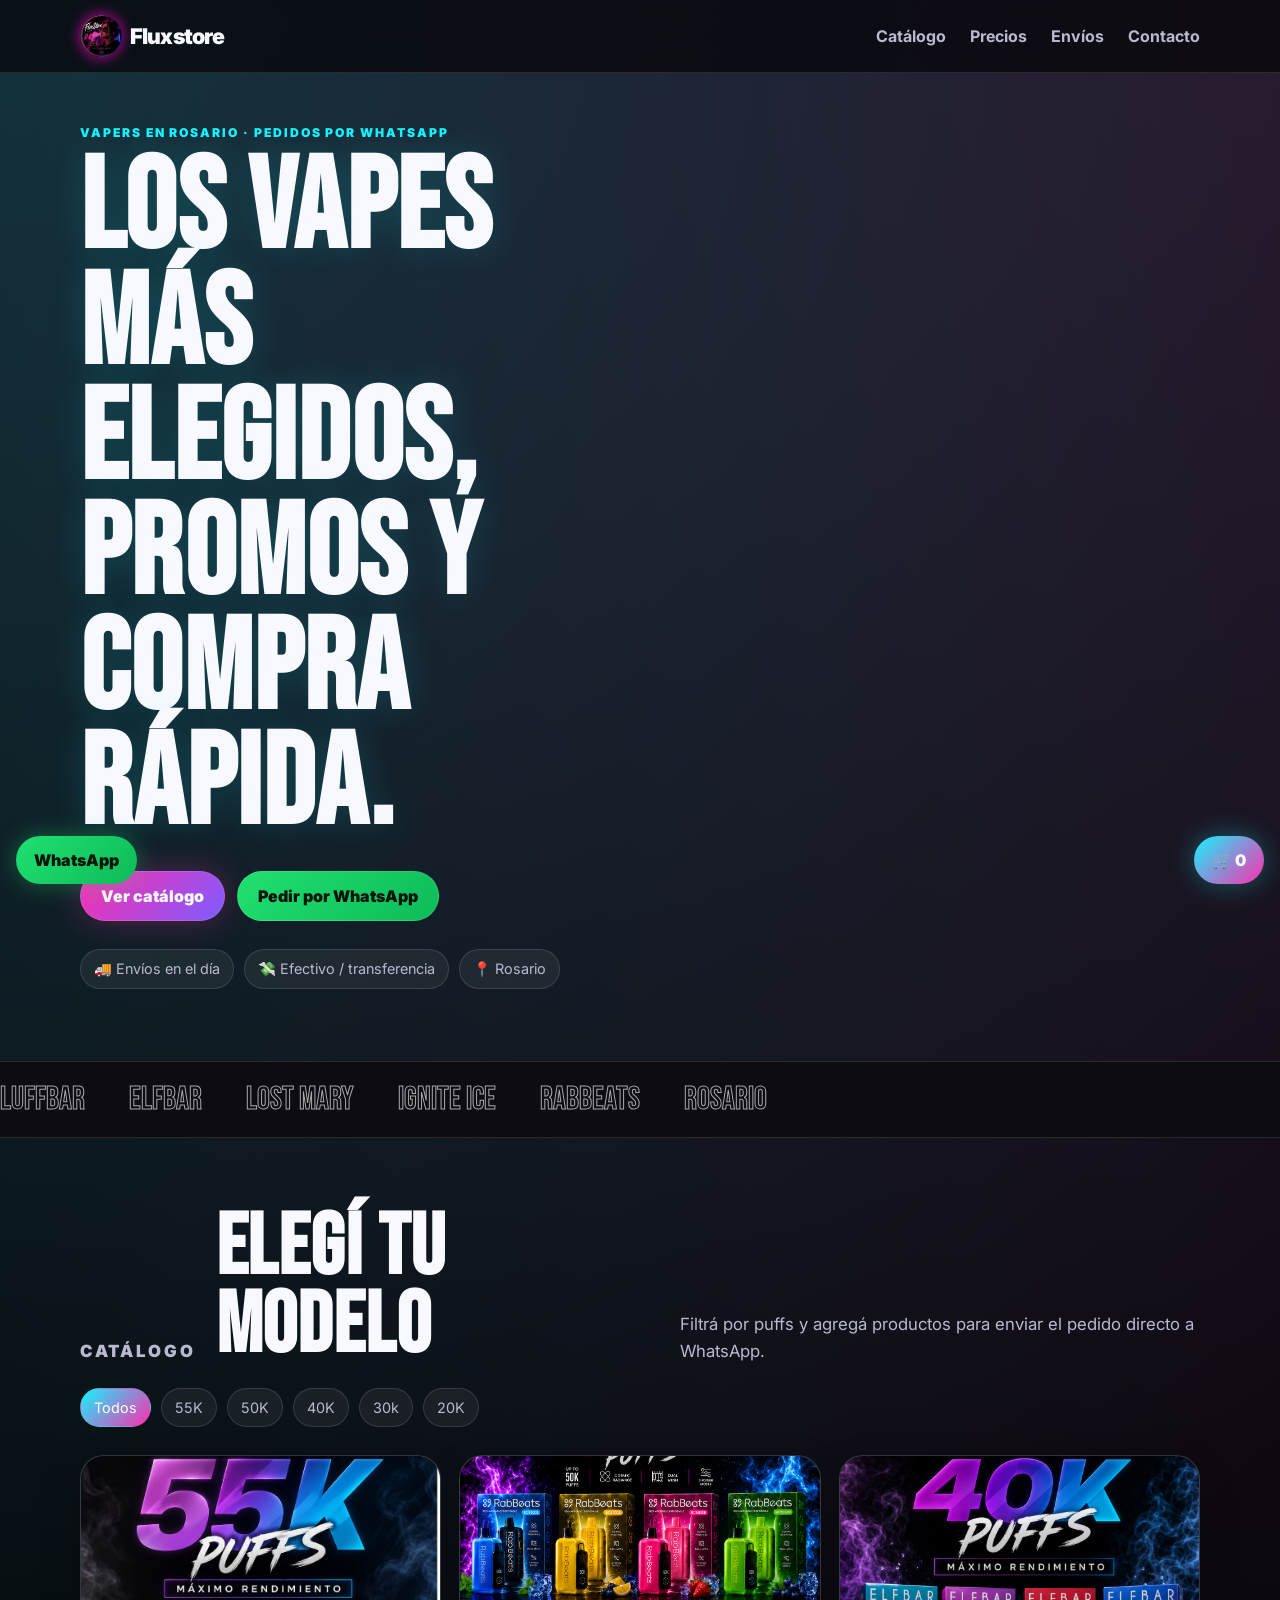
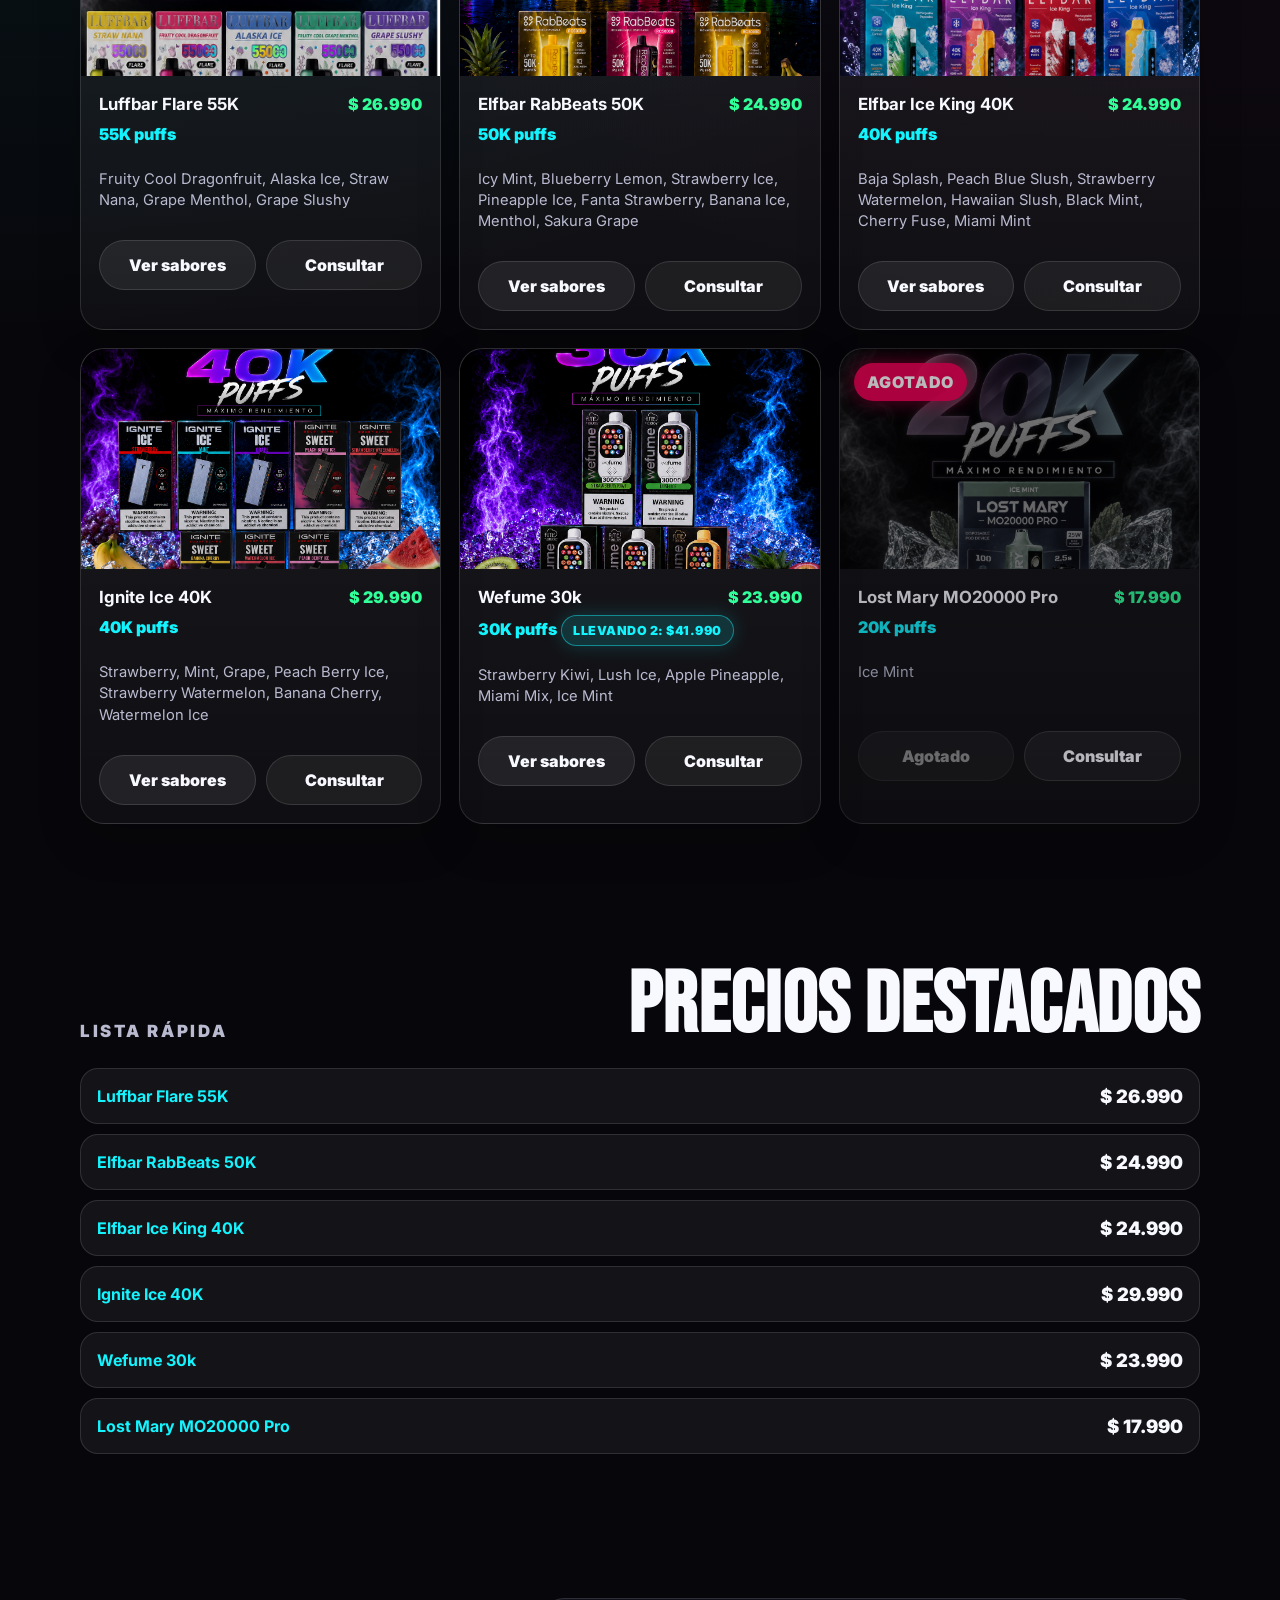
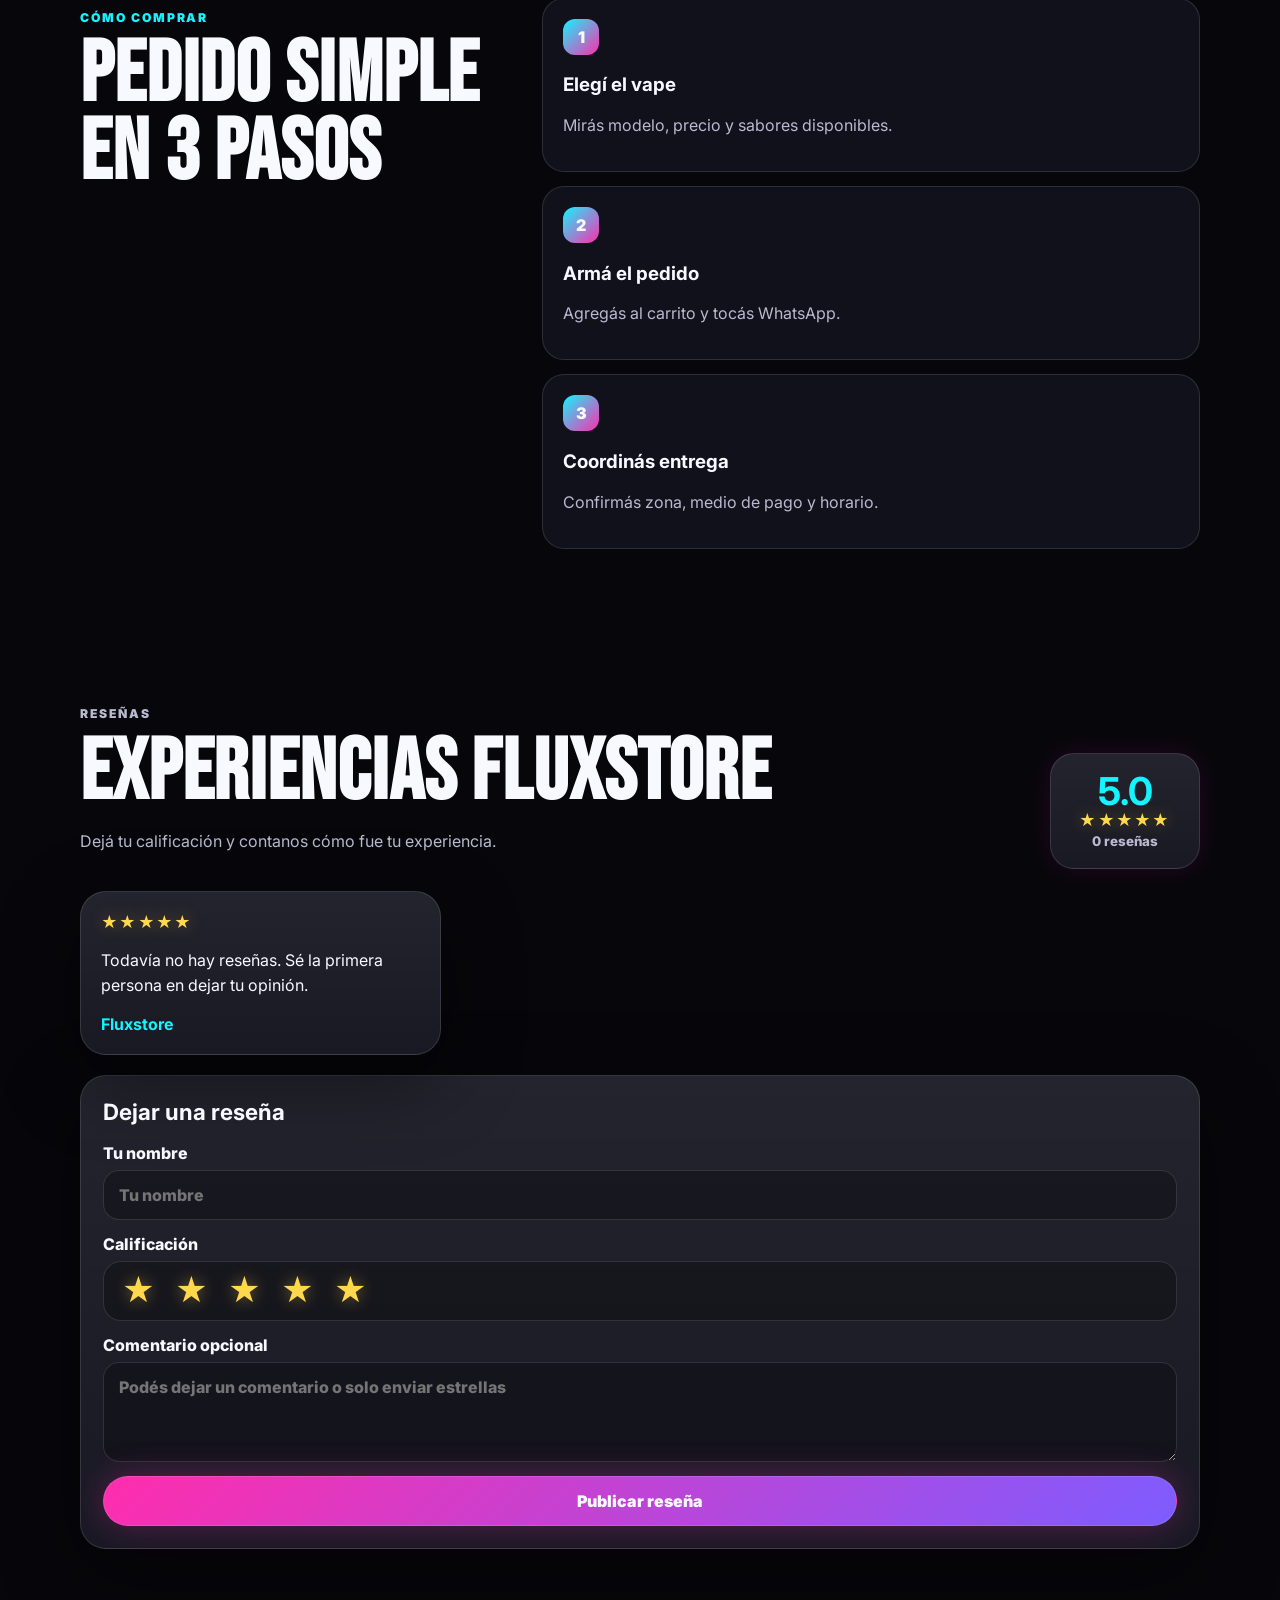
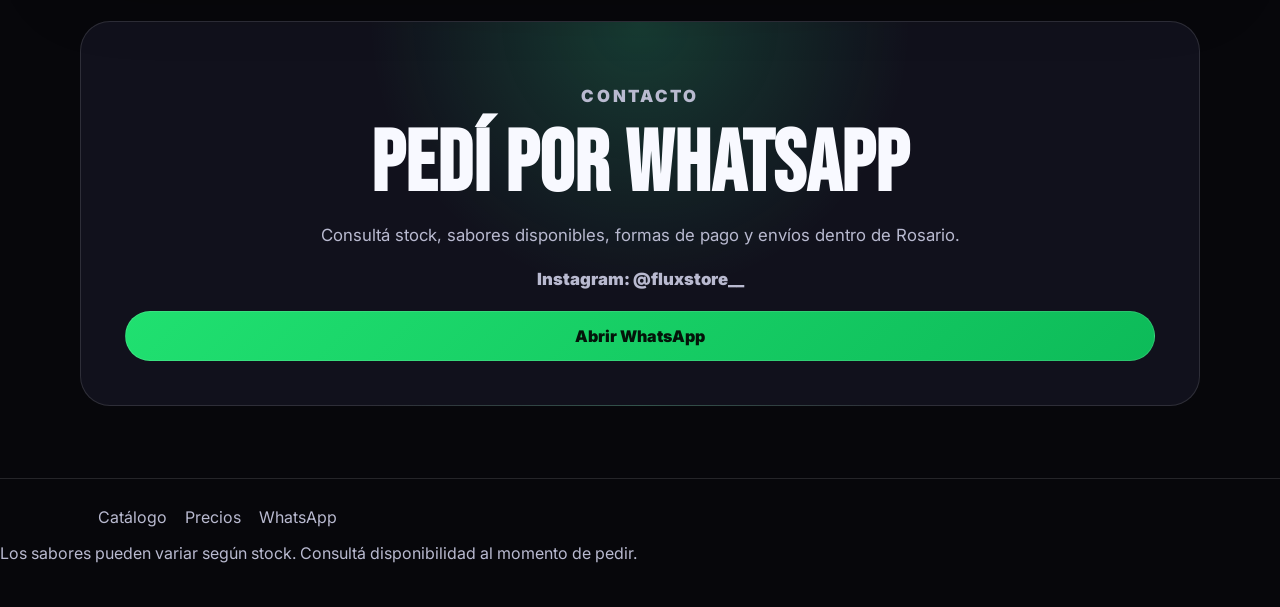
==== index.html @ a1e37e02 "Actualizacion interfaz productos" ====
<!doctype html>
<html lang="es">
<head>
  <meta charset="utf-8" />
  <meta name="viewport" content="width=device-width, initial-scale=1" />
  <meta name="description" content="Fluxstore Rosario - catálogo de vapers con pedidos por WhatsApp." />
  <title>Fluxstore | Vapers en Rosario</title>
  <link rel="preconnect" href="https://fonts.googleapis.com">
  <link rel="preconnect" href="https://fonts.gstatic.com" crossorigin>
  <link href="https://fonts.googleapis.com/css2?family=Bebas+Neue&family=Inter:wght@400;600;700;800;900&display=swap" rel="stylesheet">
  <link rel="icon" href="assets/fluxstore-logo-circle.png">
  <link rel="stylesheet" href="styles.css" />
</head>
<body>
  <!--<div class="age-gate" id="ageGate" role="dialog" aria-modal="true" aria-labelledby="ageTitle">
    <div class="age-card">
      <span class="badge">+18</span>
      <h1 id="ageTitle">Fluxstore es solo para mayores de edad</h1>
      <p>Este sitio exhibe productos de vapeo. Confirmá que sos mayor de 18 años para continuar.</p>
      <div class="age-actions">
        <button class="btn primary" id="enterSite">Soy mayor de 18</button>
        <a class="btn ghost" href="https://www.google.com">Salir</a>
      </div>
    </div>
  </div> -->

  <header class="site-header">
    <nav class="nav wrap">
      <a class="brand" href="#inicio" aria-label="Inicio Fluxstore">
        <img class="brand-logo" src="assets/fluxstore-logo-circle.png" alt="Fluxstore logo">
        <span>Fluxstore</span>
      </a>
      <button class="menu-btn" id="menuBtn" aria-label="Abrir menú">☰</button>
      <div class="nav-links" id="navLinks">
        <a href="#catalogo">Catálogo</a>
        <a href="#precios">Precios</a>
        <a href="#envios">Envíos</a>
        <a href="#contacto">Contacto</a>
      </div>
    </nav>
  </header>

  <main id="inicio">
    <section class="hero wrap">
      <div class="hero-copy">
        <p class="eyebrow">Vapers en Rosario · pedidos por WhatsApp</p>
        <h1>Los vapes más elegidos, promos y compra rápida.</h1>
        <div class="hero-actions">
          <a class="btn primary" href="#catalogo">Ver catálogo</a>
          <a class="btn whatsapp" id="heroWhatsapp" href="#">Pedir por WhatsApp</a>
        </div>
        <div class="trust-row" aria-label="Beneficios">
          <span>🚚 Envíos en el día</span>
          <span>💸 Efectivo / transferencia</span>
          <span>📍 Rosario</span>
        </div>
      </div>
      <div class="hero-visual">
        <img src="assets/luffbar-55k.jpeg" alt="Promoción Luffbar 55K Fluxstore" />
        <div class="float-price"><strong>55K</strong><span>$25.990</span></div>
      </div>
    </section>

    <section class="ticker" aria-label="Marcas disponibles">
      <div><span>LUFFBAR</span><span>ELFBAR</span><span>LOST MARY</span><span>IGNITE ICE</span><span>RABBEATS</span><span>ROSARIO</span></div>
    </section>

    <section class="wrap section" id="catalogo">
      <div class="section-head">
        <p class="eyebrow">Catálogo</p>
        <h2>Elegí tu modelo</h2>
        <p>Filtrá por puffs y agregá productos para enviar el pedido directo a WhatsApp.</p>
      </div>

      <div class="filters" role="list" aria-label="Filtros de catálogo">
        <button class="chip active" data-filter="all">Todos</button>
        <button class="chip" data-filter="55k">55K</button>
        <button class="chip" data-filter="50k">50K</button>
        <button class="chip" data-filter="40k">40K</button>
        <button class="chip" data-filter="30k">30k</button>
        <button class="chip" data-filter="20k">20K</button>
      </div>

      <div class="product-grid" id="productGrid"></div>
    </section>

   

    <section class="wrap section" id="precios">
      <div class="section-head">
        <p class="eyebrow">Lista rápida</p>
        <h2>Precios destacados</h2>
      </div>
      <div class="price-table" id="priceTable"></div>
    </section>

    <section class="wrap section split" id="envios">
      <div>
        <p class="eyebrow">Cómo comprar</p>
        <h2>Pedido simple en 3 pasos</h2>
      </div>
      <div class="steps">
        <article><span>1</span><h3>Elegí el vape</h3><p>Mirás modelo, precio y sabores disponibles.</p></article>
        <article><span>2</span><h3>Armá el pedido</h3><p>Agregás al carrito y tocás WhatsApp.</p></article>
        <article><span>3</span><h3>Coordinás entrega</h3><p>Confirmás zona, medio de pago y horario.</p></article>
      </div>
    </section>

    <section class="wrap section reviews-section" id="resenas">
  <div class="reviews-head">
    <div>
      <p class="eyebrow">Reseñas</p>
      <h2>Experiencias Fluxstore</h2>
      <p>Dejá tu calificación y contanos cómo fue tu experiencia.</p>
    </div>

    <div class="rating-summary">
      <strong id="averageRating">5.0</strong>
      <span id="averageStars">★★★★★</span>
      <small id="reviewCount">0 reseñas</small>
    </div>
  </div>

  <div class="reviews-grid" id="reviewsGrid">
    <article class="review-card">
      <div class="review-stars">★★★★★</div>
      <p>Cargando reseñas...</p>
      <strong>Fluxstore</strong>
    </article>
  </div>

  <form class="review-form" id="reviewForm">
    <h3>Dejar una reseña</h3>

    <label>
  Tu nombre
  <input type="text" id="reviewName" placeholder="Tu nombre">
</label>

<label>
  Calificación
  <div class="star-picker" id="starPicker" aria-label="Elegir calificación">
    <button type="button" class="star-btn active" data-rating="1">★</button>
    <button type="button" class="star-btn active" data-rating="2">★</button>
    <button type="button" class="star-btn active" data-rating="3">★</button>
    <button type="button" class="star-btn active" data-rating="4">★</button>
    <button type="button" class="star-btn active" data-rating="5">★</button>
  </div>
  <input type="hidden" id="reviewRating" value="5">
</label>

<label>
  Comentario opcional
  <textarea id="reviewComment" placeholder="Podés dejar un comentario o solo enviar estrellas"></textarea>
</label>
    <button class="btn primary full" type="submit">Publicar reseña</button>
  </form>
  </section>

    <section class="wrap section contact-card" id="contacto">
      <p class="eyebrow">Contacto</p>
      <h2>Pedí por WhatsApp</h2>
      <p>Consultá stock, sabores disponibles, formas de pago y envíos dentro de Rosario.</p>
      <p class="social-text">Instagram: @fluxstore__</p>
      <a class="btn whatsapp big" id="contactWhatsapp" href="#">Abrir WhatsApp</a>
    </section>
  </main>

  <aside class="cart" id="cart" aria-label="Carrito">
    <button class="cart-toggle" id="cartToggle">🛒 <span id="cartCount">0</span></button>
    <div class="cart-panel" id="cartPanel">
      <div class="cart-head">
        <h2>Tu pedido</h2>
        <button id="clearCart">Vaciar</button>
      </div>
      <div id="cartItems" class="cart-items"></div>
      <div class="cart-total"><span>Total estimado</span><strong id="cartTotal">$0</strong></div>
      <a class="btn whatsapp full" id="sendOrder" href="#">Enviar pedido</a>
    </div>
  </aside>
  <section class="order-modal" id="orderModal">
  <div class="order-box">
    <button class="order-close" id="closeOrderForm" type="button">×</button>

    <p class="eyebrow">Finalizar pedido</p>
    <h2>Datos para coordinar</h2>
    <p class="order-help">Completá tus datos y te abrimos WhatsApp con el pedido listo.</p>

    <form id="orderForm" class="order-form">
      <label>
        Nombre
        <input type="text" id="customerName" placeholder="Ej: Camila" required>
      </label>

      <label>
        WhatsApp
        <input type="tel" id="customerWhatsapp" placeholder="Ej: 3415907913" required>
      </label>

      <label>
        Dirección o barrio
        <input type="text" id="customerAddress" placeholder="Ej: Centro / Pellegrini y Mitre" required>
      </label>

      <label>
        Forma de pago
        <select id="customerPayment" required>
          <option value="">Elegir opción</option>
          <option value="Efectivo">Efectivo</option>
          <option value="Transferencia">Transferencia</option>
        </select>
        
        
      </label>

      <label>
        Horario preferido
        <input type="text" id="customerTime" placeholder="Ej: Después de las 18 hs">
      </label>

      <label>
        Observaciones
        <textarea id="customerNotes" placeholder="Ej: Consultar sabores disponibles"></textarea>
      </label>

      <button class="btn whatsapp full" type="submit">Confirmar pedido</button>
    </form>
  </div>
</section>
<section class="success-modal" id="successModal">
  <div class="success-box">
    <span class="success-icon">✓</span>
    <p class="eyebrow">Pedido registrado</p>
    <h2>¡Gracias por tu pedido!</h2>
    <p>Te abrimos WhatsApp para confirmar disponibilidad, sabores y envío.</p>
    <button class="btn primary full" id="closeSuccess" type="button">Entendido</button>
  </div>
</section>
  <section class="flavors-modal" id="flavorsModal">
  <div class="flavors-modal-box">
    <button class="flavors-modal-close" id="closeFlavorsModal" type="button">×</button>
    <div id="flavorsDetail"></div>
  </div>
  </section>

  <footer class="footer">
    <div class="wrap footer-grid">
      
      <div><a href="#catalogo">Catálogo</a><a href="#precios">Precios</a><a href="#contacto">WhatsApp</a></div>
    </div>
    <p>Los sabores pueden variar según stock. Consultá disponibilidad al momento de pedir.</p>
  </footer>

  <script src="script.js"></script>

  <a class="floating-whatsapp" href="https://wa.me/5493415907913" target="_blank" aria-label="WhatsApp Fluxstore">
  WhatsApp
</a>
</body>
</html>
---- styles.css ----
:root{
  --bg:#07070b; --panel:#11111c; --panel2:#181827; --text:#f8f9ff; --muted:#b9bad0;
  --cyan:#14f4ff; --pink:#ff2dad; --green:#31ff9a; --yellow:#ffe45c; --border:rgba(255,255,255,.12);
  --shadow:0 24px 80px rgba(0,0,0,.45); --radius:26px;
}
*{box-sizing:border-box} html{scroll-behavior:smooth} body{margin:0;font-family:Inter,system-ui,sans-serif;background:radial-gradient(circle at top left,rgba(20,244,255,.18),transparent 35%),radial-gradient(circle at top right,rgba(255,45,173,.14),transparent 35%),var(--bg);color:var(--text)}
a{color:inherit;text-decoration:none} img{max-width:100%;display:block} button{font:inherit;color:inherit}.wrap{width:min(1120px,calc(100% - 32px));margin-inline:auto}.section{padding:72px 0}.site-header{position:sticky;top:0;z-index:20;background:rgba(7,7,11,.76);backdrop-filter:blur(16px);border-bottom:1px solid var(--border)}.nav{height:72px;display:flex;align-items:center;justify-content:space-between}.brand{font-weight:900;font-size:1.35rem;letter-spacing:-.04em;display:flex;align-items:center;gap:.5rem}.brand-mark{display:grid;place-items:center;width:34px;height:34px;border-radius:12px;background:linear-gradient(135deg,var(--cyan),var(--pink));box-shadow:0 0 22px rgba(20,244,255,.45)}.nav-links{display:flex;gap:24px;color:var(--muted);font-weight:700}.nav-links a:hover{color:var(--cyan)}.menu-btn{display:none;background:transparent;border:0;font-size:1.7rem}.hero{min-height:calc(100svh - 72px);display:grid;grid-template-columns:1.02fr .98fr;align-items:center;gap:36px;padding:40px 0 72px}.eyebrow{text-transform:uppercase;letter-spacing:.16em;color:var(--cyan);font-size:.76rem;font-weight:900}.hero h1,.section h2{font-family:"Bebas Neue",Inter,sans-serif;line-height:.9;margin:0;letter-spacing:.01em}.hero h1{font-size:clamp(4rem,10vw,8.8rem);text-shadow:0 0 34px rgba(20,244,255,.16)}.section h2{font-size:clamp(2.7rem,7vw,5.4rem)}.hero-text,.section-head p,.promo p,.contact-card p{color:var(--muted);font-size:1.05rem;line-height:1.65}.hero-actions{display:flex;gap:12px;flex-wrap:wrap;margin:28px 0}.btn{border:1px solid var(--border);border-radius:999px;padding:14px 20px;font-weight:900;display:inline-flex;justify-content:center;align-items:center;gap:8px;cursor:pointer}.btn.primary{background:linear-gradient(135deg,var(--pink),#7d5cff);box-shadow:0 0 32px rgba(255,45,173,.28)}.btn.whatsapp{background:linear-gradient(135deg,#20e070,#0dbb59);color:#04140a}.btn.ghost{background:rgba(255,255,255,.06)}.btn.full,.btn.big{width:100%}.trust-row{display:flex;gap:10px;flex-wrap:wrap}.trust-row span,.chip{border:1px solid var(--border);background:rgba(255,255,255,.06);border-radius:999px;padding:10px 13px;color:var(--muted);font-size:.9rem}.hero-visual{position:relative;border-radius:var(--radius);padding:10px;background:linear-gradient(135deg,rgba(20,244,255,.45),rgba(255,45,173,.35));box-shadow:var(--shadow)}.hero-visual img{border-radius:20px;aspect-ratio:4/3;object-fit:cover}.float-price{position:absolute;right:18px;bottom:18px;background:rgba(0,0,0,.72);border:1px solid rgba(255,255,255,.2);border-radius:20px;padding:14px 18px;backdrop-filter:blur(10px)}.float-price strong{font-family:"Bebas Neue";font-size:2.5rem;color:var(--yellow);display:block;line-height:.8}.float-price span{font-weight:900;font-size:1.4rem}.ticker{overflow:hidden;border-block:1px solid var(--border);background:#0c0c12}.ticker div{display:flex;gap:44px;white-space:nowrap;animation:slide 18s linear infinite;padding:18px 0}.ticker span{font-family:"Bebas Neue";font-size:2rem;color:transparent;-webkit-text-stroke:1px rgba(255,255,255,.65)}@keyframes slide{from{transform:translateX(0)}to{transform:translateX(-40%)}}.section-head{display:flex;justify-content:space-between;align-items:end;gap:20px;margin-bottom:22px}.section-head p{max-width:520px;margin:0}.filters{display:flex;gap:10px;overflow:auto;padding-bottom:10px;margin-bottom:18px}.chip{cursor:pointer;white-space:nowrap}.chip.active{background:linear-gradient(135deg,var(--cyan),var(--pink));color:white;border-color:transparent}.product-grid{display:grid;grid-template-columns:repeat(3,1fr);gap:18px}.product-card{background:linear-gradient(180deg,rgba(255,255,255,.08),rgba(255,255,255,.035));border:1px solid var(--border);border-radius:24px;overflow:hidden;box-shadow:0 18px 44px rgba(0,0,0,.2)}.product-card img{height:220px;width:100%;object-fit:cover}.product-body{padding:18px}.product-top{display:flex;justify-content:space-between;gap:12px;align-items:start}.product-title{margin:0;font-size:1.05rem}.product-price{font-weight:900;color:var(--green)}.puffs{display:inline-block;margin:10px 0;color:var(--cyan);font-weight:900}.flavors{color:var(--muted);font-size:.92rem;line-height:1.45;min-height:40px}.product-card .btn{width:100%;margin-top:14px;background:rgba(255,255,255,.08)}.promo{background:linear-gradient(135deg,rgba(20,244,255,.09),rgba(255,45,173,.08));border-block:1px solid var(--border)}.promo-grid{display:grid;grid-template-columns:1fr .75fr;gap:28px;align-items:center}.promo img{border-radius:24px;box-shadow:var(--shadow);max-height:520px;object-fit:cover;margin-inline:auto}.price-table{display:grid;gap:10px}.price-row{display:grid;grid-template-columns:1fr auto;gap:16px;align-items:center;border:1px solid var(--border);background:rgba(255,255,255,.055);padding:16px;border-radius:18px}.price-row strong{color:var(--cyan)}.price-row span{font-weight:900;font-size:1.15rem}.split{display:grid;grid-template-columns:.8fr 1.2fr;gap:24px}.steps{display:grid;gap:14px}.steps article{border:1px solid var(--border);background:var(--panel);border-radius:22px;padding:20px}.steps span{display:grid;place-items:center;width:36px;height:36px;border-radius:12px;background:linear-gradient(135deg,var(--cyan),var(--pink));font-weight:900}.steps p{color:var(--muted)}.contact-card{text-align:center;background:radial-gradient(circle at top,rgba(49,255,154,.18),transparent 40%),var(--panel);border:1px solid var(--border);border-radius:30px;padding:44px;margin-bottom:72px}.contact-card code{background:#000;border:1px solid var(--border);padding:2px 6px;border-radius:6px}.legal{font-size:.82rem!important;margin-top:22px}.cart{position:fixed;right:16px;bottom:16px;z-index:30}.cart-toggle{border:0;border-radius:999px;background:linear-gradient(135deg,var(--cyan),var(--pink));box-shadow:0 0 28px rgba(20,244,255,.32);font-weight:900;padding:14px 18px}.cart-panel{display:none;position:absolute;right:0;bottom:62px;width:min(360px,calc(100vw - 32px));background:rgba(17,17,28,.95);border:1px solid var(--border);border-radius:24px;padding:18px;box-shadow:var(--shadow);backdrop-filter:blur(16px)}.cart.open .cart-panel{display:block}.cart-head{display:flex;justify-content:space-between;align-items:center}.cart-head button{background:transparent;border:0;color:var(--pink);font-weight:900}.cart-items{display:grid;gap:10px;max-height:260px;overflow:auto;margin:12px 0}.cart-item{display:grid;grid-template-columns:1fr auto;gap:8px;border-bottom:1px solid var(--border);padding-bottom:10px}.cart-item small{color:var(--muted)}.cart-total{display:flex;justify-content:space-between;margin:16px 0;font-size:1.1rem}.footer{border-top:1px solid var(--border);padding:28px 0;color:var(--muted)}.footer-grid{display:flex;justify-content:space-between;gap:20px}.footer a{display:inline-flex;margin-left:18px}.age-gate{position:fixed;inset:0;z-index:99;display:grid;place-items:center;background:rgba(0,0,0,.85);backdrop-filter:blur(14px);padding:20px}.age-gate.hidden{display:none}.age-card{width:min(460px,100%);background:var(--panel);border:1px solid var(--border);border-radius:28px;padding:28px;text-align:center;box-shadow:var(--shadow)}.age-card h1{font-size:2rem;margin:.4rem 0}.badge{display:inline-grid;place-items:center;width:64px;height:64px;border-radius:20px;background:linear-gradient(135deg,var(--pink),var(--cyan));font-weight:900;font-size:1.4rem}.age-actions{display:grid;gap:10px;margin-top:22px}
@media (max-width:820px){.nav-links{display:none;position:absolute;right:16px;top:72px;flex-direction:column;background:var(--panel);border:1px solid var(--border);border-radius:18px;padding:18px;box-shadow:var(--shadow)}.nav-links.open{display:flex}.menu-btn{display:block}.hero,.promo-grid,.split{grid-template-columns:1fr}.hero{padding-top:24px;min-height:auto}.hero-visual{order:-1}.hero h1{font-size:clamp(3.5rem,18vw,6rem)}.section{padding:54px 0}.section-head{display:block}.product-grid{grid-template-columns:1fr}.product-card{display:grid;grid-template-columns:110px 1fr}.product-card img{height:100%;min-height:168px}.product-body{padding:14px}.flavors{min-height:0}.footer-grid{display:block}.footer a{margin:8px 14px 0 0}.contact-card{padding:28px 18px}.ticker span{font-size:1.6rem}}

.brand-logo {
  width: 42px;
  height: 42px;
  border-radius: 50%;
  object-fit: cover;
  box-shadow: 0 0 14px rgba(255, 0, 200, 0.8);
}

.floating-whatsapp {
  position: fixed;
  left: 16px;
  bottom: 16px;
  z-index: 29;
  background: linear-gradient(135deg, #20e070, #0dbb59);
  color: #04140a;
  font-weight: 900;
  padding: 14px 18px;
  border-radius: 999px;
  box-shadow: 0 0 24px rgba(32, 224, 112, 0.35);
}

.social-text {
  color: var(--pink);
  font-weight: 900;
}

.order-modal {
  position: fixed;
  inset: 0;
  z-index: 80;
  display: none;
  place-items: center;
  background: rgba(0, 0, 0, 0.78);
  backdrop-filter: blur(14px);
  padding: 18px;
}

.order-modal.open {
  display: grid;
}

.order-box {
  width: min(520px, 100%);
  max-height: 92vh;
  overflow: auto;
  background: linear-gradient(180deg, rgba(255,255,255,.08), rgba(255,255,255,.035)), var(--panel);
  border: 1px solid var(--border);
  border-radius: 28px;
  padding: 24px;
  box-shadow: var(--shadow);
  position: relative;
}

.order-box h2 {
  font-family: "Bebas Neue", Inter, sans-serif;
  font-size: 3rem;
  line-height: .9;
  margin: 0;
}

.order-help {
  color: var(--muted);
  line-height: 1.5;
}

.order-close {
  position: absolute;
  top: 14px;
  right: 14px;
  width: 38px;
  height: 38px;
  border: 1px solid var(--border);
  border-radius: 50%;
  background: rgba(255,255,255,.08);
  cursor: pointer;
  font-size: 1.4rem;
}

.order-form {
  display: grid;
  gap: 14px;
  margin-top: 18px;
}

.order-form label {
  display: grid;
  gap: 7px;
  color: var(--text);
  font-weight: 800;
  font-size: .92rem;
}

.order-form input,
.order-form select,
.order-form textarea {
  width: 100%;
  border: 1px solid var(--border);
  background: rgba(0,0,0,.28);
  color: var(--text);
  border-radius: 16px;
  padding: 14px 15px;
  outline: none;
  font: inherit;
}

.order-form textarea {
  min-height: 92px;
  resize: vertical;
}

.order-form input:focus,
.order-form select:focus,
.order-form textarea:focus {
  border-color: var(--cyan);
  box-shadow: 0 0 0 3px rgba(20,244,255,.12);
}

.admin-page {
  min-height: 100vh;
  background:
    radial-gradient(circle at 20% 10%, rgba(255, 0, 200, .20), transparent 32%),
    radial-gradient(circle at 80% 20%, rgba(20, 244, 255, .18), transparent 34%),
    linear-gradient(180deg, #07070d, #11111b);
}

.admin-wrap {
  width: min(1080px, calc(100% - 32px));
  margin: 0 auto;
  padding: 32px 0 56px;
}

.admin-hero {
  text-align: center;
  padding: 28px 0;
}

.admin-logo {
  width: 86px;
  height: 86px;
  border-radius: 50%;
  object-fit: cover;
  box-shadow: 0 0 28px rgba(255, 0, 200, .55);
  margin-bottom: 16px;
}

.admin-hero h1 {
  font-family: "Bebas Neue", Inter, sans-serif;
  font-size: clamp(3.5rem, 14vw, 7rem);
  line-height: .85;
  margin: 0;
  text-shadow: 0 0 24px rgba(255, 0, 200, .35);
}

.admin-hero p {
  color: var(--muted);
  max-width: 640px;
  margin: 14px auto 0;
  line-height: 1.6;
}

.admin-grid {
  display: grid;
  grid-template-columns: repeat(4, 1fr);
  gap: 18px;
  margin-top: 22px;
}

.admin-card,
.admin-section {
  background: linear-gradient(180deg, rgba(255,255,255,.08), rgba(255,255,255,.035)), var(--panel);
  border: 1px solid var(--border);
  border-radius: 26px;
  box-shadow: var(--shadow);
}

.admin-card {
  padding: 22px;
  color: var(--text);
  text-decoration: none;
  transition: transform .2s ease, border-color .2s ease;
}

.admin-card:hover {
  transform: translateY(-4px);
  border-color: rgba(20, 244, 255, .45);
}

.admin-card span {
  font-size: 2rem;
}

.admin-card h2,
.admin-section h2 {
  margin: 12px 0 8px;
  font-size: 1.35rem;
}

.admin-card p,
.admin-section p {
  color: var(--muted);
  line-height: 1.5;
}

.admin-section {
  margin-top: 18px;
  padding: 24px;
}

.promo-copy {
  padding: 16px;
  border-radius: 18px;
  background: rgba(0,0,0,.25);
  border: 1px solid var(--border);
}

.status-list {
  display: flex;
  flex-wrap: wrap;
  gap: 10px;
  margin-top: 14px;
}

.status-list span {
  padding: 10px 14px;
  border-radius: 999px;
  background: rgba(255,255,255,.08);
  border: 1px solid var(--border);
  font-weight: 800;
}

@media (max-width: 850px) {
  .admin-grid {
    grid-template-columns: 1fr 1fr;
  }
}

@media (max-width: 560px) {
  .admin-wrap {
    width: min(100% - 24px, 1080px);
    padding-top: 20px;
  }

  .admin-grid {
    grid-template-columns: 1fr;
  }

  .admin-card,
  .admin-section {
    border-radius: 22px;
  }
}

.product-actions {
  display: flex;
  gap: 10px;
  margin-top: 14px;
}

.product-actions .btn {
  flex: 1;
  justify-content: center;
  text-align: center;
  padding-inline: 12px;
}

.product-actions .ghost {
  background: rgba(255,255,255,.06);
  color: var(--text);
  border: 1px solid var(--border);
  box-shadow: none;
}

.product-actions .ghost:hover {
  border-color: rgba(20, 244, 255, .45);
  box-shadow: 0 0 18px rgba(20, 244, 255, .18);
}

@media (max-width: 420px) {
  .product-actions {
    flex-direction: column;
  }
}

.success-modal {
  position: fixed;
  inset: 0;
  z-index: 90;
  display: none;
  place-items: center;
  background: rgba(0, 0, 0, 0.78);
  backdrop-filter: blur(14px);
  padding: 18px;
}

.success-modal.open {
  display: grid;
}

.success-box {
  width: min(440px, 100%);
  background: linear-gradient(180deg, rgba(255,255,255,.09), rgba(255,255,255,.035)), var(--panel);
  border: 1px solid var(--border);
  border-radius: 28px;
  padding: 28px;
  text-align: center;
  box-shadow: var(--shadow);
}

.success-icon {
  width: 68px;
  height: 68px;
  display: inline-grid;
  place-items: center;
  border-radius: 50%;
  margin-bottom: 16px;
  background: rgba(20, 244, 255, .12);
  border: 1px solid rgba(20, 244, 255, .35);
  color: var(--cyan);
  font-size: 2.2rem;
  font-weight: 900;
  box-shadow: 0 0 26px rgba(20, 244, 255, .22);
}

.success-box h2 {
  font-family: "Bebas Neue", Inter, sans-serif;
  font-size: 3rem;
  line-height: .9;
  margin: 0;
}

.success-box p {
  color: var(--muted);
  line-height: 1.5;
}

.hero-visual,
.hero-card,
.phone-card,
.hero-image {
  display: none !important;
}

.product-image-wrap {
  position: relative;
}

.product-image-wrap img {
  width: 100%;
  display: block;
}

.sold-out {
  opacity: 0.72;
}

.sold-out img {
  filter: grayscale(0.85) brightness(0.65);
}

.sold-out-badge {
  position: absolute;
  top: 14px;
  left: 14px;
  z-index: 2;
  padding: 9px 13px;
  border-radius: 999px;
  background: rgba(255, 0, 90, 0.92);
  color: white;
  font-weight: 900;
  text-transform: uppercase;
  letter-spacing: 0.05em;
  box-shadow: 0 0 20px rgba(255, 0, 90, 0.55);
}

.btn.disabled,
.btn:disabled {
  opacity: 0.55;
  cursor: not-allowed;
  filter: grayscale(1);
}

@media (max-width: 700px) {
  .product-card {
    display: grid;
    grid-template-columns: 1fr;
    overflow: hidden;
  }

  .product-card img {
    width: 100%;
    height: auto;
    max-height: none;
    aspect-ratio: auto;
    object-fit: contain;
    object-position: center;
    background: #05050a;
    padding: 10px;
  }

  .product-body {
    padding: 20px;
  }

  .product-top {
    align-items: flex-start;
    gap: 10px;
  }

  .product-actions {
    display: grid;
    grid-template-columns: 1fr;
  }
}

.old-price {
  display: block;
  color: var(--muted);
  text-decoration: line-through;
  font-size: 0.82rem;
  font-weight: 800;
  opacity: 0.75;
}

.discount-badge {
  display: inline-flex;
  width: fit-content;
  margin: 8px 0 4px;
  padding: 7px 11px;
  border-radius: 999px;
  background: rgba(255, 0, 200, 0.14);
  border: 1px solid rgba(255, 0, 200, 0.45);
  color: var(--pink);
  font-size: 0.78rem;
  font-weight: 900;
  text-transform: uppercase;
  letter-spacing: 0.04em;
  box-shadow: 0 0 18px rgba(255, 0, 200, 0.18);
}

.promo-badge {
  display: inline-flex;
  width: fit-content;
  margin: 8px 0 4px;
  padding: 7px 11px;
  border-radius: 999px;
  background: rgba(20, 244, 255, 0.14);
  border: 1px solid rgba(20, 244, 255, 0.45);
  color: var(--cyan);
  font-size: 0.78rem;
  font-weight: 900;
  text-transform: uppercase;
  letter-spacing: 0.04em;
  box-shadow: 0 0 18px rgba(20, 244, 255, 0.18);
}

.reviews-section {
  position: relative;
}

.reviews-head {
  display: flex;
  justify-content: space-between;
  gap: 18px;
  align-items: flex-end;
  margin-bottom: 22px;
}

.reviews-head h2 {
  margin-bottom: 8px;
}

.reviews-head p {
  color: var(--muted);
  line-height: 1.5;
}

.rating-summary {
  min-width: 150px;
  padding: 18px;
  border-radius: 24px;
  text-align: center;
  background: linear-gradient(180deg, rgba(255,255,255,.08), rgba(255,255,255,.035)), var(--panel);
  border: 1px solid var(--border);
  box-shadow: 0 0 24px rgba(255, 0, 200, .12);
}

.rating-summary strong {
  display: block;
  font-size: 2.4rem;
  line-height: 1;
  color: var(--cyan);
}

.rating-summary span,
.review-stars {
  display: block;
  color: #ffd84d;
  letter-spacing: .08em;
  text-shadow: 0 0 16px rgba(255, 216, 77, .35);
}

.rating-summary small {
  color: var(--muted);
  font-weight: 800;
}

.reviews-grid {
  display: grid;
  grid-template-columns: repeat(3, 1fr);
  gap: 18px;
}

.review-card,
.review-form {
  background: linear-gradient(180deg, rgba(255,255,255,.08), rgba(255,255,255,.035)), var(--panel);
  border: 1px solid var(--border);
  border-radius: 26px;
  box-shadow: var(--shadow);
}

.review-card {
  padding: 20px;
}

.review-card p {
  color: var(--text);
  line-height: 1.55;
}

.review-card strong {
  display: block;
  margin-top: 14px;
  color: var(--cyan);
}

.review-form {
  margin-top: 20px;
  padding: 22px;
  display: grid;
  gap: 14px;
}

.review-form h3 {
  margin: 0 0 4px;
  font-size: 1.4rem;
}

.review-form label {
  display: grid;
  gap: 7px;
  font-weight: 800;
}

.review-form input,
.review-form select,
.review-form textarea {
  width: 100%;
  border: 1px solid var(--border);
  background: rgba(0,0,0,.28);
  color: var(--text);
  border-radius: 16px;
  padding: 14px 15px;
  outline: none;
  font: inherit;
}

.review-form textarea {
  min-height: 100px;
  resize: vertical;
}

.review-form input:focus,
.review-form select:focus,
.review-form textarea:focus {
  border-color: var(--pink);
  box-shadow: 0 0 0 3px rgba(255,0,200,.12);
}

@media (max-width: 850px) {
  .reviews-head {
    display: grid;
  }

  .rating-summary {
    width: 100%;
  }

  .reviews-grid {
    grid-template-columns: 1fr;
  }
}

.star-picker {
  display: flex;
  gap: 8px;
  padding: 12px;
  border-radius: 18px;
  background: rgba(0,0,0,.28);
  border: 1px solid var(--border);
}

.star-btn {
  border: 0;
  background: transparent;
  color: rgba(255,255,255,.22);
  font-size: 2rem;
  line-height: 1;
  cursor: pointer;
  transition: transform .15s ease, color .15s ease, text-shadow .15s ease;
}

.star-btn.active {
  color: #ffd84d;
  text-shadow: 0 0 16px rgba(255, 216, 77, .45);
}

.star-btn:hover {
  transform: scale(1.12);
}

@media (max-width: 420px) {
  .star-picker {
    justify-content: space-between;
  }

  .star-btn {
    font-size: 1.85rem;
  }
}


.flavors-modal {
  position: fixed;
  inset: 0;
  z-index: 95;
  display: none;
  place-items: center;
  background: rgba(0, 0, 0, .84);
  backdrop-filter: blur(14px);
  padding: 18px;
}

.flavors-modal.open {
  display: grid;
}

.flavors-modal-box {
  width: min(1100px, 100%);
  max-height: 92vh;
  overflow: auto;
  position: relative;
  background: linear-gradient(180deg, rgba(255,255,255,.09), rgba(255,255,255,.035)), var(--panel);
  border: 1px solid var(--border);
  border-radius: 30px;
  box-shadow: var(--shadow);
  padding: 24px;
}

.flavors-modal-close {
  position: sticky;
  top: 0;
  margin-left: auto;
  z-index: 5;
  width: 42px;
  height: 42px;
  display: grid;
  place-items: center;
  border-radius: 50%;
  border: 1px solid var(--border);
  background: rgba(0,0,0,.55);
  color: var(--text);
  font-size: 1.5rem;
  cursor: pointer;
}

.flavors-detail-head {
  margin-bottom: 22px;
}

.flavors-detail-head h2 {
  font-family: "Bebas Neue", Inter, sans-serif;
  font-size: clamp(3rem, 9vw, 5.8rem);
  line-height: .85;
  margin: 12px 0;
}

.flavors-detail-head p {
  color: var(--muted);
  max-width: 680px;
  line-height: 1.5;
}

.flavor-gallery {
  display: grid;
  grid-template-columns: repeat(3, 1fr);
  gap: 18px;
}

.flavor-card {
  overflow: hidden;
  border-radius: 24px;
  background: rgba(0,0,0,.25);
  border: 1px solid var(--border);
  box-shadow: 0 0 22px rgba(0,0,0,.22);
}

.flavor-card-img {
  aspect-ratio: 1 / 1;
  display: grid;
  place-items: center;
  background: radial-gradient(circle at center, rgba(20,244,255,.12), rgba(0,0,0,.35));
  padding: 12px;
}

.flavor-card-img img {
  width: 100%;
  height: 100%;
  object-fit: contain;
}

.flavor-card-body {
  padding: 16px;
}

.flavor-card-body h3 {
  margin: 0 0 6px;
  font-size: 1.15rem;
}

.flavor-card-body p {
  color: var(--muted);
  margin: 0 0 14px;
}

.flavor-card-body .full {
  width: 100%;
  justify-content: center;
  margin-top: 8px;
}

.flavor-card-body .ghost {
  background: rgba(255,255,255,.06);
  color: var(--text);
  border: 1px solid var(--border);
  box-shadow: none;
}

@media (max-width: 850px) {
  .flavor-gallery {
    grid-template-columns: repeat(2, 1fr);
  }

  .flavors-modal-box {
    padding: 18px;
  }
}

@media (max-width: 520px) {
  .flavor-gallery {
    grid-template-columns: 1fr;
  }
}

.flavor-card-img {
  position: relative;
}

.flavor-out {
  opacity: 0.68;
}

.flavor-out img {
  filter: grayscale(0.85) brightness(0.65);
}

.flavor-stock-badge {
  position: absolute;
  top: 12px;
  left: 12px;
  z-index: 2;
  padding: 8px 11px;
  border-radius: 999px;
  background: rgba(255, 0, 90, 0.92);
  color: white;
  font-size: 0.72rem;
  font-weight: 900;
  text-transform: uppercase;
  letter-spacing: 0.05em;
  box-shadow: 0 0 18px rgba(255, 0, 90, 0.45);
}
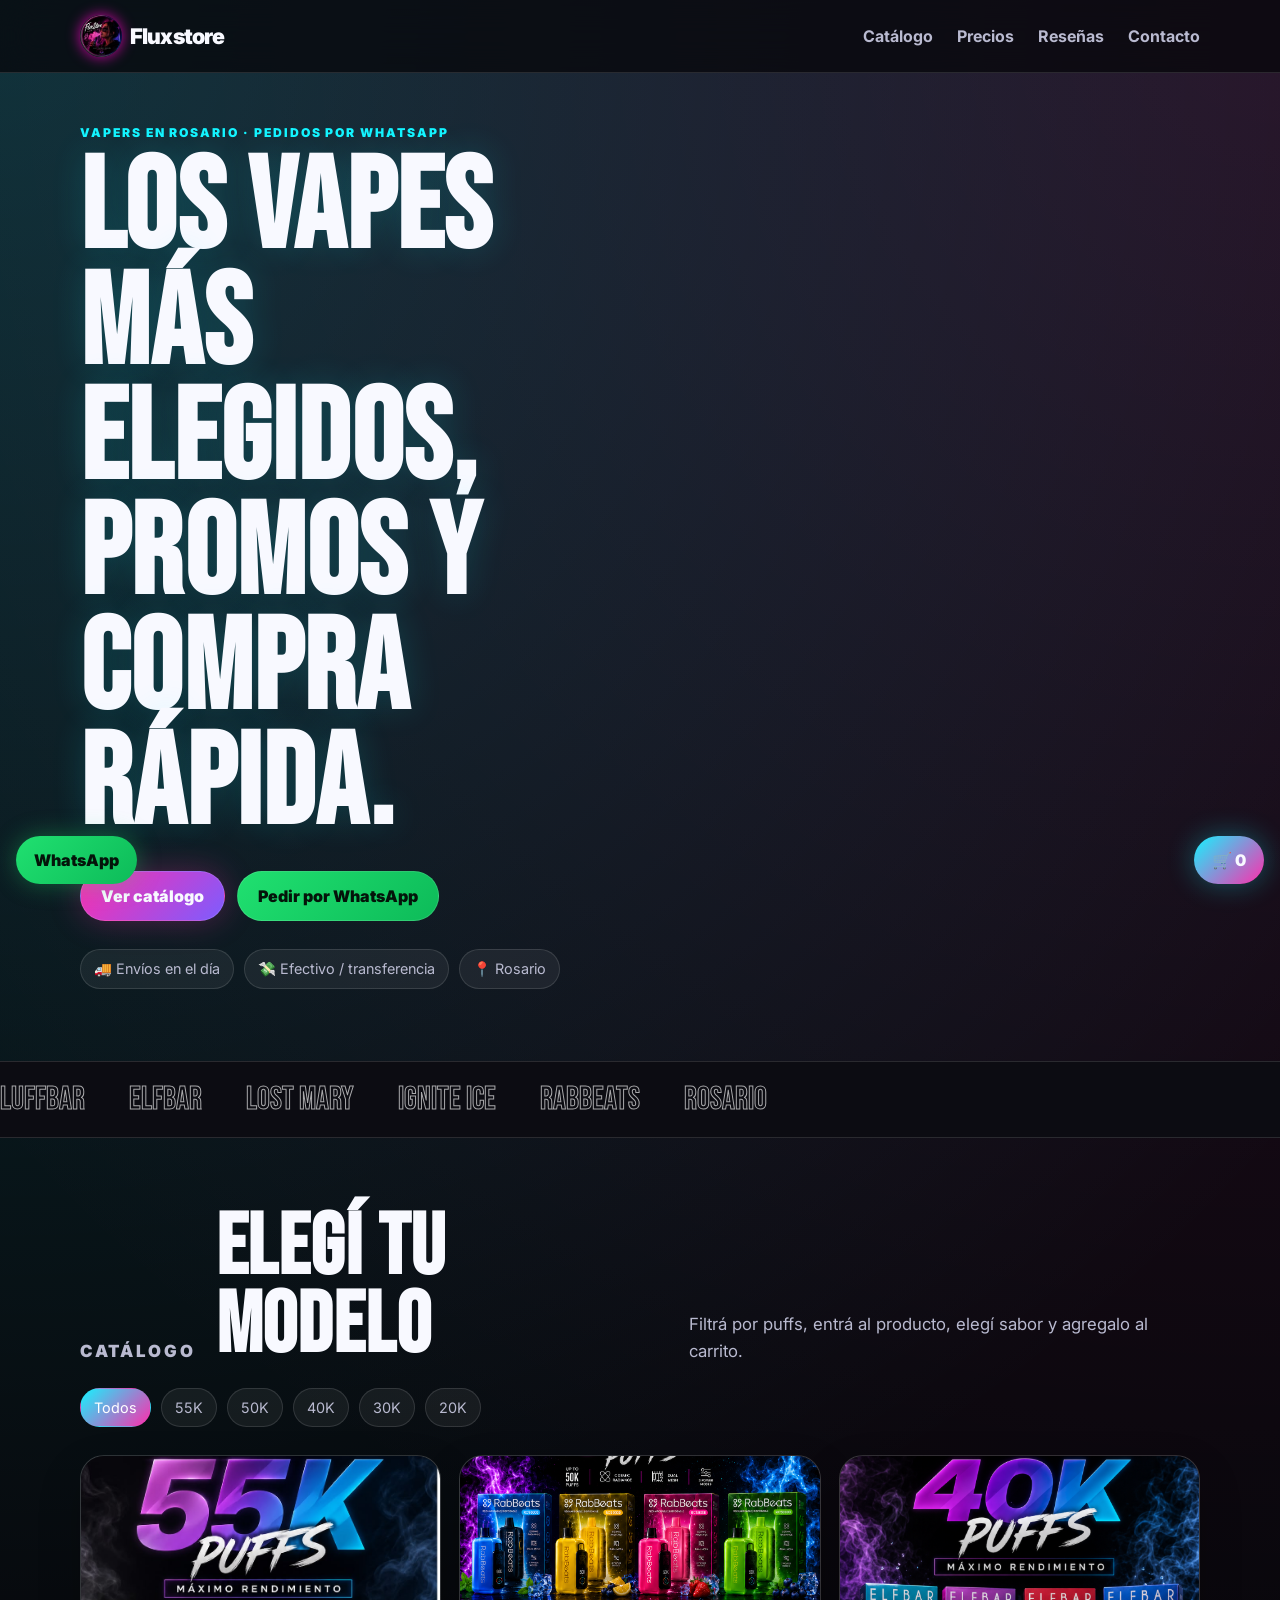
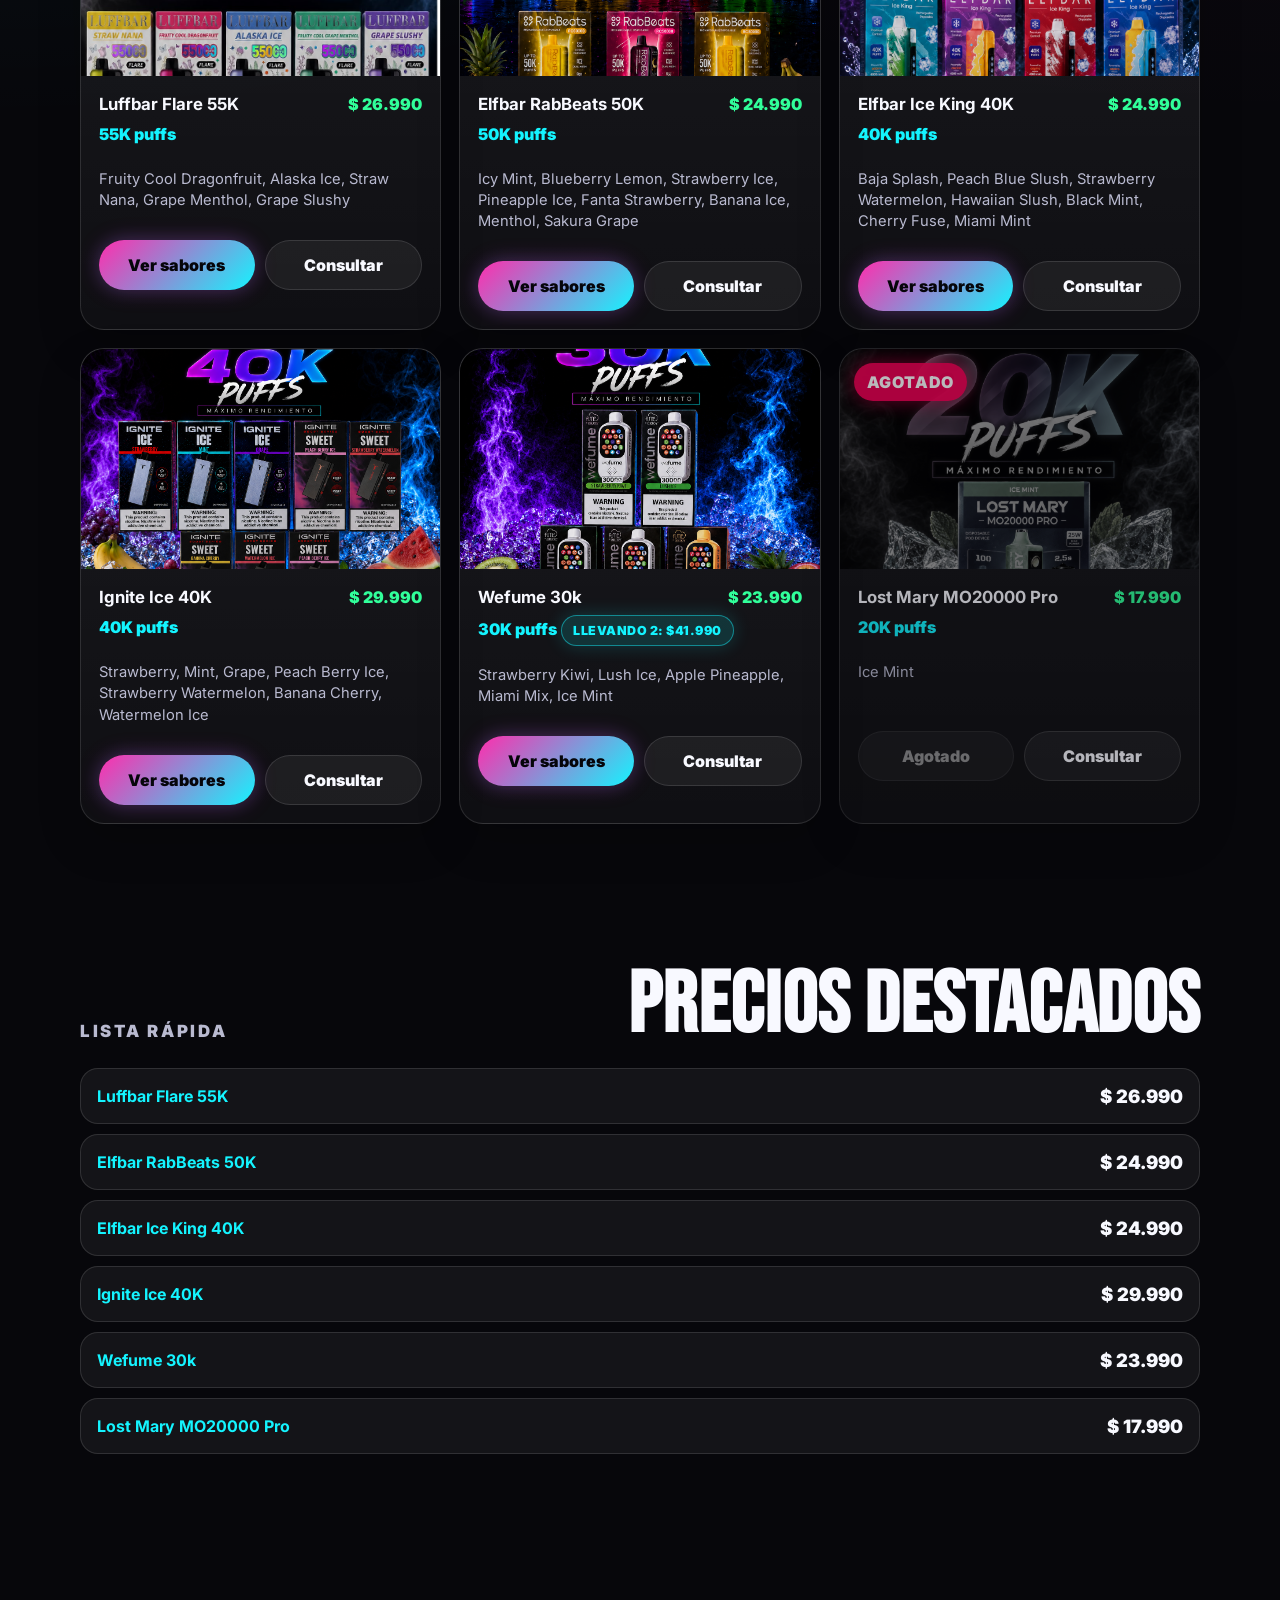
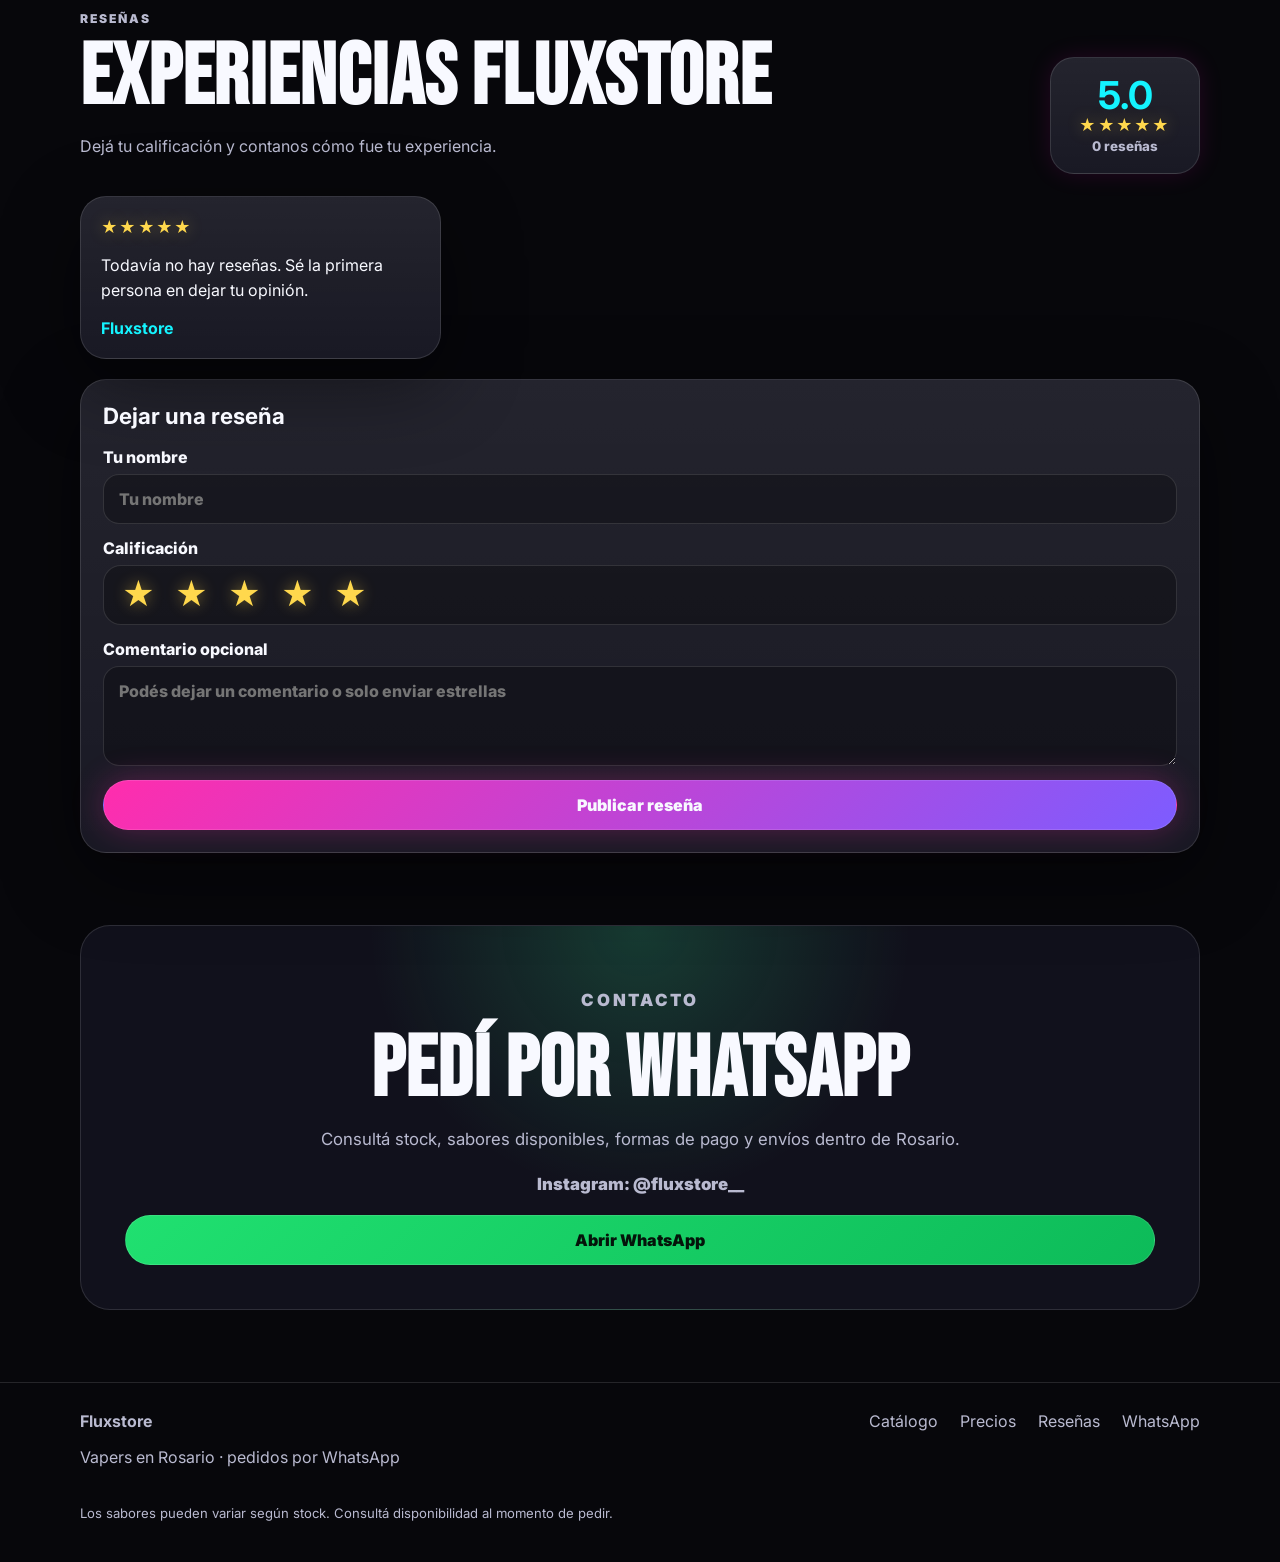
==== commit fd429c17: "implementación compra transferencia y efectivo" ====
--- a/index.html
+++ b/index.html
@@ -5,36 +5,29 @@
   <meta name="viewport" content="width=device-width, initial-scale=1" />
   <meta name="description" content="Fluxstore Rosario - catálogo de vapers con pedidos por WhatsApp." />
   <title>Fluxstore | Vapers en Rosario</title>
+
   <link rel="preconnect" href="https://fonts.googleapis.com">
   <link rel="preconnect" href="https://fonts.gstatic.com" crossorigin>
   <link href="https://fonts.googleapis.com/css2?family=Bebas+Neue&family=Inter:wght@400;600;700;800;900&display=swap" rel="stylesheet">
+
   <link rel="icon" href="assets/fluxstore-logo-circle.png">
   <link rel="stylesheet" href="styles.css" />
 </head>
+
 <body>
-  <!--<div class="age-gate" id="ageGate" role="dialog" aria-modal="true" aria-labelledby="ageTitle">
-    <div class="age-card">
-      <span class="badge">+18</span>
-      <h1 id="ageTitle">Fluxstore es solo para mayores de edad</h1>
-      <p>Este sitio exhibe productos de vapeo. Confirmá que sos mayor de 18 años para continuar.</p>
-      <div class="age-actions">
-        <button class="btn primary" id="enterSite">Soy mayor de 18</button>
-        <a class="btn ghost" href="https://www.google.com">Salir</a>
-      </div>
-    </div>
-  </div> -->
-
   <header class="site-header">
     <nav class="nav wrap">
       <a class="brand" href="#inicio" aria-label="Inicio Fluxstore">
         <img class="brand-logo" src="assets/fluxstore-logo-circle.png" alt="Fluxstore logo">
         <span>Fluxstore</span>
       </a>
+
       <button class="menu-btn" id="menuBtn" aria-label="Abrir menú">☰</button>
+
       <div class="nav-links" id="navLinks">
         <a href="#catalogo">Catálogo</a>
         <a href="#precios">Precios</a>
-        <a href="#envios">Envíos</a>
+        <a href="#resenas">Reseñas</a>
         <a href="#contacto">Contacto</a>
       </div>
     </nav>
@@ -45,31 +38,44 @@
       <div class="hero-copy">
         <p class="eyebrow">Vapers en Rosario · pedidos por WhatsApp</p>
         <h1>Los vapes más elegidos, promos y compra rápida.</h1>
+
         <div class="hero-actions">
           <a class="btn primary" href="#catalogo">Ver catálogo</a>
           <a class="btn whatsapp" id="heroWhatsapp" href="#">Pedir por WhatsApp</a>
         </div>
+
         <div class="trust-row" aria-label="Beneficios">
           <span>🚚 Envíos en el día</span>
           <span>💸 Efectivo / transferencia</span>
           <span>📍 Rosario</span>
         </div>
       </div>
+
       <div class="hero-visual">
         <img src="assets/luffbar-55k.jpeg" alt="Promoción Luffbar 55K Fluxstore" />
-        <div class="float-price"><strong>55K</strong><span>$25.990</span></div>
+        <div class="float-price">
+          <strong>55K</strong>
+          <span>$25.990</span>
+        </div>
       </div>
     </section>
 
     <section class="ticker" aria-label="Marcas disponibles">
-      <div><span>LUFFBAR</span><span>ELFBAR</span><span>LOST MARY</span><span>IGNITE ICE</span><span>RABBEATS</span><span>ROSARIO</span></div>
+      <div>
+        <span>LUFFBAR</span>
+        <span>ELFBAR</span>
+        <span>LOST MARY</span>
+        <span>IGNITE ICE</span>
+        <span>RABBEATS</span>
+        <span>ROSARIO</span>
+      </div>
     </section>
 
     <section class="wrap section" id="catalogo">
       <div class="section-head">
         <p class="eyebrow">Catálogo</p>
         <h2>Elegí tu modelo</h2>
-        <p>Filtrá por puffs y agregá productos para enviar el pedido directo a WhatsApp.</p>
+        <p>Filtrá por puffs, entrá al producto, elegí sabor y agregalo al carrito.</p>
       </div>
 
       <div class="filters" role="list" aria-label="Filtros de catálogo">
@@ -77,85 +83,74 @@
         <button class="chip" data-filter="55k">55K</button>
         <button class="chip" data-filter="50k">50K</button>
         <button class="chip" data-filter="40k">40K</button>
-        <button class="chip" data-filter="30k">30k</button>
+        <button class="chip" data-filter="30k">30K</button>
         <button class="chip" data-filter="20k">20K</button>
       </div>
 
       <div class="product-grid" id="productGrid"></div>
     </section>
-
-   
 
     <section class="wrap section" id="precios">
       <div class="section-head">
         <p class="eyebrow">Lista rápida</p>
         <h2>Precios destacados</h2>
       </div>
+
       <div class="price-table" id="priceTable"></div>
     </section>
 
-    <section class="wrap section split" id="envios">
-      <div>
-        <p class="eyebrow">Cómo comprar</p>
-        <h2>Pedido simple en 3 pasos</h2>
-      </div>
-      <div class="steps">
-        <article><span>1</span><h3>Elegí el vape</h3><p>Mirás modelo, precio y sabores disponibles.</p></article>
-        <article><span>2</span><h3>Armá el pedido</h3><p>Agregás al carrito y tocás WhatsApp.</p></article>
-        <article><span>3</span><h3>Coordinás entrega</h3><p>Confirmás zona, medio de pago y horario.</p></article>
-      </div>
-    </section>
 
     <section class="wrap section reviews-section" id="resenas">
-  <div class="reviews-head">
-    <div>
-      <p class="eyebrow">Reseñas</p>
-      <h2>Experiencias Fluxstore</h2>
-      <p>Dejá tu calificación y contanos cómo fue tu experiencia.</p>
-    </div>
-
-    <div class="rating-summary">
-      <strong id="averageRating">5.0</strong>
-      <span id="averageStars">★★★★★</span>
-      <small id="reviewCount">0 reseñas</small>
-    </div>
-  </div>
-
-  <div class="reviews-grid" id="reviewsGrid">
-    <article class="review-card">
-      <div class="review-stars">★★★★★</div>
-      <p>Cargando reseñas...</p>
-      <strong>Fluxstore</strong>
-    </article>
-  </div>
-
-  <form class="review-form" id="reviewForm">
-    <h3>Dejar una reseña</h3>
-
-    <label>
-  Tu nombre
-  <input type="text" id="reviewName" placeholder="Tu nombre">
-</label>
-
-<label>
-  Calificación
-  <div class="star-picker" id="starPicker" aria-label="Elegir calificación">
-    <button type="button" class="star-btn active" data-rating="1">★</button>
-    <button type="button" class="star-btn active" data-rating="2">★</button>
-    <button type="button" class="star-btn active" data-rating="3">★</button>
-    <button type="button" class="star-btn active" data-rating="4">★</button>
-    <button type="button" class="star-btn active" data-rating="5">★</button>
-  </div>
-  <input type="hidden" id="reviewRating" value="5">
-</label>
-
-<label>
-  Comentario opcional
-  <textarea id="reviewComment" placeholder="Podés dejar un comentario o solo enviar estrellas"></textarea>
-</label>
-    <button class="btn primary full" type="submit">Publicar reseña</button>
-  </form>
-  </section>
+      <div class="reviews-head">
+        <div>
+          <p class="eyebrow">Reseñas</p>
+          <h2>Experiencias Fluxstore</h2>
+          <p>Dejá tu calificación y contanos cómo fue tu experiencia.</p>
+        </div>
+
+        <div class="rating-summary">
+          <strong id="averageRating">5.0</strong>
+          <span id="averageStars">★★★★★</span>
+          <small id="reviewCount">0 reseñas</small>
+        </div>
+      </div>
+
+      <div class="reviews-grid" id="reviewsGrid">
+        <article class="review-card">
+          <div class="review-stars">★★★★★</div>
+          <p>Cargando reseñas...</p>
+          <strong>Fluxstore</strong>
+        </article>
+      </div>
+
+      <form class="review-form" id="reviewForm">
+        <h3>Dejar una reseña</h3>
+
+        <label>
+          Tu nombre
+          <input type="text" id="reviewName" placeholder="Tu nombre">
+        </label>
+
+        <label>
+          Calificación
+          <div class="star-picker" id="starPicker" aria-label="Elegir calificación">
+            <button type="button" class="star-btn active" data-rating="1">★</button>
+            <button type="button" class="star-btn active" data-rating="2">★</button>
+            <button type="button" class="star-btn active" data-rating="3">★</button>
+            <button type="button" class="star-btn active" data-rating="4">★</button>
+            <button type="button" class="star-btn active" data-rating="5">★</button>
+          </div>
+          <input type="hidden" id="reviewRating" value="5">
+        </label>
+
+        <label>
+          Comentario opcional
+          <textarea id="reviewComment" placeholder="Podés dejar un comentario o solo enviar estrellas"></textarea>
+        </label>
+
+        <button class="btn primary full" type="submit">Publicar reseña</button>
+      </form>
+    </section>
 
     <section class="wrap section contact-card" id="contacto">
       <p class="eyebrow">Contacto</p>
@@ -168,93 +163,174 @@
 
   <aside class="cart" id="cart" aria-label="Carrito">
     <button class="cart-toggle" id="cartToggle">🛒 <span id="cartCount">0</span></button>
+
     <div class="cart-panel" id="cartPanel">
       <div class="cart-head">
         <h2>Tu pedido</h2>
         <button id="clearCart">Vaciar</button>
       </div>
+
       <div id="cartItems" class="cart-items"></div>
-      <div class="cart-total"><span>Total estimado</span><strong id="cartTotal">$0</strong></div>
+
+      <div class="cart-total">
+        <span>Total estimado</span>
+        <strong id="cartTotal">$0</strong>
+      </div>
+
       <a class="btn whatsapp full" id="sendOrder" href="#">Enviar pedido</a>
     </div>
   </aside>
-  <section class="order-modal" id="orderModal">
-  <div class="order-box">
-    <button class="order-close" id="closeOrderForm" type="button">×</button>
-
-    <p class="eyebrow">Finalizar pedido</p>
-    <h2>Datos para coordinar</h2>
-    <p class="order-help">Completá tus datos y te abrimos WhatsApp con el pedido listo.</p>
-
-    <form id="orderForm" class="order-form">
-      <label>
-        Nombre
-        <input type="text" id="customerName" placeholder="Ej: Camila" required>
-      </label>
-
-      <label>
-        WhatsApp
-        <input type="tel" id="customerWhatsapp" placeholder="Ej: 3415907913" required>
-      </label>
-
-      <label>
-        Dirección o barrio
-        <input type="text" id="customerAddress" placeholder="Ej: Centro / Pellegrini y Mitre" required>
-      </label>
-
-      <label>
-        Forma de pago
-        <select id="customerPayment" required>
-          <option value="">Elegir opción</option>
-          <option value="Efectivo">Efectivo</option>
-          <option value="Transferencia">Transferencia</option>
-        </select>
-        
-        
-      </label>
-
-      <label>
-        Horario preferido
-        <input type="text" id="customerTime" placeholder="Ej: Después de las 18 hs">
-      </label>
-
-      <label>
-        Observaciones
-        <textarea id="customerNotes" placeholder="Ej: Consultar sabores disponibles"></textarea>
-      </label>
-
-      <button class="btn whatsapp full" type="submit">Confirmar pedido</button>
-    </form>
-  </div>
-</section>
-<section class="success-modal" id="successModal">
-  <div class="success-box">
-    <span class="success-icon">✓</span>
-    <p class="eyebrow">Pedido registrado</p>
-    <h2>¡Gracias por tu pedido!</h2>
-    <p>Te abrimos WhatsApp para confirmar disponibilidad, sabores y envío.</p>
-    <button class="btn primary full" id="closeSuccess" type="button">Entendido</button>
-  </div>
-</section>
-  <section class="flavors-modal" id="flavorsModal">
-  <div class="flavors-modal-box">
-    <button class="flavors-modal-close" id="closeFlavorsModal" type="button">×</button>
-    <div id="flavorsDetail"></div>
+
+  <section class="checkout-modal" id="checkoutModal">
+  <div class="checkout-box">
+    <button class="checkout-close" id="closeCheckout" type="button">×</button>
+
+    <div class="checkout-steps">
+      <span class="active" id="stepCart">1 Carrito</span>
+      <span id="stepData">2 Datos</span>
+      <span id="stepPayment">3 Confirmación</span>
+    </div>
+
+    <div class="checkout-screen active" id="checkoutDataScreen">
+      <p class="eyebrow">Finalizar compra</p>
+      <h2>Datos del pedido</h2>
+      <p class="checkout-help">Completá tus datos para registrar el pedido.</p>
+
+      <form class="checkout-form" id="checkoutForm">
+        <label>
+          Nombre
+          <input type="text" id="checkoutName" placeholder="Tu nombre" required>
+        </label>
+
+        <label>
+          WhatsApp
+          <input type="tel" id="checkoutWhatsapp" placeholder="Ej: 3415907913" required>
+        </label>
+
+        <label>
+          Ciudad
+          <select id="checkoutCity" required>
+            <option value="">Elegir ciudad</option>
+            <option value="Rosario">Rosario</option>
+            <option value="Villa Gobernador Gálvez">Villa Gobernador Gálvez</option>
+          </select>
+        </label>
+
+        <label>
+          Dirección
+          <input type="text" id="checkoutAddress" placeholder="Ej: Necochea 2895" required>
+        </label>
+
+        <label>
+          Forma de Pago
+          <select  id="checkoutPayment" required>
+            <option value="">Elegir forma de pago</option>
+            <option value="Transferencia">Transferencia</option>
+            <option value="Efectivo">Efectivo</option>
+          </select>
+        </label>
+
+        <label>
+          Horario preferido
+          <input type="text" id="checkoutTime" placeholder="Ej: Después de las 18 hs">
+        </label>
+
+        <label>
+          Observaciones
+          <textarea id="checkoutNotes" placeholder="Ej: Timbre, piso, referencia o aclaración"></textarea>
+        </label>
+
+        <div class="checkout-resume">
+          <span>Total</span>
+          <strong id="checkoutResumeTotal">$0</strong>
+        </div>
+
+        <button class="btn primary full" type="submit">Continuar al pago</button>
+      </form>
+    </div>
+
+    <div class="checkout-screen" id="checkoutPaymentScreen">
+      <p class="eyebrow">Pedido registrado</p>
+      <h2>Transferencia</h2>
+      <p class="checkout-help" id="checkoutPaymentHelp">
+        Revisá los datos del pedido para finalizar la compra.
+      </p>
+      <div class="payment-summary">
+        <div>
+          <small>Número de pedido</small>
+          <strong id="checkoutOrderId">FX-0000</strong>
+        </div>
+
+        <div>
+          <small>Total a transferir</small>
+          <strong id="checkoutPaymentTotal">$0</strong>
+        </div>
+      </div>
+
+      <div class="bank-box">
+        <h3>Datos para transferir</h3>
+
+        <div class="bank-row">
+          <span>Alias</span>
+          <strong id="checkoutAlias">TU.ALIAS</strong>
+        </div>
+
+        <div class="bank-row">
+          <span>Titular</span>
+          <strong id="checkoutHolder">Titular</strong>
+        </div>
+
+        <div class="bank-row">
+          <span>CVU / CBU</span>
+          <strong id="checkoutCvu">Consultar</strong>
+        </div>
+
+        <button class="btn primary full" id="copyCheckoutAlias" type="button">Copiar alias</button>
+      </div>
+
+      <div class="payment-warning">
+        <strong>Importante</strong>
+        <p>El pedido queda pendiente hasta recibir el comprobante. Una vez confirmado, coordinamos la entrega.</p>
+      </div>
+
+      <a class="btn whatsapp full" id="checkoutWhatsappReceipt" target="_blank">
+        Enviar comprobante por WhatsApp
+      </a>
+    </div>
   </div>
   </section>
 
+
+
+  <section class="flavors-modal" id="flavorsModal">
+    <div class="flavors-modal-box">
+      <button class="flavors-modal-close" id="closeFlavorsModal" type="button">×</button>
+      <div id="flavorsDetail"></div>
+    </div>
+  </section>
+
   <footer class="footer">
     <div class="wrap footer-grid">
-      
-      <div><a href="#catalogo">Catálogo</a><a href="#precios">Precios</a><a href="#contacto">WhatsApp</a></div>
-    </div>
-    <p>Los sabores pueden variar según stock. Consultá disponibilidad al momento de pedir.</p>
+      <div>
+        <strong>Fluxstore</strong>
+        <p>Vapers en Rosario · pedidos por WhatsApp</p>
+      </div>
+
+      <div>
+        <a href="#catalogo">Catálogo</a>
+        <a href="#precios">Precios</a>
+        <a href="#resenas">Reseñas</a>
+        <a href="#contacto">WhatsApp</a>
+      </div>
+    </div>
+
+    <p class="wrap legal">Los sabores pueden variar según stock. Consultá disponibilidad al momento de pedir.</p>
   </footer>
 
   <script src="script.js"></script>
 
   <a class="floating-whatsapp" href="https://wa.me/5493415907913" target="_blank" aria-label="WhatsApp Fluxstore">
-  WhatsApp
-</a>
+    WhatsApp
+  </a>
 </body>
-</html>
+</html>
--- a/styles.css
+++ b/styles.css
@@ -638,6 +638,10 @@
 }
 
 
+/* =========================
+   MODAL DE SABORES
+========================= */
+
 .flavors-modal {
   position: fixed;
   inset: 0;
@@ -676,7 +680,7 @@
   place-items: center;
   border-radius: 50%;
   border: 1px solid var(--border);
-  background: rgba(0,0,0,.55);
+  background: rgba(0,0,0,.65);
   color: var(--text);
   font-size: 1.5rem;
   cursor: pointer;
@@ -705,7 +709,10 @@
   gap: 18px;
 }
 
+/* Card de cada sabor */
 .flavor-card {
+  display: flex;
+  flex-direction: column;
   overflow: hidden;
   border-radius: 24px;
   background: rgba(0,0,0,.25);
@@ -713,22 +720,34 @@
   box-shadow: 0 0 22px rgba(0,0,0,.22);
 }
 
+/* Imagen controlada para que no tape botones */
 .flavor-card-img {
-  aspect-ratio: 1 / 1;
-  display: grid;
-  place-items: center;
+  position: relative;
+  height: 210px;
+  min-height: 210px;
+  max-height: 210px;
+  display: flex;
+  align-items: center;
+  justify-content: center;
+  padding: 12px;
+  overflow: hidden;
   background: radial-gradient(circle at center, rgba(20,244,255,.12), rgba(0,0,0,.35));
-  padding: 12px;
 }
 
 .flavor-card-img img {
   width: 100%;
   height: 100%;
   object-fit: contain;
-}
-
+  object-position: center;
+  display: block;
+}
+
+/* Contenido de la card */
 .flavor-card-body {
+  position: relative;
+  z-index: 2;
   padding: 16px;
+  background: rgba(0,0,0,.25);
 }
 
 .flavor-card-body h3 {
@@ -747,6 +766,21 @@
   margin-top: 8px;
 }
 
+/* Botón Agregar más llamativo */
+.flavor-card-body .btn:not(.ghost):not(.disabled) {
+  background: linear-gradient(135deg, var(--pink), var(--cyan));
+  color: #05050a;
+  border: 0;
+  font-weight: 950;
+  box-shadow: 0 0 22px rgba(255, 0, 200, 0.28), 0 0 18px rgba(20, 244, 255, 0.18);
+}
+
+.flavor-card-body .btn:not(.ghost):not(.disabled):hover {
+  transform: translateY(-2px);
+  box-shadow: 0 0 28px rgba(255, 0, 200, 0.42), 0 0 24px rgba(20, 244, 255, 0.28);
+}
+
+/* Botón Consultar */
 .flavor-card-body .ghost {
   background: rgba(255,255,255,.06);
   color: var(--text);
@@ -754,26 +788,12 @@
   box-shadow: none;
 }
 
-@media (max-width: 850px) {
-  .flavor-gallery {
-    grid-template-columns: repeat(2, 1fr);
-  }
-
-  .flavors-modal-box {
-    padding: 18px;
-  }
-}
-
-@media (max-width: 520px) {
-  .flavor-gallery {
-    grid-template-columns: 1fr;
-  }
-}
-
-.flavor-card-img {
-  position: relative;
-}
-
+.flavor-card-body .ghost:hover {
+  border-color: rgba(20, 244, 255, .45);
+  box-shadow: 0 0 18px rgba(20, 244, 255, .18);
+}
+
+/* Sin stock */
 .flavor-out {
   opacity: 0.68;
 }
@@ -796,4 +816,430 @@
   text-transform: uppercase;
   letter-spacing: 0.05em;
   box-shadow: 0 0 18px rgba(255, 0, 90, 0.45);
+}
+
+.flavor-card-body .btn.disabled,
+.flavor-card-body .btn:disabled {
+  background: rgba(255,255,255,.08);
+  color: var(--muted);
+  border: 1px solid var(--border);
+  box-shadow: none;
+  opacity: 0.55;
+  cursor: not-allowed;
+  filter: grayscale(1);
+}
+
+/* Botones principales de productos */
+.shop-actions .btn:not(.ghost):not(.disabled),
+.product-actions .btn:not(.ghost):not(.disabled) {
+  background: linear-gradient(135deg, var(--pink), var(--cyan));
+  color: #05050a;
+  border: 0;
+  font-weight: 950;
+  box-shadow: 0 0 22px rgba(255, 0, 200, 0.25), 0 0 18px rgba(20, 244, 255, 0.16);
+}
+
+/* Responsive */
+@media (max-width: 850px) {
+  .flavor-gallery {
+    grid-template-columns: repeat(2, 1fr);
+  }
+
+  .flavors-modal-box {
+    padding: 18px;
+  }
+}
+
+@media (max-width: 520px) {
+  .flavor-gallery {
+    grid-template-columns: 1fr;
+  }
+
+  .flavor-card-img {
+    height: 180px;
+    min-height: 180px;
+    max-height: 180px;
+  }
+}
+
+@media (max-width: 520px) {
+  .flavors-modal-box {
+    padding: 14px;
+  }
+
+  .flavor-card-img {
+    height: 260px;
+    min-height: 260px;
+    max-height: 260px;
+    padding: 8px;
+  }
+
+  .flavor-card-img img {
+    width: 100%;
+    height: 100%;
+    object-fit: contain;
+    object-position: center;
+  }
+
+  .flavor-card-body {
+    padding: 14px;
+  }
+}
+
+@media (max-width: 520px) {
+  .flavors-modal {
+    padding: 10px;
+    align-items: start;
+  }
+
+  .flavors-modal-box {
+    width: 100%;
+    max-height: 94vh;
+    padding: 14px;
+    border-radius: 24px;
+  }
+
+  .flavor-card {
+    border-radius: 22px;
+  }
+
+  .flavor-card-img {
+    height: 330px;
+    min-height: 330px;
+    max-height: 330px;
+    padding: 6px;
+  }
+
+  .flavor-card-img img {
+    width: 100%;
+    height: 100%;
+    max-width: 92%;
+    object-fit: contain;
+    object-position: center;
+  }
+
+  .flavor-card-body {
+    padding: 18px;
+  }
+
+  .flavor-card-body h3 {
+    font-size: 1.55rem;
+  }
+
+  .flavor-card-body p {
+    font-size: 1.1rem;
+  }
+}
+
+.flavor-card-img {
+  background: transparent !important;
+  border: 0 !important;
+  padding: 0 !important;
+  height: auto !important;
+  min-height: 0 !important;
+  max-height: none !important;
+  display: block !important;
+  overflow: visible !important;
+}
+
+.flavor-card-img img {
+  width: 100% !important;
+  height: auto !important;
+  max-width: 100% !important;
+  object-fit: contain !important;
+  object-position: center !important;
+  padding: 0 !important;
+  background: transparent !important;
+}
+
+.flavor-card {
+  background: linear-gradient(180deg, rgba(255,255,255,.08), rgba(255,255,255,.035)), var(--panel);
+}
+
+@media (max-width: 520px) {
+  .flavor-card-img {
+    height: auto !important;
+    min-height: 0 !important;
+    max-height: none !important;
+  }
+
+  .flavor-card-img img {
+    width: 100% !important;
+    height: auto !important;
+  }
+}
+
+
+body.modal-open {
+  overflow: hidden;
+  height: 100vh;
+  touch-action: none;
+}
+
+.flavors-modal {
+  overflow-y: auto;
+  overscroll-behavior: contain;
+  -webkit-overflow-scrolling: touch;
+}
+
+.flavors-modal-box {
+  max-height: none;
+  overflow: visible;
+}
+
+@media (max-width: 520px) {
+  .flavors-modal {
+    align-items: flex-start;
+    padding: 12px;
+  }
+
+  .flavors-modal-box {
+    margin: 10px 0 24px;
+  }
+}
+
+.checkout-modal {
+  position: fixed;
+  inset: 0;
+  z-index: 97;
+  display: none;
+  place-items: center;
+  background: rgba(0, 0, 0, .86);
+  backdrop-filter: blur(14px);
+  padding: 18px;
+  overflow-y: auto;
+  overscroll-behavior: contain;
+  -webkit-overflow-scrolling: touch;
+}
+
+.checkout-modal.open {
+  display: grid;
+}
+
+.checkout-box {
+  width: min(720px, 100%);
+  position: relative;
+  background: linear-gradient(180deg, rgba(255,255,255,.09), rgba(255,255,255,.035)), var(--panel);
+  border: 1px solid var(--border);
+  border-radius: 30px;
+  box-shadow: var(--shadow);
+  padding: 26px;
+}
+
+.checkout-close {
+  position: absolute;
+  top: 14px;
+  right: 14px;
+  width: 42px;
+  height: 42px;
+  border-radius: 50%;
+  border: 1px solid var(--border);
+  background: rgba(0,0,0,.55);
+  color: var(--text);
+  font-size: 1.5rem;
+  cursor: pointer;
+}
+
+.checkout-steps {
+  display: flex;
+  flex-wrap: wrap;
+  gap: 8px;
+  margin-bottom: 20px;
+  padding-right: 48px;
+}
+
+.checkout-steps span {
+  padding: 8px 12px;
+  border-radius: 999px;
+  background: rgba(255,255,255,.06);
+  border: 1px solid var(--border);
+  color: var(--muted);
+  font-weight: 900;
+  font-size: .82rem;
+}
+
+.checkout-steps span.done {
+  color: var(--cyan);
+  border-color: rgba(20,244,255,.35);
+}
+
+.checkout-steps span.active {
+  color: #05050a;
+  background: linear-gradient(135deg, var(--pink), var(--cyan));
+  border-color: transparent;
+}
+
+.checkout-screen {
+  display: none;
+}
+
+.checkout-screen.active {
+  display: block;
+}
+
+.checkout-box h2 {
+  font-family: "Bebas Neue", Inter, sans-serif;
+  font-size: clamp(3rem, 10vw, 5rem);
+  line-height: .85;
+  margin: 0;
+}
+
+.checkout-help {
+  color: var(--muted);
+  line-height: 1.5;
+  margin: 14px 0 20px;
+}
+
+.checkout-form {
+  display: grid;
+  gap: 14px;
+}
+
+.checkout-form label {
+  display: grid;
+  gap: 8px;
+  color: var(--text);
+  font-weight: 800;
+}
+
+..checkout-form input,
+.checkout-form select,
+.checkout-form textarea {
+  width: 100%;
+  border: 1px solid var(--border);
+  background: rgba(255,255,255,.06);
+  color: var(--text);
+  border-radius: 16px;
+  padding: 14px 15px;
+  outline: none;
+  font: inherit;
+}
+
+.checkout-form textarea {
+  min-height: 92px;
+  resize: vertical;
+}
+
+.checkout-form input:focus,
+.checkout-form select:focus,
+.checkout-form textarea:focus {
+  border-color: rgba(20,244,255,.55);
+  box-shadow: 0 0 0 4px rgba(20,244,255,.10);
+}
+
+.checkout-resume {
+  display: flex;
+  justify-content: space-between;
+  gap: 14px;
+  align-items: center;
+  padding: 16px;
+  border-radius: 20px;
+  background: rgba(255,255,255,.06);
+  border: 1px solid var(--border);
+}
+
+.checkout-resume span {
+  color: var(--muted);
+  font-weight: 900;
+}
+
+.checkout-resume strong {
+  color: var(--cyan);
+  font-size: 1.35rem;
+}
+
+.payment-summary {
+  display: grid;
+  grid-template-columns: repeat(2, 1fr);
+  gap: 12px;
+  margin: 20px 0;
+}
+
+.payment-summary div {
+  padding: 16px;
+  border-radius: 20px;
+  background: rgba(255,255,255,.06);
+  border: 1px solid var(--border);
+}
+
+.payment-summary small {
+  display: block;
+  color: var(--muted);
+  font-weight: 800;
+  margin-bottom: 6px;
+}
+
+.payment-summary strong {
+  color: var(--cyan);
+  font-size: 1.05rem;
+}
+
+.bank-box {
+  padding: 18px;
+  border-radius: 24px;
+  background: rgba(32, 224, 112, .10);
+  border: 1px solid rgba(32, 224, 112, .30);
+  margin: 18px 0;
+}
+
+.bank-box h3 {
+  margin: 0 0 14px;
+  font-size: 1.4rem;
+}
+
+.bank-row {
+  display: grid;
+  grid-template-columns: 90px 1fr;
+  gap: 12px;
+  padding: 12px 0;
+  border-bottom: 1px solid rgba(255,255,255,.10);
+}
+
+.bank-row span {
+  color: var(--muted);
+  font-weight: 800;
+}
+
+.bank-row strong {
+  word-break: break-word;
+}
+
+.payment-warning {
+  padding: 16px;
+  border-radius: 20px;
+  background: rgba(255, 228, 92, .10);
+  border: 1px solid rgba(255, 228, 92, .28);
+  margin: 18px 0;
+}
+
+.payment-warning strong {
+  color: var(--yellow);
+}
+
+.payment-warning p {
+  margin: 6px 0 0;
+  color: var(--muted);
+  line-height: 1.5;
+}
+
+@media (max-width: 620px) {
+  .checkout-modal {
+    align-items: flex-start;
+    padding: 12px;
+  }
+
+  .checkout-box {
+    padding: 20px;
+    border-radius: 24px;
+    margin: 10px 0 24px;
+  }
+
+  .payment-summary {
+    grid-template-columns: 1fr;
+  }
+
+  .bank-row {
+    grid-template-columns: 1fr;
+    gap: 4px;
+  }
 }
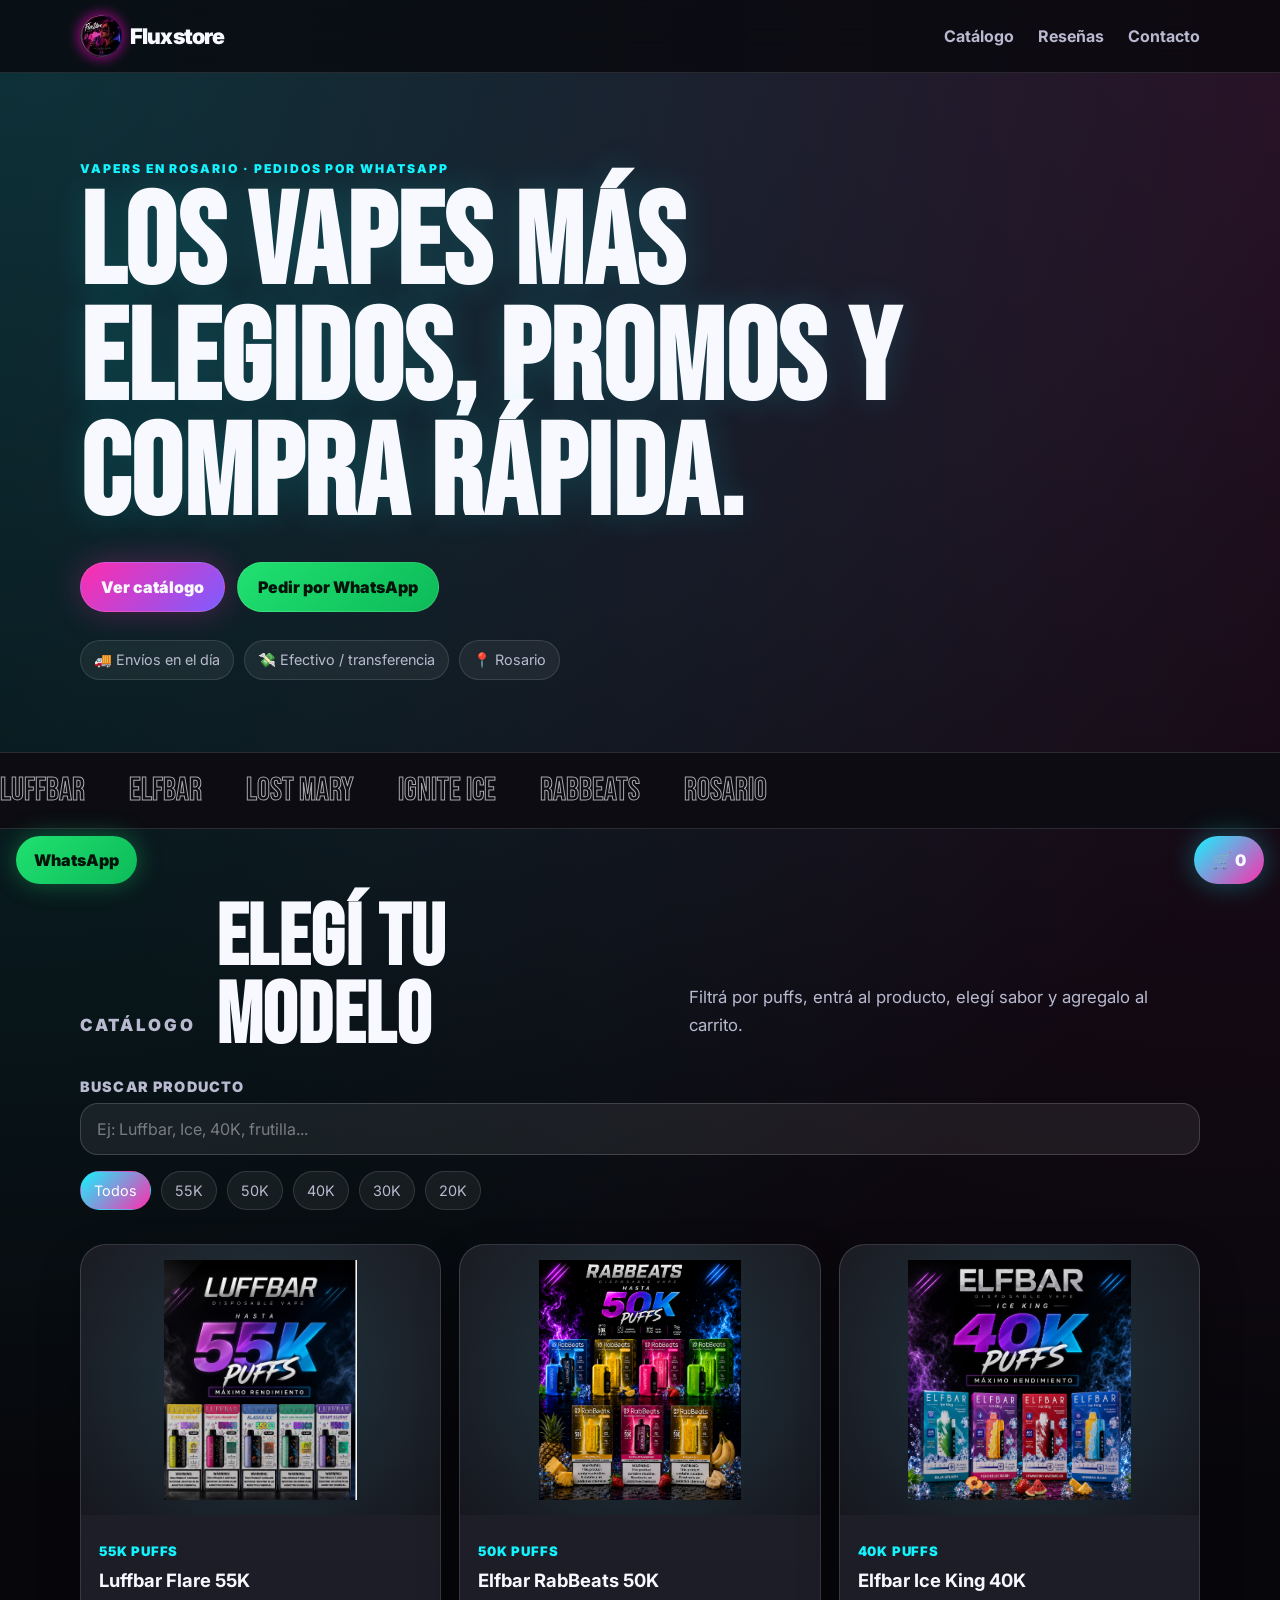
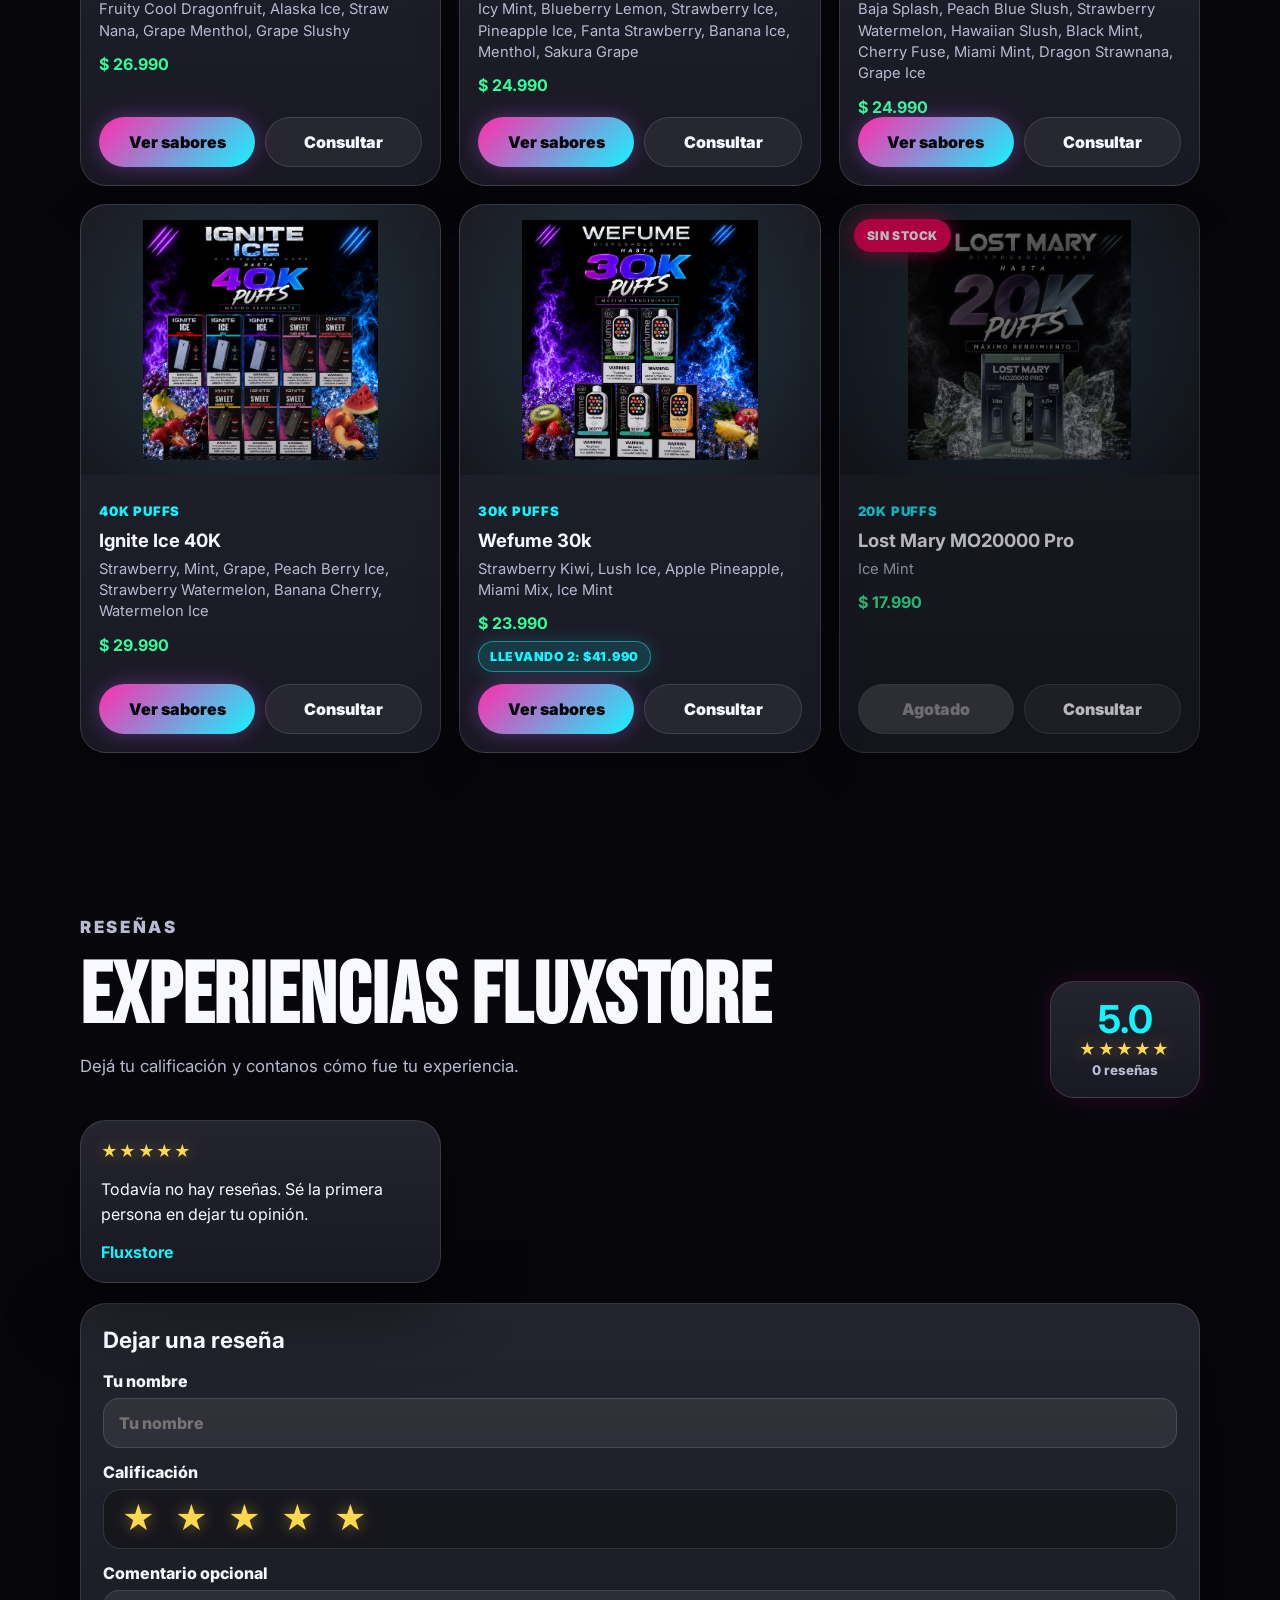
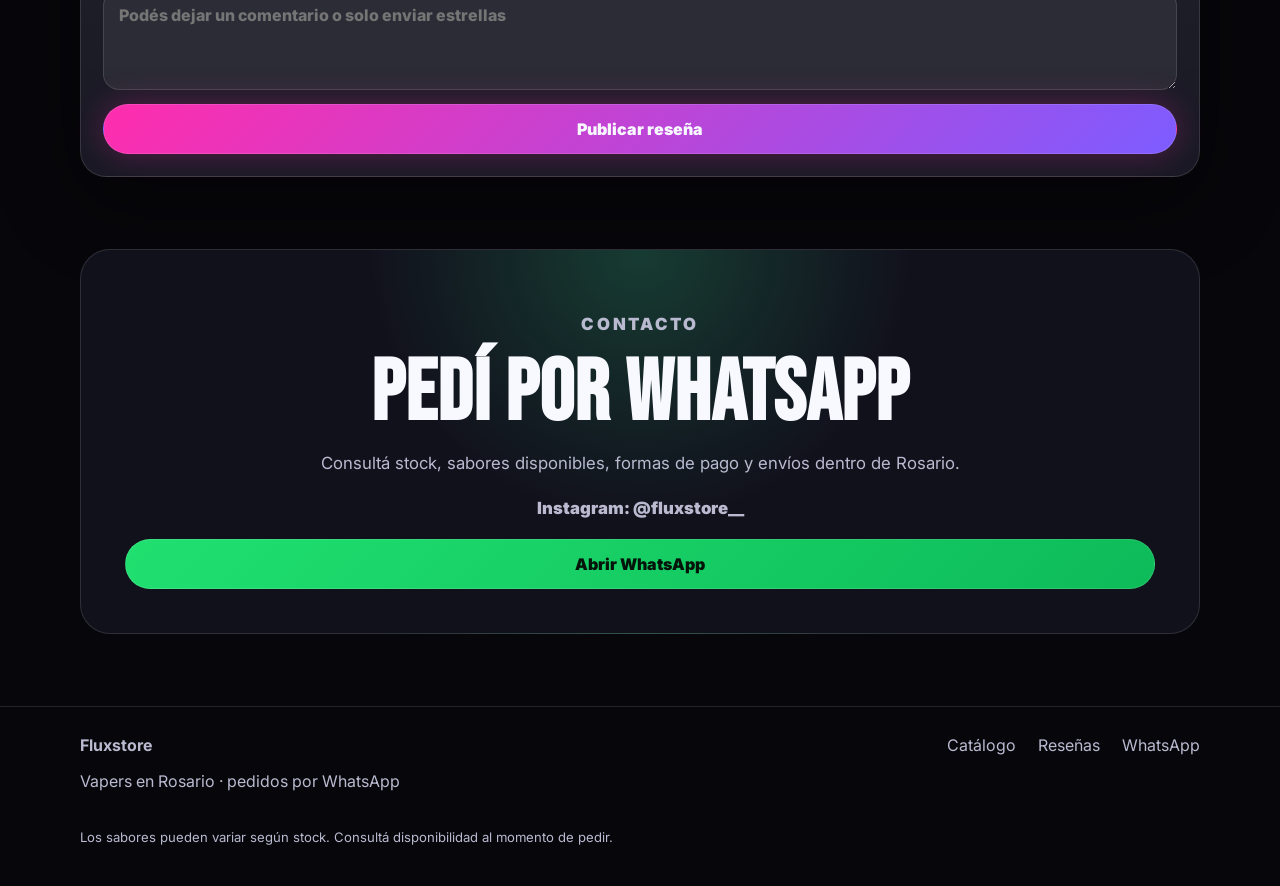
==== commit e265c8d0: "agrego filtros y limpio codigo" ====
--- a/index.html
+++ b/index.html
@@ -26,7 +26,6 @@
 
       <div class="nav-links" id="navLinks">
         <a href="#catalogo">Catálogo</a>
-        <a href="#precios">Precios</a>
         <a href="#resenas">Reseñas</a>
         <a href="#contacto">Contacto</a>
       </div>
@@ -78,25 +77,23 @@
         <p>Filtrá por puffs, entrá al producto, elegí sabor y agregalo al carrito.</p>
       </div>
 
+      <div class="catalog-tools">
+      <label class="catalog-search">
+    <span>Buscar producto</span>
+    <input type="search" id="productSearch" placeholder="Ej: Luffbar, Ice, 40K, frutilla...">
+      </label>
+
       <div class="filters" role="list" aria-label="Filtros de catálogo">
-        <button class="chip active" data-filter="all">Todos</button>
-        <button class="chip" data-filter="55k">55K</button>
-        <button class="chip" data-filter="50k">50K</button>
-        <button class="chip" data-filter="40k">40K</button>
-        <button class="chip" data-filter="30k">30K</button>
-        <button class="chip" data-filter="20k">20K</button>
-      </div>
+    <button class="chip active" data-filter="all">Todos</button>
+    <button class="chip" data-filter="55k">55K</button>
+    <button class="chip" data-filter="50k">50K</button>
+    <button class="chip" data-filter="40k">40K</button>
+    <button class="chip" data-filter="30k">30K</button>
+    <button class="chip" data-filter="20k">20K</button>
+    </div>
+    </div>
 
       <div class="product-grid" id="productGrid"></div>
-    </section>
-
-    <section class="wrap section" id="precios">
-      <div class="section-head">
-        <p class="eyebrow">Lista rápida</p>
-        <h2>Precios destacados</h2>
-      </div>
-
-      <div class="price-table" id="priceTable"></div>
     </section>
 
 
@@ -173,7 +170,7 @@
       <div id="cartItems" class="cart-items"></div>
 
       <div class="cart-total">
-        <span>Total estimado</span>
+        <span>Total productos</span>
         <strong id="cartTotal">$0</strong>
       </div>
 
@@ -181,7 +178,7 @@
     </div>
   </aside>
 
-  <section class="checkout-modal" id="checkoutModal">
+<section class="checkout-modal" id="checkoutModal">
   <div class="checkout-box">
     <button class="checkout-close" id="closeCheckout" type="button">×</button>
 
@@ -205,6 +202,11 @@
         <label>
           WhatsApp
           <input type="tel" id="checkoutWhatsapp" placeholder="Ej: 3415907913" required>
+        </label>
+
+        <label>
+          Email
+          <input type="email" id="checkoutEmail" placeholder="Ej: nombre@gmail.com" required>
         </label>
 
         <label>
@@ -213,6 +215,8 @@
             <option value="">Elegir ciudad</option>
             <option value="Rosario">Rosario</option>
             <option value="Villa Gobernador Gálvez">Villa Gobernador Gálvez</option>
+            <option value="Funes">Funes</option>
+            <option value="Pérez">Pérez</option>
           </select>
         </label>
 
@@ -222,8 +226,8 @@
         </label>
 
         <label>
-          Forma de Pago
-          <select  id="checkoutPayment" required>
+          Forma de pago
+          <select id="checkoutPayment" required>
             <option value="">Elegir forma de pago</option>
             <option value="Transferencia">Transferencia</option>
             <option value="Efectivo">Efectivo</option>
@@ -240,21 +244,35 @@
           <textarea id="checkoutNotes" placeholder="Ej: Timbre, piso, referencia o aclaración"></textarea>
         </label>
 
-        <div class="checkout-resume">
-          <span>Total</span>
-          <strong id="checkoutResumeTotal">$0</strong>
-        </div>
-
-        <button class="btn primary full" type="submit">Continuar al pago</button>
+        <div class="checkout-resume-list">
+          <div>
+            <span>Productos</span>
+            <strong id="checkoutProductsTotal">$0</strong>
+          </div>
+
+          <div>
+            <span>Envío</span>
+            <strong id="checkoutShippingTotal">Elegí ciudad</strong>
+          </div>
+
+          <div class="checkout-resume-total">
+            <span>Total</span>
+            <strong id="checkoutResumeTotal">$0</strong>
+          </div>
+        </div>
+
+        <button class="btn primary full" type="submit">Continuar</button>
       </form>
     </div>
 
     <div class="checkout-screen" id="checkoutPaymentScreen">
       <p class="eyebrow">Pedido registrado</p>
       <h2>Transferencia</h2>
+
       <p class="checkout-help" id="checkoutPaymentHelp">
         Revisá los datos del pedido para finalizar la compra.
       </p>
+
       <div class="payment-summary">
         <div>
           <small>Número de pedido</small>
@@ -262,7 +280,7 @@
         </div>
 
         <div>
-          <small>Total a transferir</small>
+          <small>Total del pedido</small>
           <strong id="checkoutPaymentTotal">$0</strong>
         </div>
       </div>
@@ -298,8 +316,7 @@
       </a>
     </div>
   </div>
-  </section>
-
+</section>
 
 
   <section class="flavors-modal" id="flavorsModal">
@@ -318,7 +335,6 @@
 
       <div>
         <a href="#catalogo">Catálogo</a>
-        <a href="#precios">Precios</a>
         <a href="#resenas">Reseñas</a>
         <a href="#contacto">WhatsApp</a>
       </div>
--- a/styles.css
+++ b/styles.css
@@ -1,345 +1,226 @@
-:root{
-  --bg:#07070b; --panel:#11111c; --panel2:#181827; --text:#f8f9ff; --muted:#b9bad0;
-  --cyan:#14f4ff; --pink:#ff2dad; --green:#31ff9a; --yellow:#ffe45c; --border:rgba(255,255,255,.12);
-  --shadow:0 24px 80px rgba(0,0,0,.45); --radius:26px;
-}
-*{box-sizing:border-box} html{scroll-behavior:smooth} body{margin:0;font-family:Inter,system-ui,sans-serif;background:radial-gradient(circle at top left,rgba(20,244,255,.18),transparent 35%),radial-gradient(circle at top right,rgba(255,45,173,.14),transparent 35%),var(--bg);color:var(--text)}
-a{color:inherit;text-decoration:none} img{max-width:100%;display:block} button{font:inherit;color:inherit}.wrap{width:min(1120px,calc(100% - 32px));margin-inline:auto}.section{padding:72px 0}.site-header{position:sticky;top:0;z-index:20;background:rgba(7,7,11,.76);backdrop-filter:blur(16px);border-bottom:1px solid var(--border)}.nav{height:72px;display:flex;align-items:center;justify-content:space-between}.brand{font-weight:900;font-size:1.35rem;letter-spacing:-.04em;display:flex;align-items:center;gap:.5rem}.brand-mark{display:grid;place-items:center;width:34px;height:34px;border-radius:12px;background:linear-gradient(135deg,var(--cyan),var(--pink));box-shadow:0 0 22px rgba(20,244,255,.45)}.nav-links{display:flex;gap:24px;color:var(--muted);font-weight:700}.nav-links a:hover{color:var(--cyan)}.menu-btn{display:none;background:transparent;border:0;font-size:1.7rem}.hero{min-height:calc(100svh - 72px);display:grid;grid-template-columns:1.02fr .98fr;align-items:center;gap:36px;padding:40px 0 72px}.eyebrow{text-transform:uppercase;letter-spacing:.16em;color:var(--cyan);font-size:.76rem;font-weight:900}.hero h1,.section h2{font-family:"Bebas Neue",Inter,sans-serif;line-height:.9;margin:0;letter-spacing:.01em}.hero h1{font-size:clamp(4rem,10vw,8.8rem);text-shadow:0 0 34px rgba(20,244,255,.16)}.section h2{font-size:clamp(2.7rem,7vw,5.4rem)}.hero-text,.section-head p,.promo p,.contact-card p{color:var(--muted);font-size:1.05rem;line-height:1.65}.hero-actions{display:flex;gap:12px;flex-wrap:wrap;margin:28px 0}.btn{border:1px solid var(--border);border-radius:999px;padding:14px 20px;font-weight:900;display:inline-flex;justify-content:center;align-items:center;gap:8px;cursor:pointer}.btn.primary{background:linear-gradient(135deg,var(--pink),#7d5cff);box-shadow:0 0 32px rgba(255,45,173,.28)}.btn.whatsapp{background:linear-gradient(135deg,#20e070,#0dbb59);color:#04140a}.btn.ghost{background:rgba(255,255,255,.06)}.btn.full,.btn.big{width:100%}.trust-row{display:flex;gap:10px;flex-wrap:wrap}.trust-row span,.chip{border:1px solid var(--border);background:rgba(255,255,255,.06);border-radius:999px;padding:10px 13px;color:var(--muted);font-size:.9rem}.hero-visual{position:relative;border-radius:var(--radius);padding:10px;background:linear-gradient(135deg,rgba(20,244,255,.45),rgba(255,45,173,.35));box-shadow:var(--shadow)}.hero-visual img{border-radius:20px;aspect-ratio:4/3;object-fit:cover}.float-price{position:absolute;right:18px;bottom:18px;background:rgba(0,0,0,.72);border:1px solid rgba(255,255,255,.2);border-radius:20px;padding:14px 18px;backdrop-filter:blur(10px)}.float-price strong{font-family:"Bebas Neue";font-size:2.5rem;color:var(--yellow);display:block;line-height:.8}.float-price span{font-weight:900;font-size:1.4rem}.ticker{overflow:hidden;border-block:1px solid var(--border);background:#0c0c12}.ticker div{display:flex;gap:44px;white-space:nowrap;animation:slide 18s linear infinite;padding:18px 0}.ticker span{font-family:"Bebas Neue";font-size:2rem;color:transparent;-webkit-text-stroke:1px rgba(255,255,255,.65)}@keyframes slide{from{transform:translateX(0)}to{transform:translateX(-40%)}}.section-head{display:flex;justify-content:space-between;align-items:end;gap:20px;margin-bottom:22px}.section-head p{max-width:520px;margin:0}.filters{display:flex;gap:10px;overflow:auto;padding-bottom:10px;margin-bottom:18px}.chip{cursor:pointer;white-space:nowrap}.chip.active{background:linear-gradient(135deg,var(--cyan),var(--pink));color:white;border-color:transparent}.product-grid{display:grid;grid-template-columns:repeat(3,1fr);gap:18px}.product-card{background:linear-gradient(180deg,rgba(255,255,255,.08),rgba(255,255,255,.035));border:1px solid var(--border);border-radius:24px;overflow:hidden;box-shadow:0 18px 44px rgba(0,0,0,.2)}.product-card img{height:220px;width:100%;object-fit:cover}.product-body{padding:18px}.product-top{display:flex;justify-content:space-between;gap:12px;align-items:start}.product-title{margin:0;font-size:1.05rem}.product-price{font-weight:900;color:var(--green)}.puffs{display:inline-block;margin:10px 0;color:var(--cyan);font-weight:900}.flavors{color:var(--muted);font-size:.92rem;line-height:1.45;min-height:40px}.product-card .btn{width:100%;margin-top:14px;background:rgba(255,255,255,.08)}.promo{background:linear-gradient(135deg,rgba(20,244,255,.09),rgba(255,45,173,.08));border-block:1px solid var(--border)}.promo-grid{display:grid;grid-template-columns:1fr .75fr;gap:28px;align-items:center}.promo img{border-radius:24px;box-shadow:var(--shadow);max-height:520px;object-fit:cover;margin-inline:auto}.price-table{display:grid;gap:10px}.price-row{display:grid;grid-template-columns:1fr auto;gap:16px;align-items:center;border:1px solid var(--border);background:rgba(255,255,255,.055);padding:16px;border-radius:18px}.price-row strong{color:var(--cyan)}.price-row span{font-weight:900;font-size:1.15rem}.split{display:grid;grid-template-columns:.8fr 1.2fr;gap:24px}.steps{display:grid;gap:14px}.steps article{border:1px solid var(--border);background:var(--panel);border-radius:22px;padding:20px}.steps span{display:grid;place-items:center;width:36px;height:36px;border-radius:12px;background:linear-gradient(135deg,var(--cyan),var(--pink));font-weight:900}.steps p{color:var(--muted)}.contact-card{text-align:center;background:radial-gradient(circle at top,rgba(49,255,154,.18),transparent 40%),var(--panel);border:1px solid var(--border);border-radius:30px;padding:44px;margin-bottom:72px}.contact-card code{background:#000;border:1px solid var(--border);padding:2px 6px;border-radius:6px}.legal{font-size:.82rem!important;margin-top:22px}.cart{position:fixed;right:16px;bottom:16px;z-index:30}.cart-toggle{border:0;border-radius:999px;background:linear-gradient(135deg,var(--cyan),var(--pink));box-shadow:0 0 28px rgba(20,244,255,.32);font-weight:900;padding:14px 18px}.cart-panel{display:none;position:absolute;right:0;bottom:62px;width:min(360px,calc(100vw - 32px));background:rgba(17,17,28,.95);border:1px solid var(--border);border-radius:24px;padding:18px;box-shadow:var(--shadow);backdrop-filter:blur(16px)}.cart.open .cart-panel{display:block}.cart-head{display:flex;justify-content:space-between;align-items:center}.cart-head button{background:transparent;border:0;color:var(--pink);font-weight:900}.cart-items{display:grid;gap:10px;max-height:260px;overflow:auto;margin:12px 0}.cart-item{display:grid;grid-template-columns:1fr auto;gap:8px;border-bottom:1px solid var(--border);padding-bottom:10px}.cart-item small{color:var(--muted)}.cart-total{display:flex;justify-content:space-between;margin:16px 0;font-size:1.1rem}.footer{border-top:1px solid var(--border);padding:28px 0;color:var(--muted)}.footer-grid{display:flex;justify-content:space-between;gap:20px}.footer a{display:inline-flex;margin-left:18px}.age-gate{position:fixed;inset:0;z-index:99;display:grid;place-items:center;background:rgba(0,0,0,.85);backdrop-filter:blur(14px);padding:20px}.age-gate.hidden{display:none}.age-card{width:min(460px,100%);background:var(--panel);border:1px solid var(--border);border-radius:28px;padding:28px;text-align:center;box-shadow:var(--shadow)}.age-card h1{font-size:2rem;margin:.4rem 0}.badge{display:inline-grid;place-items:center;width:64px;height:64px;border-radius:20px;background:linear-gradient(135deg,var(--pink),var(--cyan));font-weight:900;font-size:1.4rem}.age-actions{display:grid;gap:10px;margin-top:22px}
-@media (max-width:820px){.nav-links{display:none;position:absolute;right:16px;top:72px;flex-direction:column;background:var(--panel);border:1px solid var(--border);border-radius:18px;padding:18px;box-shadow:var(--shadow)}.nav-links.open{display:flex}.menu-btn{display:block}.hero,.promo-grid,.split{grid-template-columns:1fr}.hero{padding-top:24px;min-height:auto}.hero-visual{order:-1}.hero h1{font-size:clamp(3.5rem,18vw,6rem)}.section{padding:54px 0}.section-head{display:block}.product-grid{grid-template-columns:1fr}.product-card{display:grid;grid-template-columns:110px 1fr}.product-card img{height:100%;min-height:168px}.product-body{padding:14px}.flavors{min-height:0}.footer-grid{display:block}.footer a{margin:8px 14px 0 0}.contact-card{padding:28px 18px}.ticker span{font-size:1.6rem}}
+:root {
+  --bg: #07070b;
+  --panel: #11111c;
+  --panel2: #181827;
+  --text: #f8f9ff;
+  --muted: #b9bad0;
+  --cyan: #14f4ff;
+  --pink: #ff2dad;
+  --green: #31ff9a;
+  --yellow: #ffe45c;
+  --border: rgba(255,255,255,.12);
+  --shadow: 0 24px 80px rgba(0,0,0,.45);
+  --radius: 26px;
+}
+
+* {
+  box-sizing: border-box;
+}
+
+html {
+  scroll-behavior: smooth;
+}
+
+body {
+  margin: 0;
+  font-family: Inter, system-ui, sans-serif;
+  background:
+    radial-gradient(circle at top left, rgba(20,244,255,.18), transparent 35%),
+    radial-gradient(circle at top right, rgba(255,45,173,.14), transparent 35%),
+    var(--bg);
+  color: var(--text);
+}
+
+body.modal-open {
+  overflow: hidden;
+  height: 100vh;
+  touch-action: none;
+}
+
+a {
+  color: inherit;
+  text-decoration: none;
+}
+
+img {
+  max-width: 100%;
+  display: block;
+}
+
+button,
+input,
+select,
+textarea {
+  font: inherit;
+}
+
+button {
+  color: inherit;
+}
+
+.wrap {
+  width: min(1120px, calc(100% - 32px));
+  margin-inline: auto;
+}
+
+.section {
+  padding: 72px 0;
+}
+
+.eyebrow {
+  text-transform: uppercase;
+  letter-spacing: .16em;
+  color: var(--cyan);
+  font-size: .76rem;
+  font-weight: 900;
+}
+
+.btn {
+  border: 1px solid var(--border);
+  border-radius: 999px;
+  padding: 14px 20px;
+  font-weight: 900;
+  display: inline-flex;
+  justify-content: center;
+  align-items: center;
+  gap: 8px;
+  cursor: pointer;
+  transition: transform .18s ease, box-shadow .18s ease, border-color .18s ease;
+}
+
+.btn:hover {
+  transform: translateY(-1px);
+}
+
+.btn.primary {
+  background: linear-gradient(135deg, var(--pink), #7d5cff);
+  box-shadow: 0 0 32px rgba(255,45,173,.28);
+}
+
+.btn.whatsapp {
+  background: linear-gradient(135deg, #20e070, #0dbb59);
+  color: #04140a;
+}
+
+.btn.ghost {
+  background: rgba(255,255,255,.06);
+}
+
+.btn.full,
+.btn.big {
+  width: 100%;
+}
+
+.btn.disabled,
+.btn:disabled {
+  opacity: .55;
+  cursor: not-allowed;
+  filter: grayscale(1);
+  transform: none;
+}
+
+/* HEADER */
+
+.site-header {
+  position: sticky;
+  top: 0;
+  z-index: 20;
+  background: rgba(7,7,11,.76);
+  backdrop-filter: blur(16px);
+  border-bottom: 1px solid var(--border);
+}
+
+.nav {
+  height: 72px;
+  display: flex;
+  align-items: center;
+  justify-content: space-between;
+}
+
+.brand {
+  font-weight: 900;
+  font-size: 1.35rem;
+  letter-spacing: -.04em;
+  display: flex;
+  align-items: center;
+  gap: .5rem;
+}
 
 .brand-logo {
   width: 42px;
   height: 42px;
   border-radius: 50%;
   object-fit: cover;
-  box-shadow: 0 0 14px rgba(255, 0, 200, 0.8);
-}
-
-.floating-whatsapp {
-  position: fixed;
-  left: 16px;
-  bottom: 16px;
-  z-index: 29;
-  background: linear-gradient(135deg, #20e070, #0dbb59);
-  color: #04140a;
-  font-weight: 900;
-  padding: 14px 18px;
-  border-radius: 999px;
-  box-shadow: 0 0 24px rgba(32, 224, 112, 0.35);
-}
-
-.social-text {
-  color: var(--pink);
-  font-weight: 900;
-}
-
-.order-modal {
-  position: fixed;
-  inset: 0;
-  z-index: 80;
+  box-shadow: 0 0 14px rgba(255, 0, 200, .8);
+}
+
+.nav-links {
+  display: flex;
+  gap: 24px;
+  color: var(--muted);
+  font-weight: 700;
+}
+
+.nav-links a:hover {
+  color: var(--cyan);
+}
+
+.menu-btn {
   display: none;
-  place-items: center;
-  background: rgba(0, 0, 0, 0.78);
-  backdrop-filter: blur(14px);
-  padding: 18px;
-}
-
-.order-modal.open {
-  display: grid;
-}
-
-.order-box {
-  width: min(520px, 100%);
-  max-height: 92vh;
-  overflow: auto;
-  background: linear-gradient(180deg, rgba(255,255,255,.08), rgba(255,255,255,.035)), var(--panel);
-  border: 1px solid var(--border);
-  border-radius: 28px;
-  padding: 24px;
-  box-shadow: var(--shadow);
-  position: relative;
-}
-
-.order-box h2 {
+  background: transparent;
+  border: 0;
+  font-size: 1.7rem;
+}
+
+/* HERO */
+
+.hero {
+  min-height: auto;
+  display: grid;
+  grid-template-columns: 1fr;
+  align-items: center;
+  gap: 36px;
+  padding: 76px 0 72px;
+}
+
+.hero h1,
+.section h2,
+.checkout-box h2,
+.flavors-detail-head h2,
+.contact-card h2 {
   font-family: "Bebas Neue", Inter, sans-serif;
-  font-size: 3rem;
   line-height: .9;
   margin: 0;
-}
-
-.order-help {
-  color: var(--muted);
-  line-height: 1.5;
-}
-
-.order-close {
-  position: absolute;
-  top: 14px;
-  right: 14px;
-  width: 38px;
-  height: 38px;
-  border: 1px solid var(--border);
-  border-radius: 50%;
-  background: rgba(255,255,255,.08);
-  cursor: pointer;
-  font-size: 1.4rem;
-}
-
-.order-form {
-  display: grid;
-  gap: 14px;
-  margin-top: 18px;
-}
-
-.order-form label {
-  display: grid;
-  gap: 7px;
-  color: var(--text);
-  font-weight: 800;
-  font-size: .92rem;
-}
-
-.order-form input,
-.order-form select,
-.order-form textarea {
-  width: 100%;
-  border: 1px solid var(--border);
-  background: rgba(0,0,0,.28);
-  color: var(--text);
-  border-radius: 16px;
-  padding: 14px 15px;
-  outline: none;
-  font: inherit;
-}
-
-.order-form textarea {
-  min-height: 92px;
-  resize: vertical;
-}
-
-.order-form input:focus,
-.order-form select:focus,
-.order-form textarea:focus {
-  border-color: var(--cyan);
-  box-shadow: 0 0 0 3px rgba(20,244,255,.12);
-}
-
-.admin-page {
-  min-height: 100vh;
-  background:
-    radial-gradient(circle at 20% 10%, rgba(255, 0, 200, .20), transparent 32%),
-    radial-gradient(circle at 80% 20%, rgba(20, 244, 255, .18), transparent 34%),
-    linear-gradient(180deg, #07070d, #11111b);
-}
-
-.admin-wrap {
-  width: min(1080px, calc(100% - 32px));
-  margin: 0 auto;
-  padding: 32px 0 56px;
-}
-
-.admin-hero {
-  text-align: center;
-  padding: 28px 0;
-}
-
-.admin-logo {
-  width: 86px;
-  height: 86px;
-  border-radius: 50%;
-  object-fit: cover;
-  box-shadow: 0 0 28px rgba(255, 0, 200, .55);
-  margin-bottom: 16px;
-}
-
-.admin-hero h1 {
-  font-family: "Bebas Neue", Inter, sans-serif;
-  font-size: clamp(3.5rem, 14vw, 7rem);
-  line-height: .85;
-  margin: 0;
-  text-shadow: 0 0 24px rgba(255, 0, 200, .35);
-}
-
-.admin-hero p {
-  color: var(--muted);
-  max-width: 640px;
-  margin: 14px auto 0;
-  line-height: 1.6;
-}
-
-.admin-grid {
-  display: grid;
-  grid-template-columns: repeat(4, 1fr);
-  gap: 18px;
-  margin-top: 22px;
-}
-
-.admin-card,
-.admin-section {
-  background: linear-gradient(180deg, rgba(255,255,255,.08), rgba(255,255,255,.035)), var(--panel);
-  border: 1px solid var(--border);
-  border-radius: 26px;
-  box-shadow: var(--shadow);
-}
-
-.admin-card {
-  padding: 22px;
-  color: var(--text);
-  text-decoration: none;
-  transition: transform .2s ease, border-color .2s ease;
-}
-
-.admin-card:hover {
-  transform: translateY(-4px);
-  border-color: rgba(20, 244, 255, .45);
-}
-
-.admin-card span {
-  font-size: 2rem;
-}
-
-.admin-card h2,
-.admin-section h2 {
-  margin: 12px 0 8px;
-  font-size: 1.35rem;
-}
-
-.admin-card p,
-.admin-section p {
-  color: var(--muted);
-  line-height: 1.5;
-}
-
-.admin-section {
-  margin-top: 18px;
-  padding: 24px;
-}
-
-.promo-copy {
-  padding: 16px;
-  border-radius: 18px;
-  background: rgba(0,0,0,.25);
-  border: 1px solid var(--border);
-}
-
-.status-list {
-  display: flex;
+  letter-spacing: .01em;
+}
+
+.hero h1 {
+  font-size: clamp(4rem, 10vw, 8.8rem);
+  text-shadow: 0 0 34px rgba(20,244,255,.16);
+  max-width: 880px;
+}
+
+.hero-actions {
+  display: flex;
+  gap: 12px;
   flex-wrap: wrap;
+  margin: 28px 0;
+}
+
+.trust-row {
+  display: flex;
   gap: 10px;
-  margin-top: 14px;
-}
-
-.status-list span {
-  padding: 10px 14px;
+  flex-wrap: wrap;
+}
+
+.trust-row span,
+.chip {
+  border: 1px solid var(--border);
+  background: rgba(255,255,255,.06);
   border-radius: 999px;
-  background: rgba(255,255,255,.08);
-  border: 1px solid var(--border);
-  font-weight: 800;
-}
-
-@media (max-width: 850px) {
-  .admin-grid {
-    grid-template-columns: 1fr 1fr;
-  }
-}
-
-@media (max-width: 560px) {
-  .admin-wrap {
-    width: min(100% - 24px, 1080px);
-    padding-top: 20px;
-  }
-
-  .admin-grid {
-    grid-template-columns: 1fr;
-  }
-
-  .admin-card,
-  .admin-section {
-    border-radius: 22px;
-  }
-}
-
-.product-actions {
-  display: flex;
-  gap: 10px;
-  margin-top: 14px;
-}
-
-.product-actions .btn {
-  flex: 1;
-  justify-content: center;
-  text-align: center;
-  padding-inline: 12px;
-}
-
-.product-actions .ghost {
-  background: rgba(255,255,255,.06);
-  color: var(--text);
-  border: 1px solid var(--border);
-  box-shadow: none;
-}
-
-.product-actions .ghost:hover {
-  border-color: rgba(20, 244, 255, .45);
-  box-shadow: 0 0 18px rgba(20, 244, 255, .18);
-}
-
-@media (max-width: 420px) {
-  .product-actions {
-    flex-direction: column;
-  }
-}
-
-.success-modal {
-  position: fixed;
-  inset: 0;
-  z-index: 90;
-  display: none;
-  place-items: center;
-  background: rgba(0, 0, 0, 0.78);
-  backdrop-filter: blur(14px);
-  padding: 18px;
-}
-
-.success-modal.open {
-  display: grid;
-}
-
-.success-box {
-  width: min(440px, 100%);
-  background: linear-gradient(180deg, rgba(255,255,255,.09), rgba(255,255,255,.035)), var(--panel);
-  border: 1px solid var(--border);
-  border-radius: 28px;
-  padding: 28px;
-  text-align: center;
-  box-shadow: var(--shadow);
-}
-
-.success-icon {
-  width: 68px;
-  height: 68px;
-  display: inline-grid;
-  place-items: center;
-  border-radius: 50%;
-  margin-bottom: 16px;
-  background: rgba(20, 244, 255, .12);
-  border: 1px solid rgba(20, 244, 255, .35);
-  color: var(--cyan);
-  font-size: 2.2rem;
-  font-weight: 900;
-  box-shadow: 0 0 26px rgba(20, 244, 255, .22);
-}
-
-.success-box h2 {
-  font-family: "Bebas Neue", Inter, sans-serif;
-  font-size: 3rem;
-  line-height: .9;
-  margin: 0;
-}
-
-.success-box p {
-  color: var(--muted);
-  line-height: 1.5;
+  padding: 10px 13px;
+  color: var(--muted);
+  font-size: .9rem;
 }
 
 .hero-visual,
@@ -349,23 +230,243 @@
   display: none !important;
 }
 
+/* TICKER */
+
+.ticker {
+  overflow: hidden;
+  border-block: 1px solid var(--border);
+  background: #0c0c12;
+}
+
+.ticker div {
+  display: flex;
+  gap: 44px;
+  white-space: nowrap;
+  animation: slide 18s linear infinite;
+  padding: 18px 0;
+}
+
+.ticker span {
+  font-family: "Bebas Neue";
+  font-size: 2rem;
+  color: transparent;
+  -webkit-text-stroke: 1px rgba(255,255,255,.65);
+}
+
+@keyframes slide {
+  from {
+    transform: translateX(0);
+  }
+
+  to {
+    transform: translateX(-40%);
+  }
+}
+
+/* SECTIONS */
+
+.section h2 {
+  font-size: clamp(2.7rem, 7vw, 5.4rem);
+}
+
+.section-head {
+  display: flex;
+  justify-content: space-between;
+  align-items: end;
+  gap: 20px;
+  margin-bottom: 22px;
+}
+
+.section-head p,
+.contact-card p,
+.reviews-head p {
+  color: var(--muted);
+  font-size: 1.05rem;
+  line-height: 1.65;
+}
+
+/* CATÁLOGO */
+
+.catalog-tools {
+  display: grid;
+  gap: 16px;
+  margin-bottom: 24px;
+}
+
+.catalog-search {
+  display: grid;
+  gap: 8px;
+}
+
+.catalog-search span {
+  color: var(--muted);
+  font-weight: 900;
+  font-size: .9rem;
+  text-transform: uppercase;
+  letter-spacing: .08em;
+}
+
+.catalog-search input {
+  width: 100%;
+  border: 1px solid rgba(255,255,255,.16);
+  background: rgba(255,255,255,.07);
+  color: var(--text);
+  border-radius: 18px;
+  padding: 15px 16px;
+  outline: none;
+}
+
+.catalog-search input::placeholder {
+  color: rgba(238, 238, 247, .45);
+}
+
+.catalog-search input:focus {
+  border-color: rgba(20,244,255,.65);
+  background: rgba(255,255,255,.10);
+  box-shadow: 0 0 0 4px rgba(20,244,255,.10);
+}
+
+.filters {
+  display: flex;
+  gap: 10px;
+  overflow: auto;
+  padding-bottom: 10px;
+}
+
+.chip {
+  cursor: pointer;
+  white-space: nowrap;
+}
+
+.chip.active {
+  background: linear-gradient(135deg, var(--cyan), var(--pink));
+  color: white;
+  border-color: transparent;
+}
+
+.product-grid {
+  display: grid;
+  grid-template-columns: repeat(3, 1fr);
+  gap: 18px;
+}
+
+.product-card {
+  display: flex;
+  flex-direction: column;
+  background: linear-gradient(180deg, rgba(255,255,255,.08), rgba(255,255,255,.035)), var(--panel);
+  border: 1px solid var(--border);
+  border-radius: 26px;
+  overflow: hidden;
+  box-shadow: 0 18px 44px rgba(0,0,0,.24);
+}
+
+.product-img,
 .product-image-wrap {
   position: relative;
-}
-
-.product-image-wrap img {
+  background: radial-gradient(circle at center, rgba(20,244,255,.10), rgba(0,0,0,.25));
+  min-height: 270px;
+  display: grid;
+  place-items: center;
+  padding: 14px;
+}
+
+.product-img img,
+.product-image-wrap img,
+.product-card > img {
   width: 100%;
+  height: 240px;
+  object-fit: contain;
+  object-position: center;
+}
+
+.product-info,
+.product-body {
+  padding: 18px;
+  display: flex;
+  flex-direction: column;
+  flex: 1;
+}
+
+.product-top {
+  display: flex;
+  justify-content: space-between;
+  gap: 12px;
+  align-items: flex-start;
+}
+
+.product-title,
+.product-info h3 {
+  margin: 0;
+  font-size: 1.15rem;
+}
+
+.product-price,
+.price-row strong,
+.product-info .price-row strong {
+  color: var(--green);
+  font-weight: 900;
+}
+
+.puffs {
+  display: inline-flex;
+  width: fit-content;
+  margin: 10px 0;
+  color: var(--cyan);
+  font-weight: 900;
+  font-size: .82rem;
+  text-transform: uppercase;
+  letter-spacing: .06em;
+}
+
+.flavors {
+  color: var(--muted);
+  font-size: .92rem;
+  line-height: 1.45;
+  margin: 8px 0 12px;
+}
+
+.product-actions {
+  display: flex;
+  gap: 10px;
+  margin-top: auto;
+}
+
+.product-actions .btn,
+.product-card .btn {
+  width: 100%;
+  justify-content: center;
+}
+
+.product-actions .btn:not(.ghost):not(.disabled),
+.product-card .btn:not(.ghost):not(.disabled) {
+  background: linear-gradient(135deg, var(--pink), var(--cyan));
+  color: #05050a;
+  border: 0;
+  font-weight: 950;
+  box-shadow: 0 0 22px rgba(255, 0, 200, .25), 0 0 18px rgba(20, 244, 255, .16);
+}
+
+.product-actions .ghost {
+  background: rgba(255,255,255,.06);
+  color: var(--text);
+  border: 1px solid var(--border);
+  box-shadow: none;
+}
+
+.old-price,
+.product-info small,
+.product-price small {
   display: block;
-}
-
-.sold-out {
-  opacity: 0.72;
-}
-
-.sold-out img {
-  filter: grayscale(0.85) brightness(0.65);
-}
-
+  color: var(--muted);
+  text-decoration: line-through;
+  font-size: .82rem;
+  font-weight: 800;
+  opacity: .75;
+}
+
+.discount,
+.discount-badge,
+.stock-badge,
 .sold-out-badge {
   position: absolute;
   top: 14px;
@@ -373,98 +474,58 @@
   z-index: 2;
   padding: 9px 13px;
   border-radius: 999px;
-  background: rgba(255, 0, 90, 0.92);
+  background: rgba(255, 0, 90, .92);
   color: white;
   font-weight: 900;
+  font-size: .75rem;
   text-transform: uppercase;
-  letter-spacing: 0.05em;
-  box-shadow: 0 0 20px rgba(255, 0, 90, 0.55);
-}
-
-.btn.disabled,
-.btn:disabled {
-  opacity: 0.55;
-  cursor: not-allowed;
-  filter: grayscale(1);
-}
-
-@media (max-width: 700px) {
-  .product-card {
-    display: grid;
-    grid-template-columns: 1fr;
-    overflow: hidden;
-  }
-
-  .product-card img {
-    width: 100%;
-    height: auto;
-    max-height: none;
-    aspect-ratio: auto;
-    object-fit: contain;
-    object-position: center;
-    background: #05050a;
-    padding: 10px;
-  }
-
-  .product-body {
-    padding: 20px;
-  }
-
-  .product-top {
-    align-items: flex-start;
-    gap: 10px;
-  }
-
-  .product-actions {
-    display: grid;
-    grid-template-columns: 1fr;
-  }
-}
-
-.old-price {
-  display: block;
-  color: var(--muted);
-  text-decoration: line-through;
-  font-size: 0.82rem;
-  font-weight: 800;
-  opacity: 0.75;
-}
-
+  letter-spacing: .05em;
+  box-shadow: 0 0 20px rgba(255, 0, 90, .55);
+}
+
+.discount,
 .discount-badge {
-  display: inline-flex;
-  width: fit-content;
-  margin: 8px 0 4px;
-  padding: 7px 11px;
-  border-radius: 999px;
-  background: rgba(255, 0, 200, 0.14);
-  border: 1px solid rgba(255, 0, 200, 0.45);
-  color: var(--pink);
-  font-size: 0.78rem;
-  font-weight: 900;
-  text-transform: uppercase;
-  letter-spacing: 0.04em;
-  box-shadow: 0 0 18px rgba(255, 0, 200, 0.18);
+  background: rgba(255, 0, 200, .92);
 }
 
 .promo-badge {
   display: inline-flex;
   width: fit-content;
-  margin: 8px 0 4px;
+  margin: 8px 0 12px;
   padding: 7px 11px;
   border-radius: 999px;
-  background: rgba(20, 244, 255, 0.14);
-  border: 1px solid rgba(20, 244, 255, 0.45);
+  background: rgba(20, 244, 255, .14);
+  border: 1px solid rgba(20, 244, 255, .45);
   color: var(--cyan);
-  font-size: 0.78rem;
+  font-size: .78rem;
   font-weight: 900;
   text-transform: uppercase;
-  letter-spacing: 0.04em;
-  box-shadow: 0 0 18px rgba(20, 244, 255, 0.18);
-}
-
-.reviews-section {
-  position: relative;
-}
+  letter-spacing: .04em;
+  box-shadow: 0 0 18px rgba(20, 244, 255, .18);
+}
+
+.sold-out {
+  opacity: .72;
+}
+
+.sold-out img {
+  filter: grayscale(.85) brightness(.65);
+}
+
+.empty-products {
+  grid-column: 1 / -1;
+  padding: 28px;
+  border-radius: 26px;
+  background: rgba(255,255,255,.06);
+  border: 1px solid var(--border);
+  text-align: center;
+}
+
+.empty-products p {
+  color: var(--muted);
+}
+
+/* RESEÑAS */
 
 .reviews-head {
   display: flex;
@@ -476,11 +537,6 @@
 
 .reviews-head h2 {
   margin-bottom: 8px;
-}
-
-.reviews-head p {
-  color: var(--muted);
-  line-height: 1.5;
 }
 
 .rating-summary {
@@ -561,16 +617,14 @@
 }
 
 .review-form input,
-.review-form select,
 .review-form textarea {
   width: 100%;
   border: 1px solid var(--border);
-  background: rgba(0,0,0,.28);
+  background: rgba(255,255,255,.07);
   color: var(--text);
   border-radius: 16px;
   padding: 14px 15px;
   outline: none;
-  font: inherit;
 }
 
 .review-form textarea {
@@ -579,24 +633,9 @@
 }
 
 .review-form input:focus,
-.review-form select:focus,
 .review-form textarea:focus {
   border-color: var(--pink);
   box-shadow: 0 0 0 3px rgba(255,0,200,.12);
-}
-
-@media (max-width: 850px) {
-  .reviews-head {
-    display: grid;
-  }
-
-  .rating-summary {
-    width: 100%;
-  }
-
-  .reviews-grid {
-    grid-template-columns: 1fr;
-  }
 }
 
 .star-picker {
@@ -627,376 +666,99 @@
   transform: scale(1.12);
 }
 
-@media (max-width: 420px) {
-  .star-picker {
-    justify-content: space-between;
-  }
-
-  .star-btn {
-    font-size: 1.85rem;
-  }
-}
-
-
-/* =========================
-   MODAL DE SABORES
-========================= */
-
-.flavors-modal {
+/* CONTACTO */
+
+.contact-card {
+  text-align: center;
+  background: radial-gradient(circle at top, rgba(49,255,154,.18), transparent 40%), var(--panel);
+  border: 1px solid var(--border);
+  border-radius: 30px;
+  padding: 44px;
+  margin-bottom: 72px;
+}
+
+.social-text {
+  color: var(--pink);
+  font-weight: 900;
+}
+
+/* CARRITO */
+
+.cart {
   position: fixed;
-  inset: 0;
-  z-index: 95;
+  right: 16px;
+  bottom: 16px;
+  z-index: 30;
+}
+
+.cart-toggle {
+  border: 0;
+  border-radius: 999px;
+  background: linear-gradient(135deg, var(--cyan), var(--pink));
+  box-shadow: 0 0 28px rgba(20,244,255,.32);
+  font-weight: 900;
+  padding: 14px 18px;
+}
+
+.cart-panel {
   display: none;
-  place-items: center;
-  background: rgba(0, 0, 0, .84);
-  backdrop-filter: blur(14px);
+  position: absolute;
+  right: 0;
+  bottom: 62px;
+  width: min(360px, calc(100vw - 32px));
+  background: rgba(17,17,28,.95);
+  border: 1px solid var(--border);
+  border-radius: 24px;
   padding: 18px;
-}
-
-.flavors-modal.open {
-  display: grid;
-}
-
-.flavors-modal-box {
-  width: min(1100px, 100%);
-  max-height: 92vh;
+  box-shadow: var(--shadow);
+  backdrop-filter: blur(16px);
+}
+
+.cart.open .cart-panel {
+  display: block;
+}
+
+.cart-head {
+  display: flex;
+  justify-content: space-between;
+  align-items: center;
+}
+
+.cart-head button {
+  background: transparent;
+  border: 0;
+  color: var(--pink);
+  font-weight: 900;
+}
+
+.cart-items {
+  display: grid;
+  gap: 10px;
+  max-height: 260px;
   overflow: auto;
-  position: relative;
-  background: linear-gradient(180deg, rgba(255,255,255,.09), rgba(255,255,255,.035)), var(--panel);
-  border: 1px solid var(--border);
-  border-radius: 30px;
-  box-shadow: var(--shadow);
-  padding: 24px;
-}
-
-.flavors-modal-close {
-  position: sticky;
-  top: 0;
-  margin-left: auto;
-  z-index: 5;
-  width: 42px;
-  height: 42px;
-  display: grid;
-  place-items: center;
-  border-radius: 50%;
-  border: 1px solid var(--border);
-  background: rgba(0,0,0,.65);
-  color: var(--text);
-  font-size: 1.5rem;
-  cursor: pointer;
-}
-
-.flavors-detail-head {
-  margin-bottom: 22px;
-}
-
-.flavors-detail-head h2 {
-  font-family: "Bebas Neue", Inter, sans-serif;
-  font-size: clamp(3rem, 9vw, 5.8rem);
-  line-height: .85;
   margin: 12px 0;
 }
 
-.flavors-detail-head p {
-  color: var(--muted);
-  max-width: 680px;
-  line-height: 1.5;
-}
-
-.flavor-gallery {
-  display: grid;
-  grid-template-columns: repeat(3, 1fr);
-  gap: 18px;
-}
-
-/* Card de cada sabor */
-.flavor-card {
-  display: flex;
-  flex-direction: column;
-  overflow: hidden;
-  border-radius: 24px;
-  background: rgba(0,0,0,.25);
-  border: 1px solid var(--border);
-  box-shadow: 0 0 22px rgba(0,0,0,.22);
-}
-
-/* Imagen controlada para que no tape botones */
-.flavor-card-img {
-  position: relative;
-  height: 210px;
-  min-height: 210px;
-  max-height: 210px;
-  display: flex;
-  align-items: center;
-  justify-content: center;
-  padding: 12px;
-  overflow: hidden;
-  background: radial-gradient(circle at center, rgba(20,244,255,.12), rgba(0,0,0,.35));
-}
-
-.flavor-card-img img {
-  width: 100%;
-  height: 100%;
-  object-fit: contain;
-  object-position: center;
-  display: block;
-}
-
-/* Contenido de la card */
-.flavor-card-body {
-  position: relative;
-  z-index: 2;
-  padding: 16px;
-  background: rgba(0,0,0,.25);
-}
-
-.flavor-card-body h3 {
-  margin: 0 0 6px;
-  font-size: 1.15rem;
-}
-
-.flavor-card-body p {
-  color: var(--muted);
-  margin: 0 0 14px;
-}
-
-.flavor-card-body .full {
-  width: 100%;
-  justify-content: center;
-  margin-top: 8px;
-}
-
-/* Botón Agregar más llamativo */
-.flavor-card-body .btn:not(.ghost):not(.disabled) {
-  background: linear-gradient(135deg, var(--pink), var(--cyan));
-  color: #05050a;
-  border: 0;
-  font-weight: 950;
-  box-shadow: 0 0 22px rgba(255, 0, 200, 0.28), 0 0 18px rgba(20, 244, 255, 0.18);
-}
-
-.flavor-card-body .btn:not(.ghost):not(.disabled):hover {
-  transform: translateY(-2px);
-  box-shadow: 0 0 28px rgba(255, 0, 200, 0.42), 0 0 24px rgba(20, 244, 255, 0.28);
-}
-
-/* Botón Consultar */
-.flavor-card-body .ghost {
-  background: rgba(255,255,255,.06);
-  color: var(--text);
-  border: 1px solid var(--border);
-  box-shadow: none;
-}
-
-.flavor-card-body .ghost:hover {
-  border-color: rgba(20, 244, 255, .45);
-  box-shadow: 0 0 18px rgba(20, 244, 255, .18);
-}
-
-/* Sin stock */
-.flavor-out {
-  opacity: 0.68;
-}
-
-.flavor-out img {
-  filter: grayscale(0.85) brightness(0.65);
-}
-
-.flavor-stock-badge {
-  position: absolute;
-  top: 12px;
-  left: 12px;
-  z-index: 2;
-  padding: 8px 11px;
-  border-radius: 999px;
-  background: rgba(255, 0, 90, 0.92);
-  color: white;
-  font-size: 0.72rem;
-  font-weight: 900;
-  text-transform: uppercase;
-  letter-spacing: 0.05em;
-  box-shadow: 0 0 18px rgba(255, 0, 90, 0.45);
-}
-
-.flavor-card-body .btn.disabled,
-.flavor-card-body .btn:disabled {
-  background: rgba(255,255,255,.08);
-  color: var(--muted);
-  border: 1px solid var(--border);
-  box-shadow: none;
-  opacity: 0.55;
-  cursor: not-allowed;
-  filter: grayscale(1);
-}
-
-/* Botones principales de productos */
-.shop-actions .btn:not(.ghost):not(.disabled),
-.product-actions .btn:not(.ghost):not(.disabled) {
-  background: linear-gradient(135deg, var(--pink), var(--cyan));
-  color: #05050a;
-  border: 0;
-  font-weight: 950;
-  box-shadow: 0 0 22px rgba(255, 0, 200, 0.25), 0 0 18px rgba(20, 244, 255, 0.16);
-}
-
-/* Responsive */
-@media (max-width: 850px) {
-  .flavor-gallery {
-    grid-template-columns: repeat(2, 1fr);
-  }
-
-  .flavors-modal-box {
-    padding: 18px;
-  }
-}
-
-@media (max-width: 520px) {
-  .flavor-gallery {
-    grid-template-columns: 1fr;
-  }
-
-  .flavor-card-img {
-    height: 180px;
-    min-height: 180px;
-    max-height: 180px;
-  }
-}
-
-@media (max-width: 520px) {
-  .flavors-modal-box {
-    padding: 14px;
-  }
-
-  .flavor-card-img {
-    height: 260px;
-    min-height: 260px;
-    max-height: 260px;
-    padding: 8px;
-  }
-
-  .flavor-card-img img {
-    width: 100%;
-    height: 100%;
-    object-fit: contain;
-    object-position: center;
-  }
-
-  .flavor-card-body {
-    padding: 14px;
-  }
-}
-
-@media (max-width: 520px) {
-  .flavors-modal {
-    padding: 10px;
-    align-items: start;
-  }
-
-  .flavors-modal-box {
-    width: 100%;
-    max-height: 94vh;
-    padding: 14px;
-    border-radius: 24px;
-  }
-
-  .flavor-card {
-    border-radius: 22px;
-  }
-
-  .flavor-card-img {
-    height: 330px;
-    min-height: 330px;
-    max-height: 330px;
-    padding: 6px;
-  }
-
-  .flavor-card-img img {
-    width: 100%;
-    height: 100%;
-    max-width: 92%;
-    object-fit: contain;
-    object-position: center;
-  }
-
-  .flavor-card-body {
-    padding: 18px;
-  }
-
-  .flavor-card-body h3 {
-    font-size: 1.55rem;
-  }
-
-  .flavor-card-body p {
-    font-size: 1.1rem;
-  }
-}
-
-.flavor-card-img {
-  background: transparent !important;
-  border: 0 !important;
-  padding: 0 !important;
-  height: auto !important;
-  min-height: 0 !important;
-  max-height: none !important;
-  display: block !important;
-  overflow: visible !important;
-}
-
-.flavor-card-img img {
-  width: 100% !important;
-  height: auto !important;
-  max-width: 100% !important;
-  object-fit: contain !important;
-  object-position: center !important;
-  padding: 0 !important;
-  background: transparent !important;
-}
-
-.flavor-card {
-  background: linear-gradient(180deg, rgba(255,255,255,.08), rgba(255,255,255,.035)), var(--panel);
-}
-
-@media (max-width: 520px) {
-  .flavor-card-img {
-    height: auto !important;
-    min-height: 0 !important;
-    max-height: none !important;
-  }
-
-  .flavor-card-img img {
-    width: 100% !important;
-    height: auto !important;
-  }
-}
-
-
-body.modal-open {
-  overflow: hidden;
-  height: 100vh;
-  touch-action: none;
-}
-
-.flavors-modal {
-  overflow-y: auto;
-  overscroll-behavior: contain;
-  -webkit-overflow-scrolling: touch;
-}
-
-.flavors-modal-box {
-  max-height: none;
-  overflow: visible;
-}
-
-@media (max-width: 520px) {
-  .flavors-modal {
-    align-items: flex-start;
-    padding: 12px;
-  }
-
-  .flavors-modal-box {
-    margin: 10px 0 24px;
-  }
-}
+.cart-item {
+  display: grid;
+  grid-template-columns: 1fr auto;
+  gap: 8px;
+  border-bottom: 1px solid var(--border);
+  padding-bottom: 10px;
+}
+
+.cart-item small {
+  color: var(--muted);
+}
+
+.cart-total {
+  display: flex;
+  justify-content: space-between;
+  margin: 16px 0;
+  font-size: 1.1rem;
+}
+
+/* CHECKOUT */
 
 .checkout-modal {
   position: fixed;
@@ -1078,10 +840,7 @@
 }
 
 .checkout-box h2 {
-  font-family: "Bebas Neue", Inter, sans-serif;
   font-size: clamp(3rem, 10vw, 5rem);
-  line-height: .85;
-  margin: 0;
 }
 
 .checkout-help {
@@ -1102,48 +861,88 @@
   font-weight: 800;
 }
 
-..checkout-form input,
+.checkout-form input,
 .checkout-form select,
 .checkout-form textarea {
   width: 100%;
-  border: 1px solid var(--border);
-  background: rgba(255,255,255,.06);
+  border: 1px solid rgba(255, 255, 255, .16);
+  background: rgba(255, 255, 255, .07);
   color: var(--text);
-  border-radius: 16px;
+  border-radius: 18px;
   padding: 14px 15px;
   outline: none;
-  font: inherit;
+  box-shadow: inset 0 0 0 1px rgba(255,255,255,.02);
+}
+
+.checkout-form input::placeholder,
+.checkout-form textarea::placeholder {
+  color: rgba(238, 238, 247, .45);
+}
+
+.checkout-form select {
+  appearance: none;
+  -webkit-appearance: none;
+  cursor: pointer;
+  background-image:
+    linear-gradient(45deg, transparent 50%, var(--cyan) 50%),
+    linear-gradient(135deg, var(--cyan) 50%, transparent 50%);
+  background-position:
+    calc(100% - 18px) 50%,
+    calc(100% - 12px) 50%;
+  background-size: 6px 6px, 6px 6px;
+  background-repeat: no-repeat;
+  padding-right: 42px;
+}
+
+.checkout-form select option {
+  background: #161620;
+  color: #ffffff;
 }
 
 .checkout-form textarea {
-  min-height: 92px;
+  min-height: 110px;
   resize: vertical;
 }
 
 .checkout-form input:focus,
 .checkout-form select:focus,
 .checkout-form textarea:focus {
-  border-color: rgba(20,244,255,.55);
-  box-shadow: 0 0 0 4px rgba(20,244,255,.10);
-}
-
-.checkout-resume {
+  border-color: rgba(20, 244, 255, .65);
+  background: rgba(255, 255, 255, .10);
+  box-shadow: 0 0 0 4px rgba(20, 244, 255, .10);
+}
+
+.checkout-resume-list {
+  display: grid;
+  gap: 10px;
+  padding: 16px;
+  border-radius: 20px;
+  background: rgba(255,255,255,.06);
+  border: 1px solid var(--border);
+}
+
+.checkout-resume-list div {
   display: flex;
   justify-content: space-between;
   gap: 14px;
   align-items: center;
-  padding: 16px;
-  border-radius: 20px;
-  background: rgba(255,255,255,.06);
-  border: 1px solid var(--border);
-}
-
-.checkout-resume span {
-  color: var(--muted);
-  font-weight: 900;
-}
-
-.checkout-resume strong {
+}
+
+.checkout-resume-list span {
+  color: var(--muted);
+  font-weight: 900;
+}
+
+.checkout-resume-list strong {
+  color: var(--text);
+}
+
+.checkout-resume-total {
+  border-top: 1px solid rgba(255,255,255,.12);
+  padding-top: 10px;
+}
+
+.checkout-resume-total strong {
   color: var(--cyan);
   font-size: 1.35rem;
 }
@@ -1222,13 +1021,313 @@
   line-height: 1.5;
 }
 
+/* MODAL SABORES */
+
+.flavors-modal {
+  position: fixed;
+  inset: 0;
+  z-index: 95;
+  display: none;
+  place-items: center;
+  background: rgba(0, 0, 0, .84);
+  backdrop-filter: blur(14px);
+  padding: 18px;
+  overflow-y: auto;
+  overscroll-behavior: contain;
+  -webkit-overflow-scrolling: touch;
+}
+
+.flavors-modal.open {
+  display: grid;
+}
+
+.flavors-modal-box {
+  width: min(1100px, 100%);
+  position: relative;
+  background: linear-gradient(180deg, rgba(255,255,255,.09), rgba(255,255,255,.035)), var(--panel);
+  border: 1px solid var(--border);
+  border-radius: 30px;
+  box-shadow: var(--shadow);
+  padding: 24px;
+  margin: 14px 0;
+}
+
+.flavors-modal-close {
+  position: sticky;
+  top: 0;
+  margin-left: auto;
+  z-index: 5;
+  width: 42px;
+  height: 42px;
+  display: grid;
+  place-items: center;
+  border-radius: 50%;
+  border: 1px solid var(--border);
+  background: rgba(0,0,0,.65);
+  color: var(--text);
+  font-size: 1.5rem;
+  cursor: pointer;
+}
+
+.flavors-detail-head {
+  margin-bottom: 22px;
+}
+
+.flavors-detail-head h2 {
+  font-size: clamp(3rem, 9vw, 5.8rem);
+  margin: 12px 0;
+}
+
+.flavors-detail-head p {
+  color: var(--muted);
+  max-width: 680px;
+  line-height: 1.5;
+}
+
+.detail-price strong {
+  color: var(--green);
+  font-size: 1.4rem;
+}
+
+.flavor-gallery {
+  display: grid;
+  grid-template-columns: repeat(3, 1fr);
+  gap: 18px;
+}
+
+.flavor-card {
+  display: flex;
+  flex-direction: column;
+  overflow: hidden;
+  border-radius: 24px;
+  background: linear-gradient(180deg, rgba(255,255,255,.08), rgba(255,255,255,.035)), var(--panel);
+  border: 1px solid var(--border);
+  box-shadow: 0 0 22px rgba(0,0,0,.22);
+}
+
+.flavor-card-img {
+  position: relative;
+  background: transparent;
+  border: 0;
+  padding: 0;
+  height: auto;
+  min-height: 0;
+  overflow: visible;
+}
+
+.flavor-card-img img {
+  width: 100%;
+  height: auto;
+  object-fit: contain;
+  object-position: center;
+  background: transparent;
+}
+
+.flavor-card-body {
+  position: relative;
+  z-index: 2;
+  padding: 16px;
+  background: rgba(0,0,0,.18);
+}
+
+.flavor-card-body h3 {
+  margin: 0 0 6px;
+  font-size: 1.15rem;
+}
+
+.flavor-card-body p {
+  color: var(--muted);
+  margin: 0 0 14px;
+}
+
+.flavor-card-body .full {
+  width: 100%;
+  justify-content: center;
+  margin-top: 8px;
+}
+
+.flavor-card-body .btn:not(.ghost):not(.disabled) {
+  background: linear-gradient(135deg, var(--pink), var(--cyan));
+  color: #05050a;
+  border: 0;
+  font-weight: 950;
+  box-shadow: 0 0 22px rgba(255, 0, 200, .28), 0 0 18px rgba(20, 244, 255, .18);
+}
+
+.flavor-card-body .ghost {
+  background: rgba(255,255,255,.06);
+  color: var(--text);
+  border: 1px solid var(--border);
+  box-shadow: none;
+}
+
+.flavor-out {
+  opacity: .68;
+}
+
+.flavor-out img {
+  filter: grayscale(.85) brightness(.65);
+}
+
+.flavor-stock-badge {
+  position: absolute;
+  top: 12px;
+  left: 12px;
+  z-index: 2;
+  padding: 8px 11px;
+  border-radius: 999px;
+  background: rgba(255, 0, 90, .92);
+  color: white;
+  font-size: .72rem;
+  font-weight: 900;
+  text-transform: uppercase;
+  letter-spacing: .05em;
+  box-shadow: 0 0 18px rgba(255, 0, 90, .45);
+}
+
+/* FOOTER */
+
+.footer {
+  border-top: 1px solid var(--border);
+  padding: 28px 0;
+  color: var(--muted);
+}
+
+.footer-grid {
+  display: flex;
+  justify-content: space-between;
+  gap: 20px;
+}
+
+.footer a {
+  display: inline-flex;
+  margin-left: 18px;
+}
+
+.legal {
+  font-size: .82rem !important;
+  margin-top: 22px;
+}
+
+/* WHATSAPP FLOTANTE */
+
+.floating-whatsapp {
+  position: fixed;
+  left: 16px;
+  bottom: 16px;
+  z-index: 29;
+  background: linear-gradient(135deg, #20e070, #0dbb59);
+  color: #04140a;
+  font-weight: 900;
+  padding: 14px 18px;
+  border-radius: 999px;
+  box-shadow: 0 0 24px rgba(32, 224, 112, .35);
+}
+
+/* RESPONSIVE */
+
+@media (max-width: 920px) {
+  .product-grid {
+    grid-template-columns: repeat(2, 1fr);
+  }
+
+  .reviews-grid,
+  .flavor-gallery {
+    grid-template-columns: repeat(2, 1fr);
+  }
+}
+
+@media (max-width: 820px) {
+  .nav-links {
+    display: none;
+    position: absolute;
+    right: 16px;
+    top: 72px;
+    flex-direction: column;
+    background: var(--panel);
+    border: 1px solid var(--border);
+    border-radius: 18px;
+    padding: 18px;
+    box-shadow: var(--shadow);
+  }
+
+  .nav-links.open {
+    display: flex;
+  }
+
+  .menu-btn {
+    display: block;
+  }
+
+  .hero {
+    padding-top: 48px;
+  }
+
+  .section {
+    padding: 54px 0;
+  }
+
+  .section-head {
+    display: block;
+  }
+
+  .reviews-head {
+    display: grid;
+  }
+
+  .rating-summary {
+    width: 100%;
+  }
+
+  .footer-grid {
+    display: block;
+  }
+
+  .footer a {
+    margin: 8px 14px 0 0;
+  }
+
+  .contact-card {
+    padding: 28px 18px;
+  }
+
+  .ticker span {
+    font-size: 1.6rem;
+  }
+}
+
 @media (max-width: 620px) {
-  .checkout-modal {
+  .product-grid,
+  .reviews-grid,
+  .flavor-gallery {
+    grid-template-columns: 1fr;
+  }
+
+  .product-img,
+  .product-image-wrap {
+    min-height: 240px;
+  }
+
+  .product-img img,
+  .product-image-wrap img,
+  .product-card > img {
+    height: auto;
+    max-height: 310px;
+  }
+
+  .product-actions {
+    display: grid;
+    grid-template-columns: 1fr;
+  }
+
+  .checkout-modal,
+  .flavors-modal {
     align-items: flex-start;
     padding: 12px;
   }
 
-  .checkout-box {
+  .checkout-box,
+  .flavors-modal-box {
     padding: 20px;
     border-radius: 24px;
     margin: 10px 0 24px;
@@ -1242,4 +1341,20 @@
     grid-template-columns: 1fr;
     gap: 4px;
   }
+
+  .flavor-card-body {
+    padding: 18px;
+  }
+
+  .flavor-card-body h3 {
+    font-size: 1.35rem;
+  }
+
+  .star-picker {
+    justify-content: space-between;
+  }
+
+  .star-btn {
+    font-size: 1.85rem;
+  }
 }
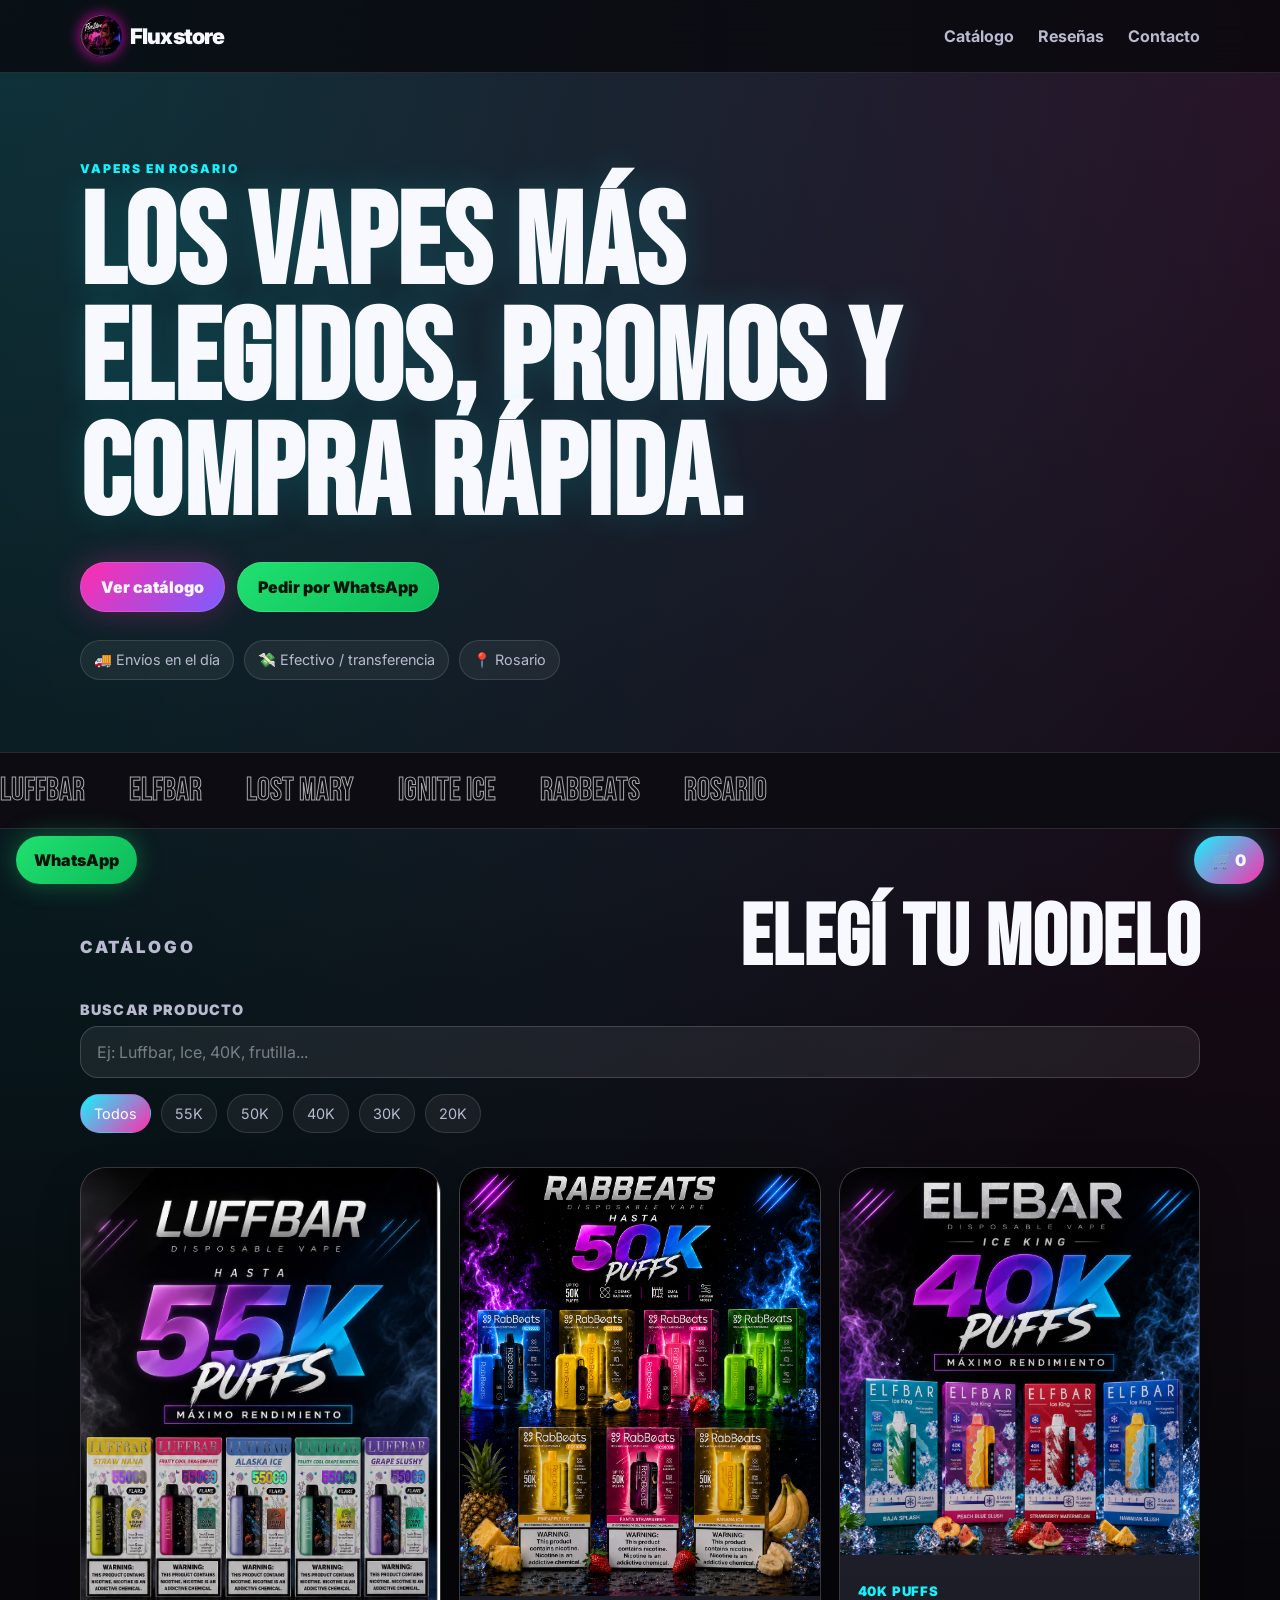
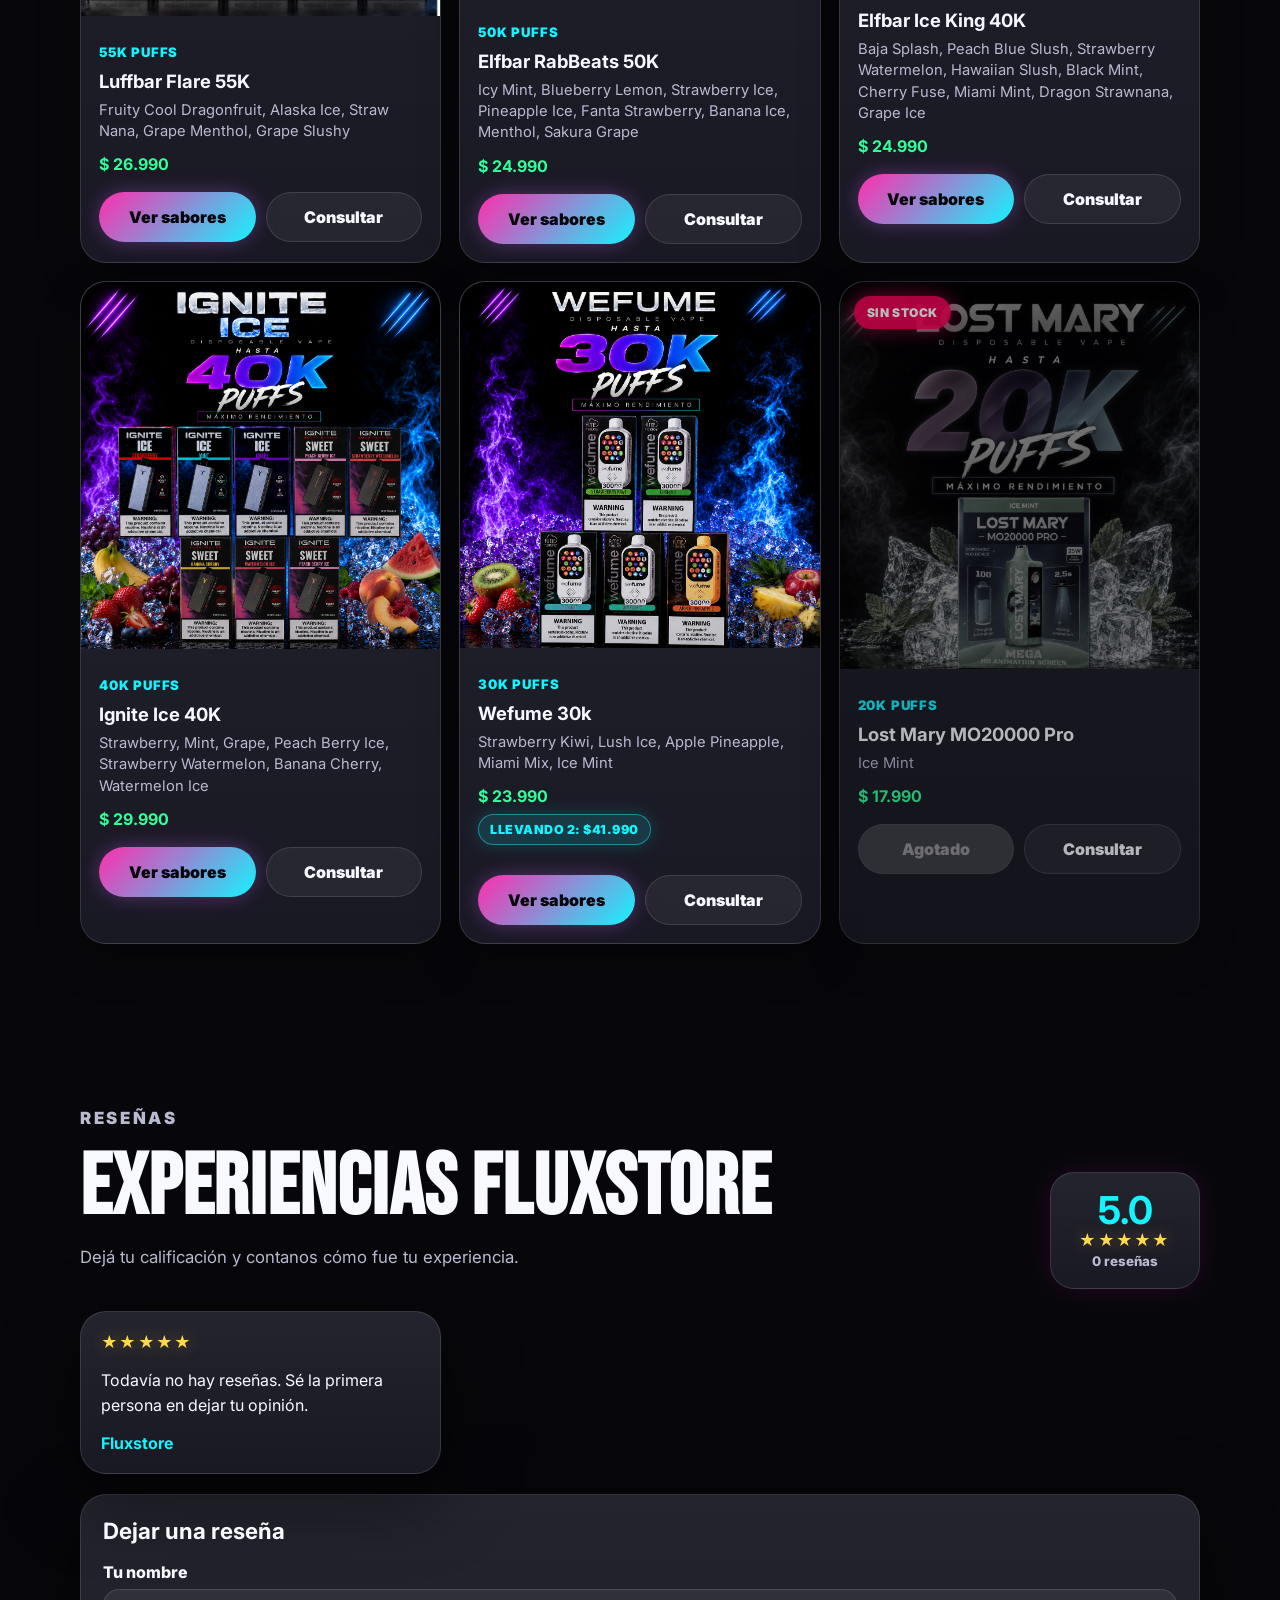
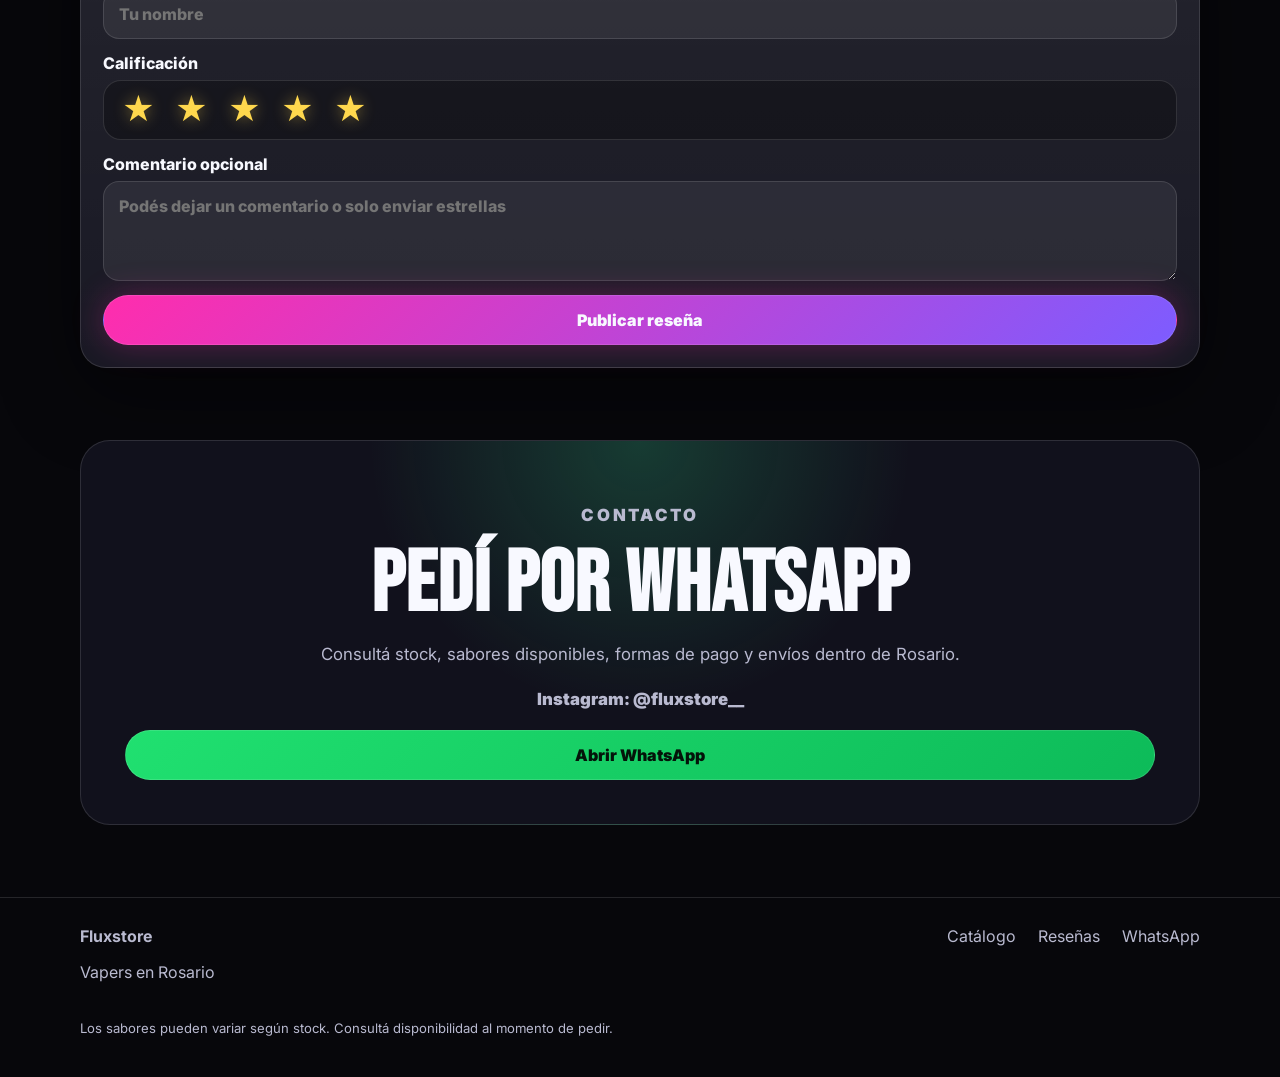
==== commit d0b5e28b: "arreglo errores" ====
--- a/index.html
+++ b/index.html
@@ -35,7 +35,7 @@
   <main id="inicio">
     <section class="hero wrap">
       <div class="hero-copy">
-        <p class="eyebrow">Vapers en Rosario · pedidos por WhatsApp</p>
+        <p class="eyebrow">Vapers en Rosario </p>
         <h1>Los vapes más elegidos, promos y compra rápida.</h1>
 
         <div class="hero-actions">
@@ -74,7 +74,7 @@
       <div class="section-head">
         <p class="eyebrow">Catálogo</p>
         <h2>Elegí tu modelo</h2>
-        <p>Filtrá por puffs, entrá al producto, elegí sabor y agregalo al carrito.</p>
+        
       </div>
 
       <div class="catalog-tools">
@@ -330,7 +330,7 @@
     <div class="wrap footer-grid">
       <div>
         <strong>Fluxstore</strong>
-        <p>Vapers en Rosario · pedidos por WhatsApp</p>
+        <p>Vapers en Rosario </p>
       </div>
 
       <div>
--- a/styles.css
+++ b/styles.css
@@ -1357,4 +1357,129 @@
   .star-btn {
     font-size: 1.85rem;
   }
+}
+
+/* Catálogo restaurado */
+
+.product-grid {
+  display: grid;
+  grid-template-columns: repeat(3, 1fr);
+  gap: 18px;
+}
+
+.product-card {
+  display: flex;
+  flex-direction: column;
+  min-height: auto;
+  background: linear-gradient(180deg, rgba(255,255,255,.08), rgba(255,255,255,.035)), var(--panel);
+  border: 1px solid var(--border);
+  border-radius: 26px;
+  overflow: hidden;
+  box-shadow: 0 18px 44px rgba(0,0,0,.24);
+}
+
+.product-img,
+.product-image-wrap {
+  position: relative;
+  width: 100%;
+  min-height: 0;
+  padding: 0;
+  display: block;
+  background: rgba(255,255,255,.03);
+  overflow: hidden;
+}
+
+.product-img img,
+.product-image-wrap img,
+.product-card > img {
+  width: 100%;
+  height: auto;
+  max-height: none;
+  object-fit: unset;
+  object-position: center;
+  display: block;
+  padding: 0;
+}
+
+.product-info,
+.product-body {
+  padding: 18px;
+  display: flex;
+  flex-direction: column;
+  flex: 1;
+}
+
+.product-top {
+  display: flex;
+  justify-content: space-between;
+  gap: 12px;
+  align-items: flex-start;
+}
+
+.product-title,
+.product-info h3 {
+  margin: 0;
+  font-size: 1.15rem;
+}
+
+.product-price,
+.product-info .product-price,
+.price-row strong {
+  color: var(--green);
+  font-weight: 900;
+}
+
+.product-actions {
+  display: grid;
+  grid-template-columns: 1fr 1fr;
+  gap: 10px;
+  margin-top: 18px;
+}
+
+.product-actions .btn {
+  width: 100%;
+  justify-content: center;
+  padding-inline: 12px;
+}
+
+.product-actions .ghost {
+  background: rgba(255,255,255,.06) !important;
+  color: var(--text) !important;
+  border: 1px solid var(--border) !important;
+  box-shadow: none !important;
+}
+
+@media (max-width: 920px) {
+  .product-grid {
+    grid-template-columns: repeat(2, 1fr);
+  }
+}
+
+@media (max-width: 620px) {
+  .product-grid {
+    grid-template-columns: 1fr;
+  }
+
+  .product-card {
+    min-height: auto;
+  }
+
+  .product-img,
+  .product-image-wrap {
+    min-height: 0;
+    padding: 0;
+  }
+
+  .product-img img,
+  .product-image-wrap img,
+  .product-card > img {
+    width: 100%;
+    height: auto;
+    max-height: none;
+    object-fit: unset;
+  }
+
+  .product-actions {
+    grid-template-columns: 1fr;
+  }
 }
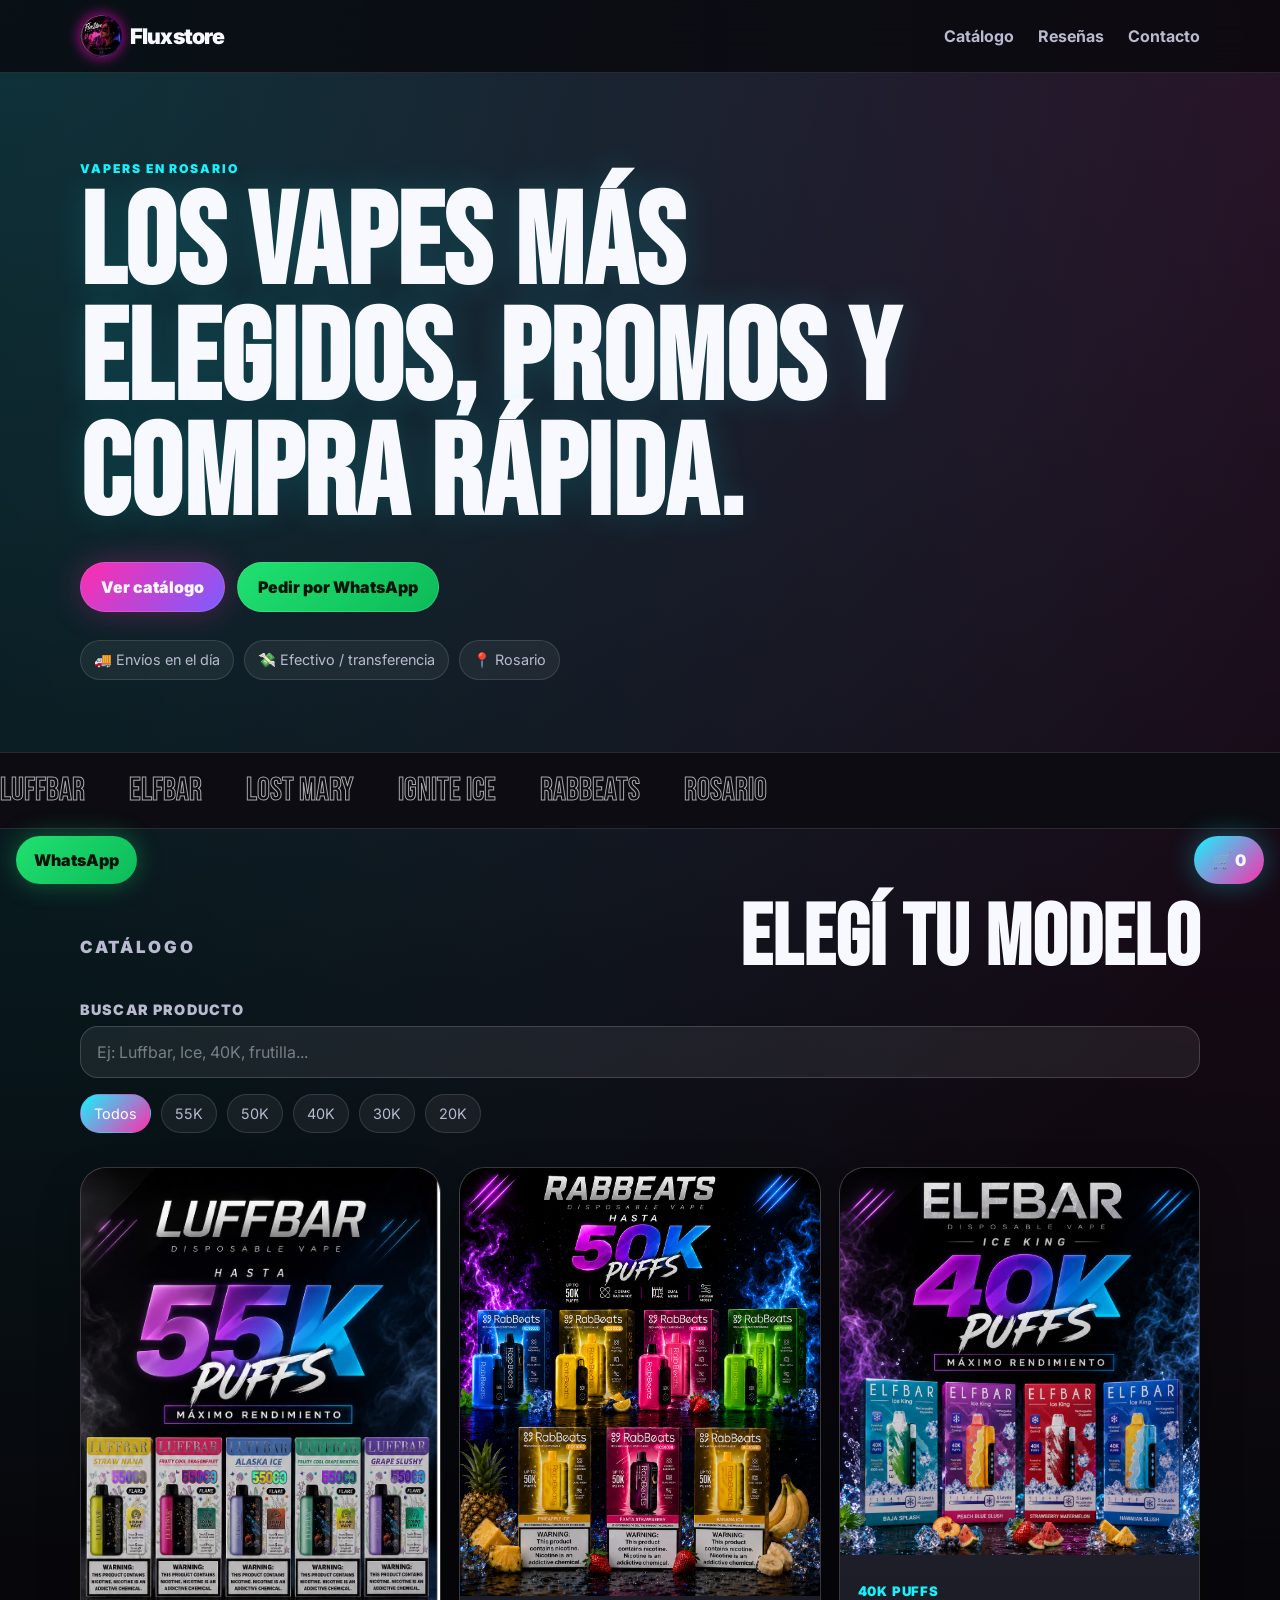
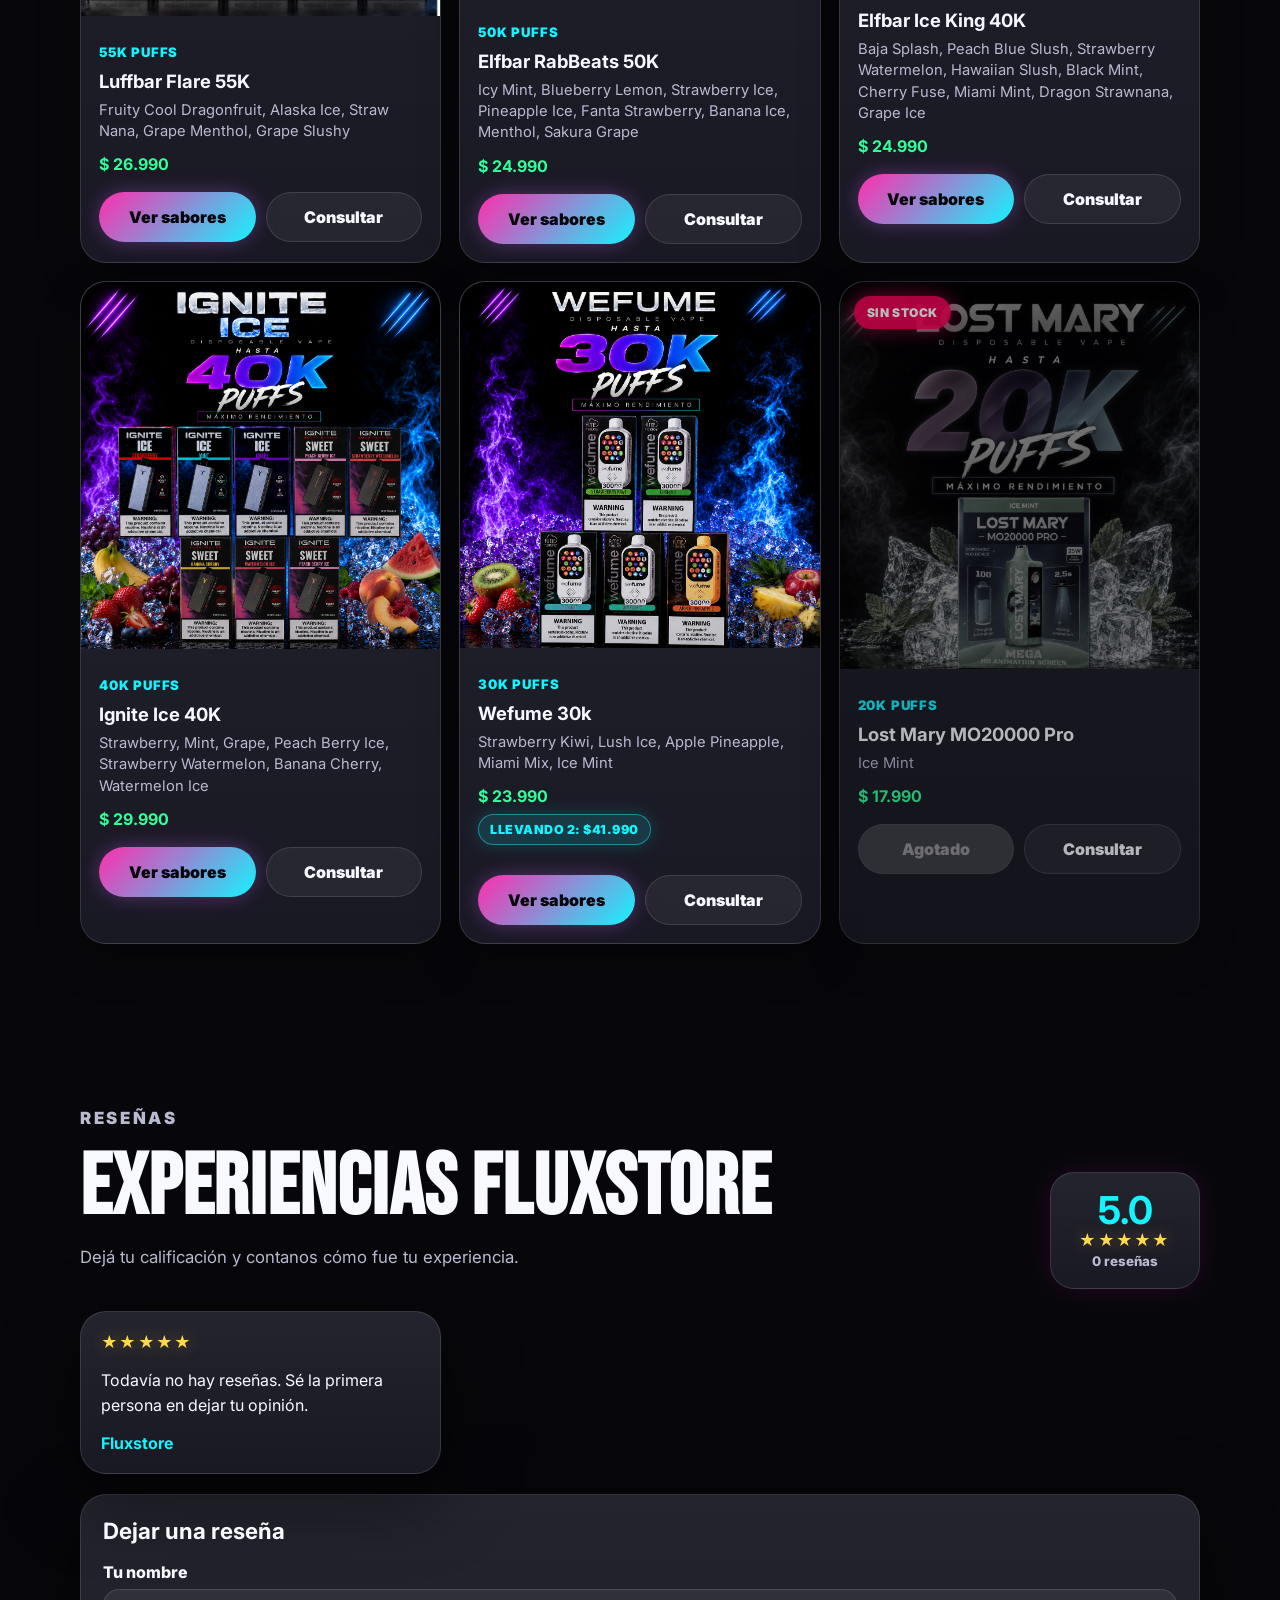
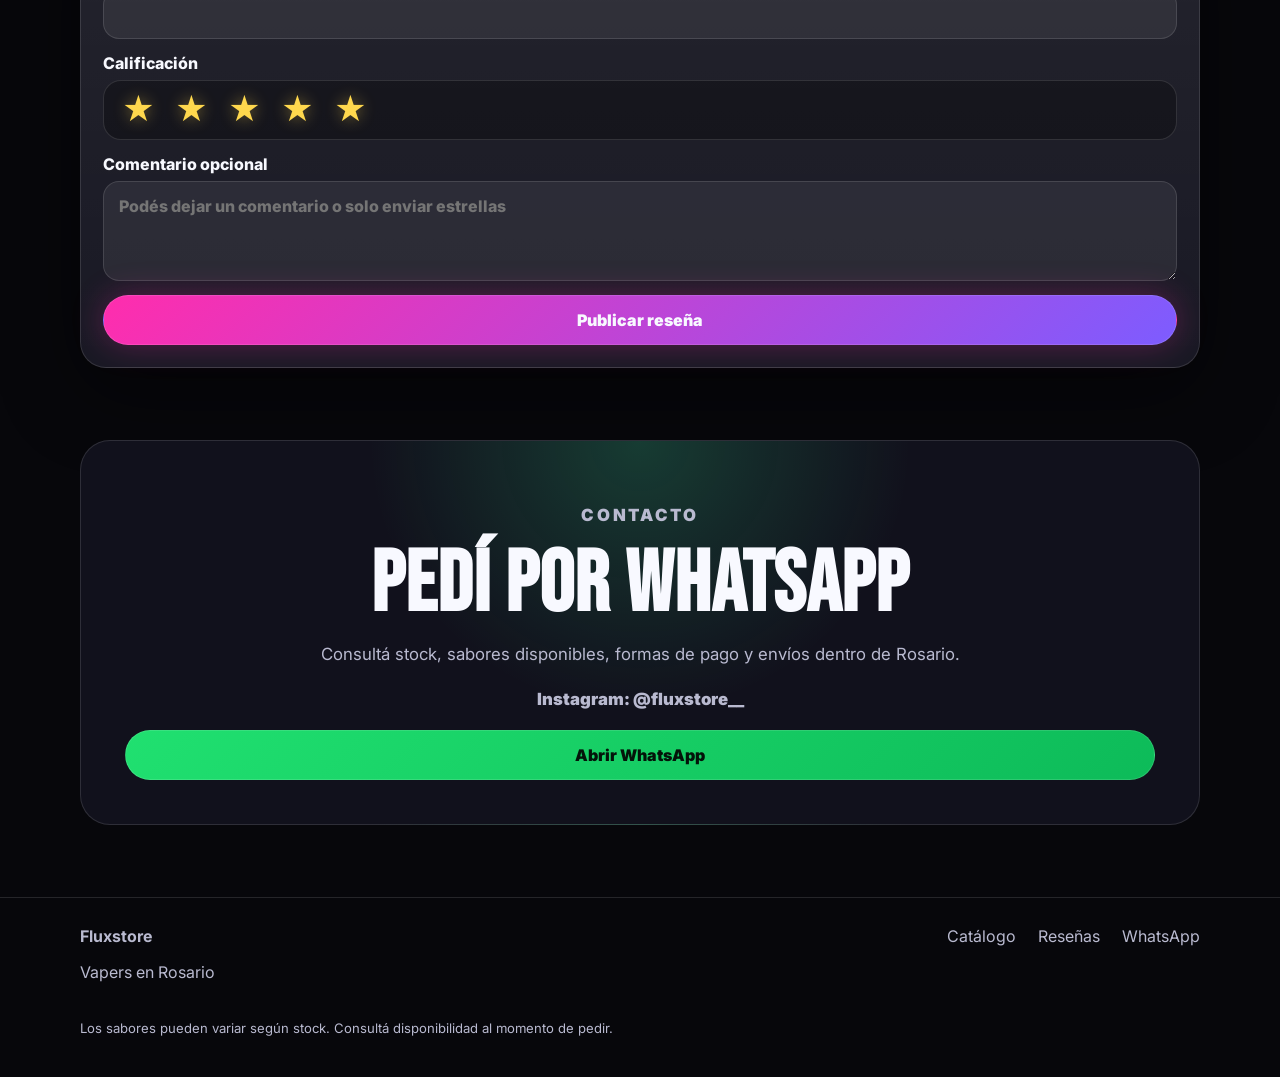
==== commit 7c21e8c0: "corrigo" ====
--- a/index.html
+++ b/index.html
@@ -125,7 +125,7 @@
 
         <label>
           Tu nombre
-          <input type="text" id="reviewName" placeholder="Tu nombre">
+          <input type="text" id="reviewName" placeholder="">
         </label>
 
         <label>
